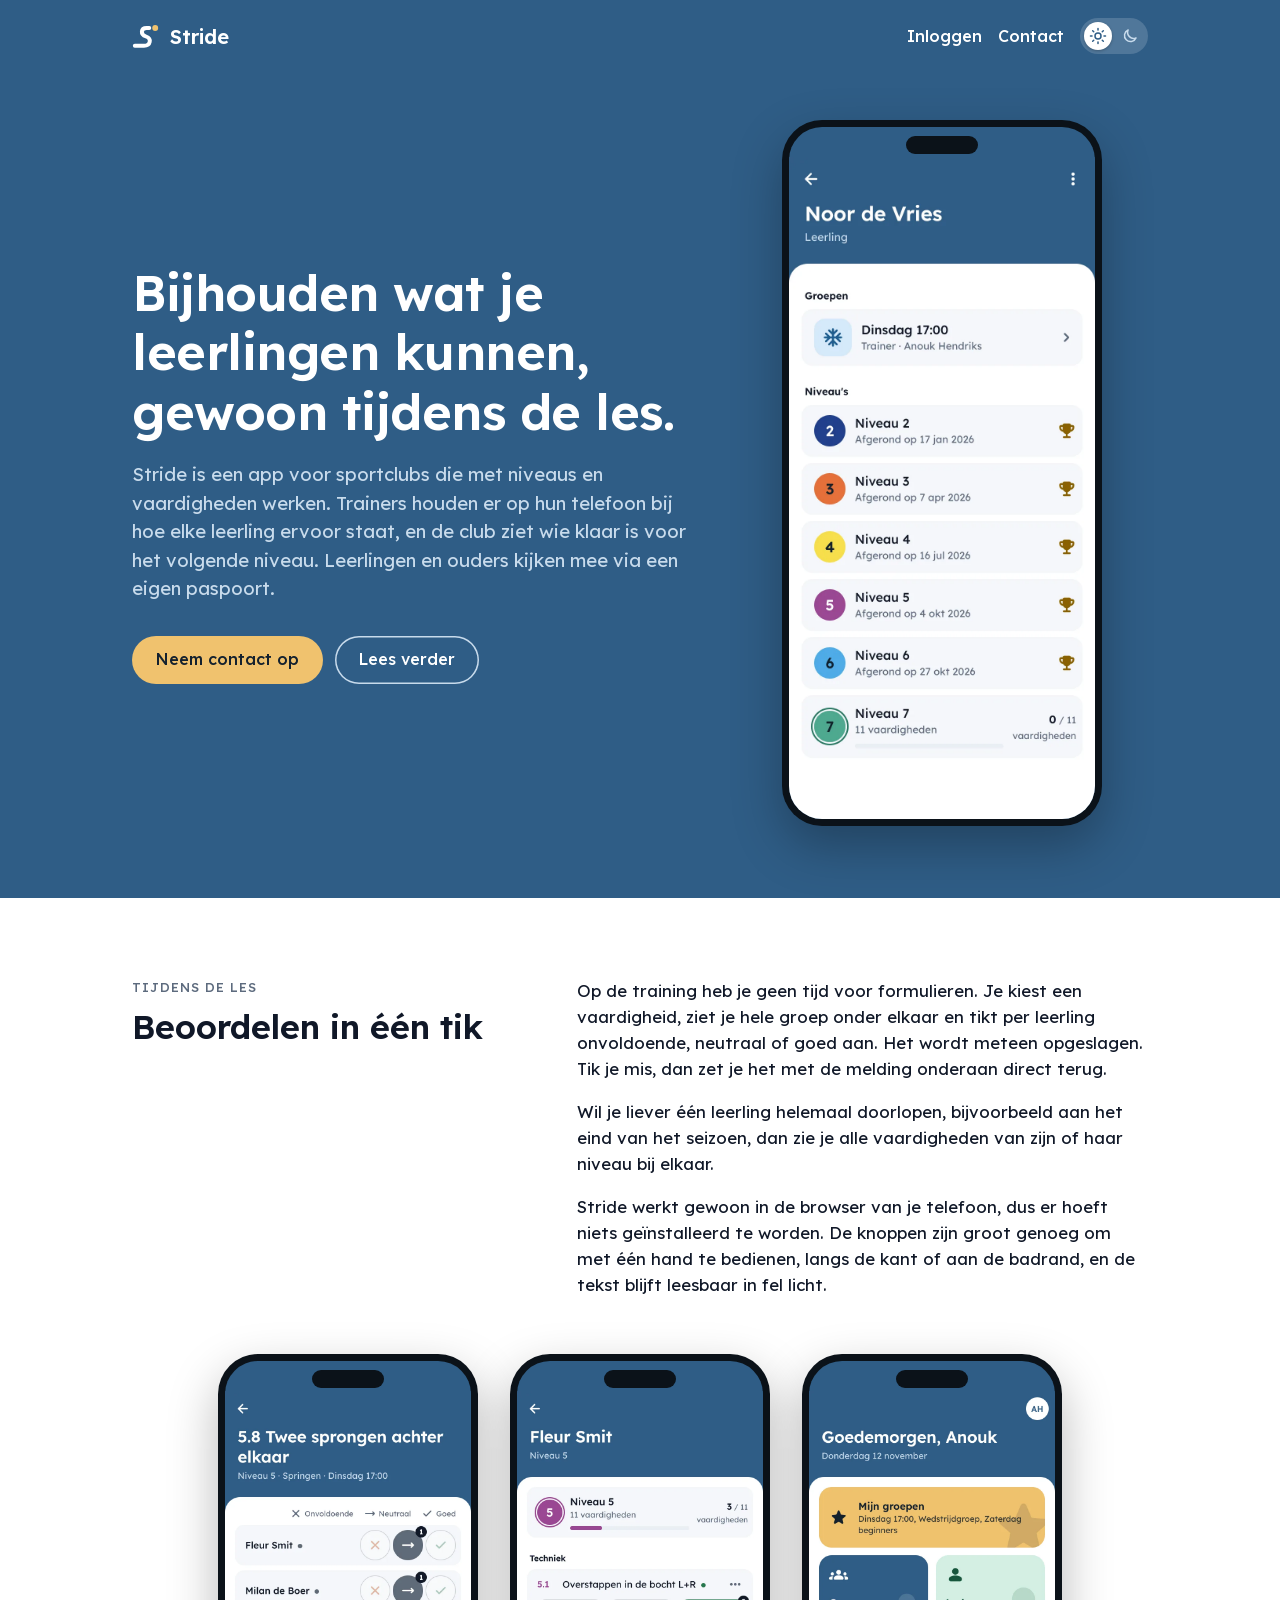
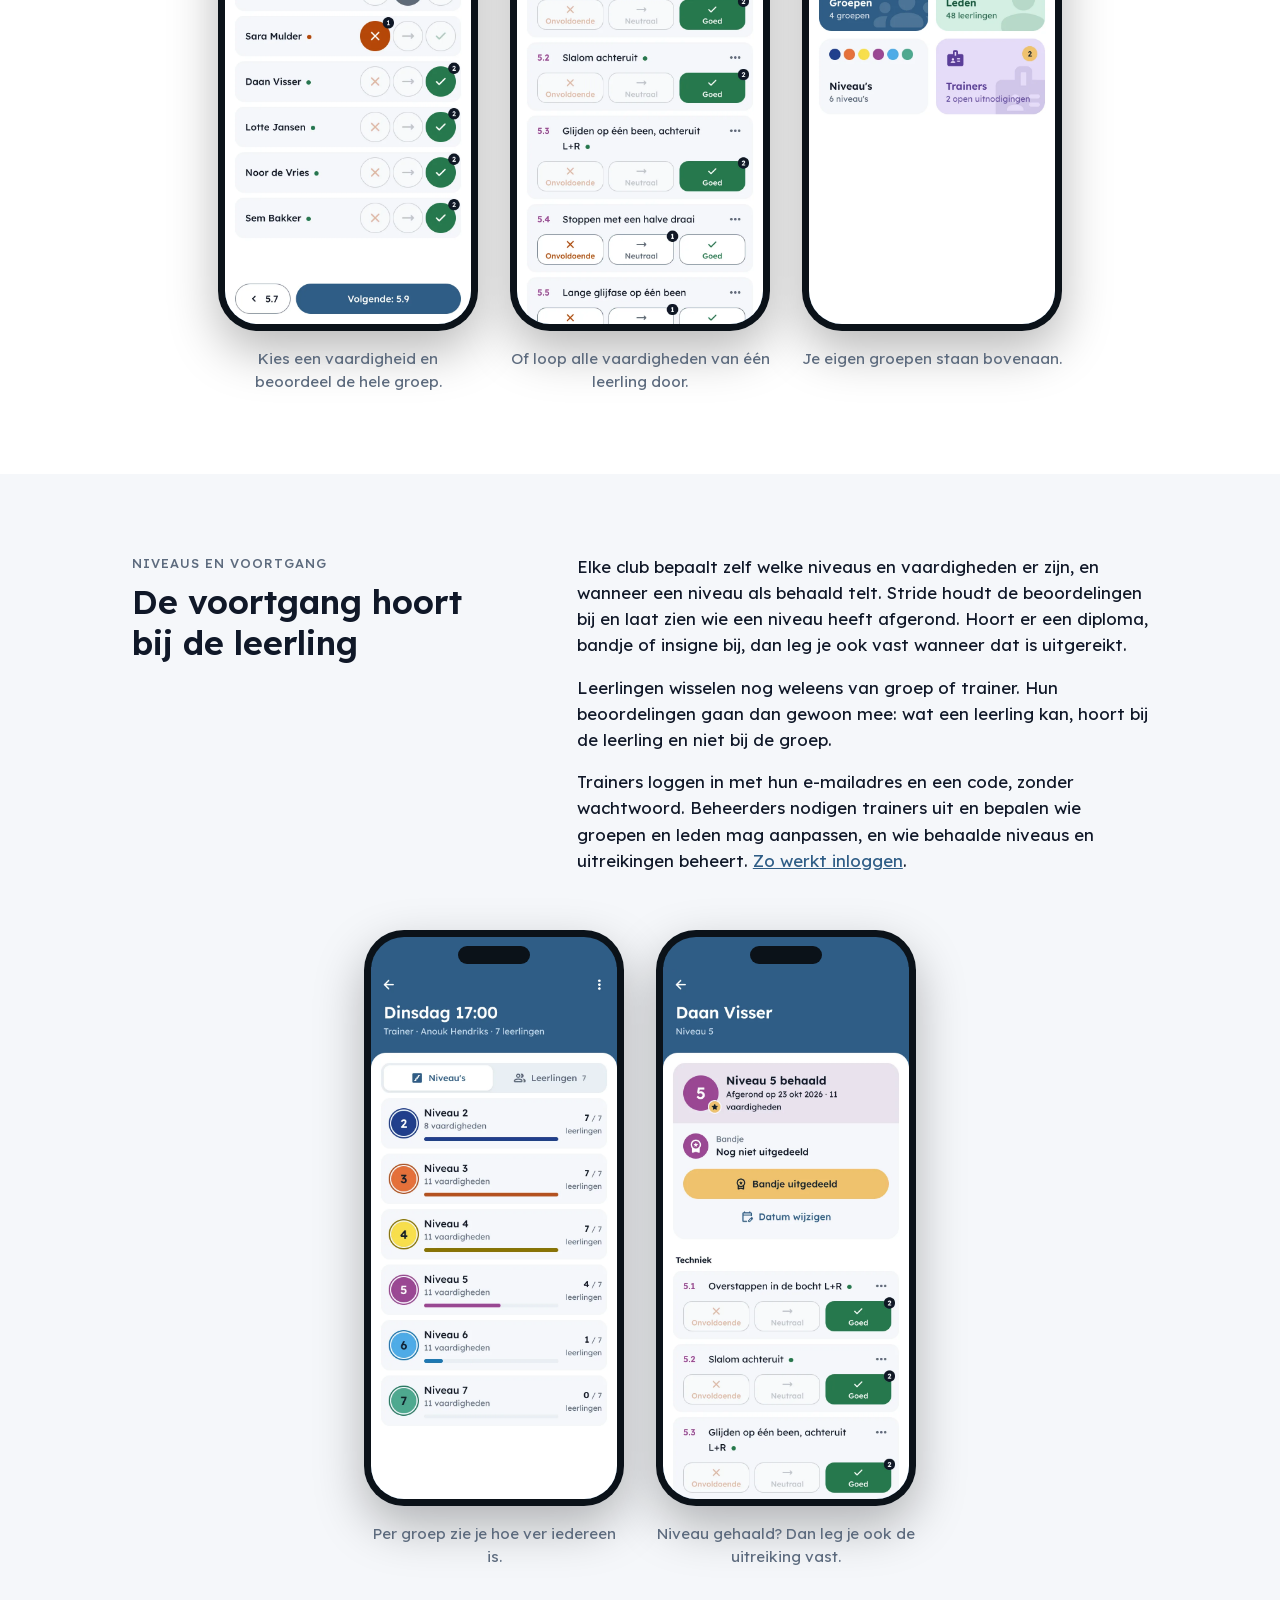
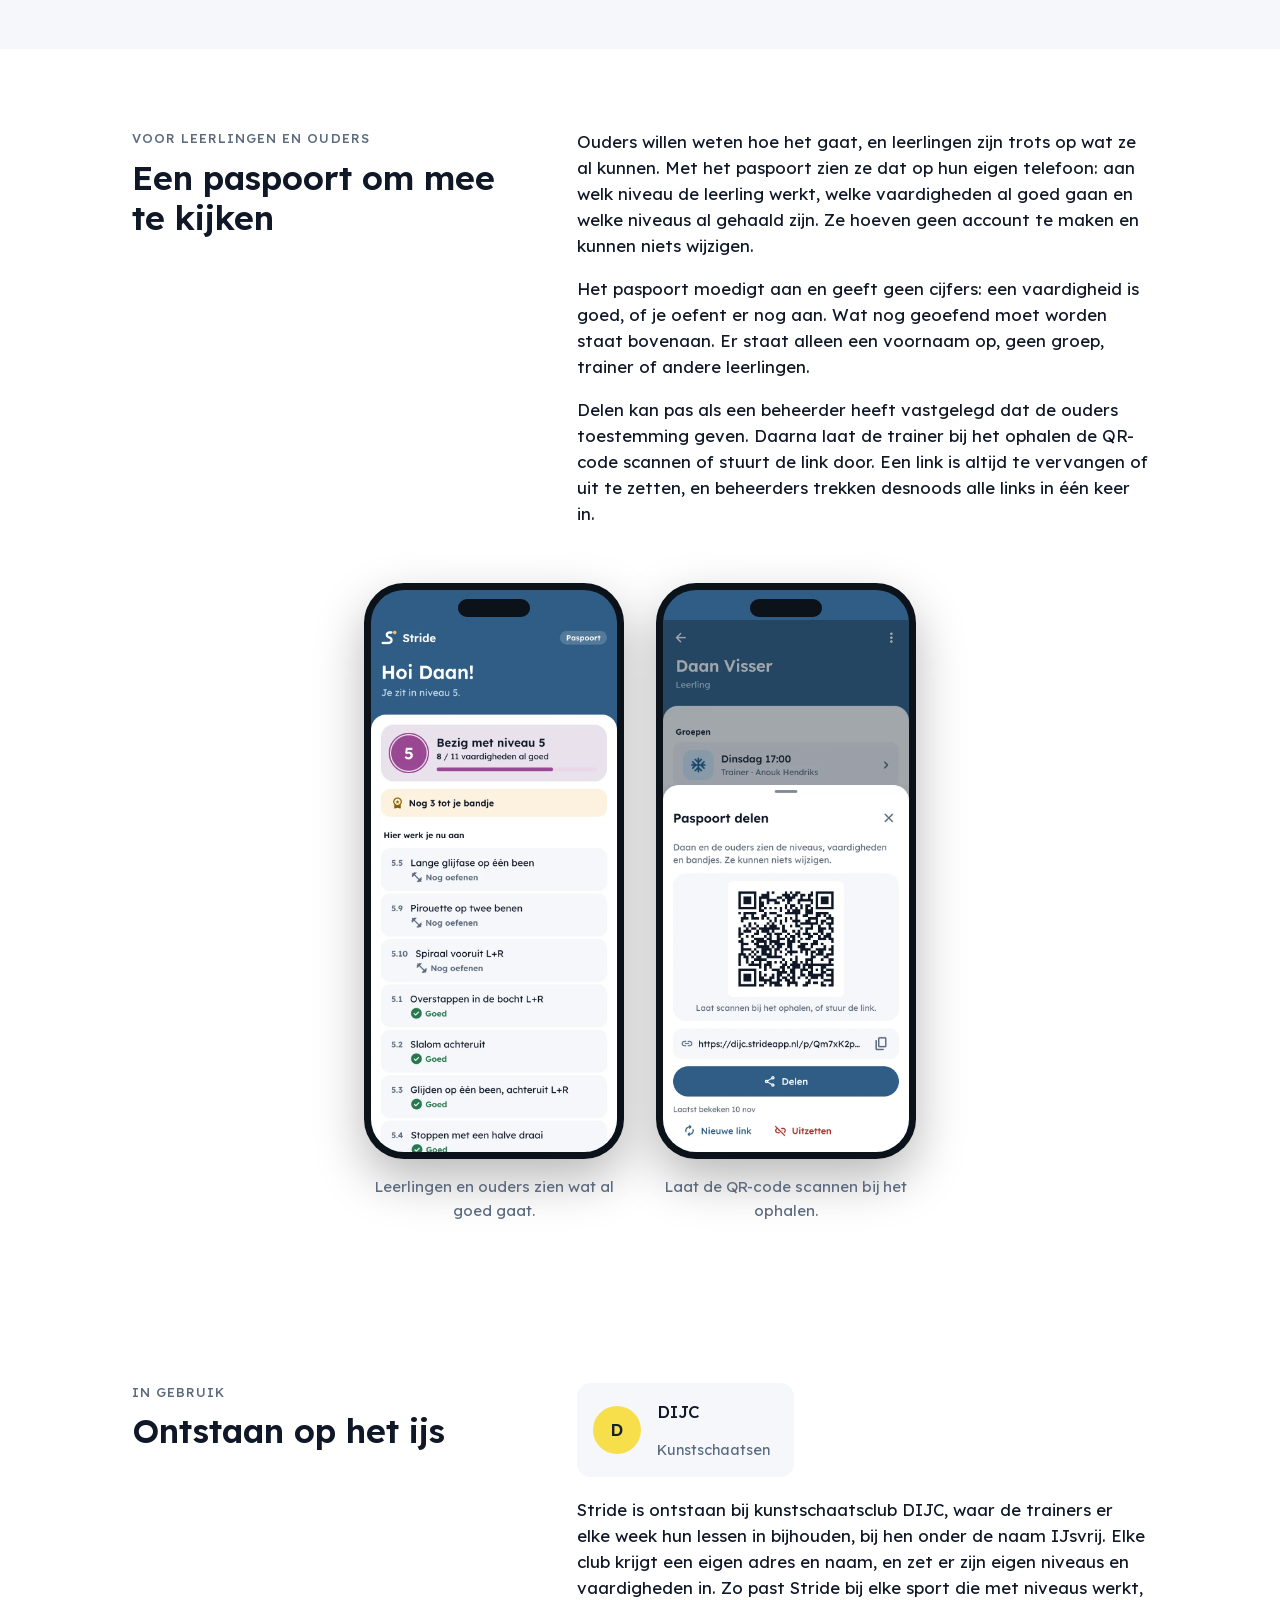
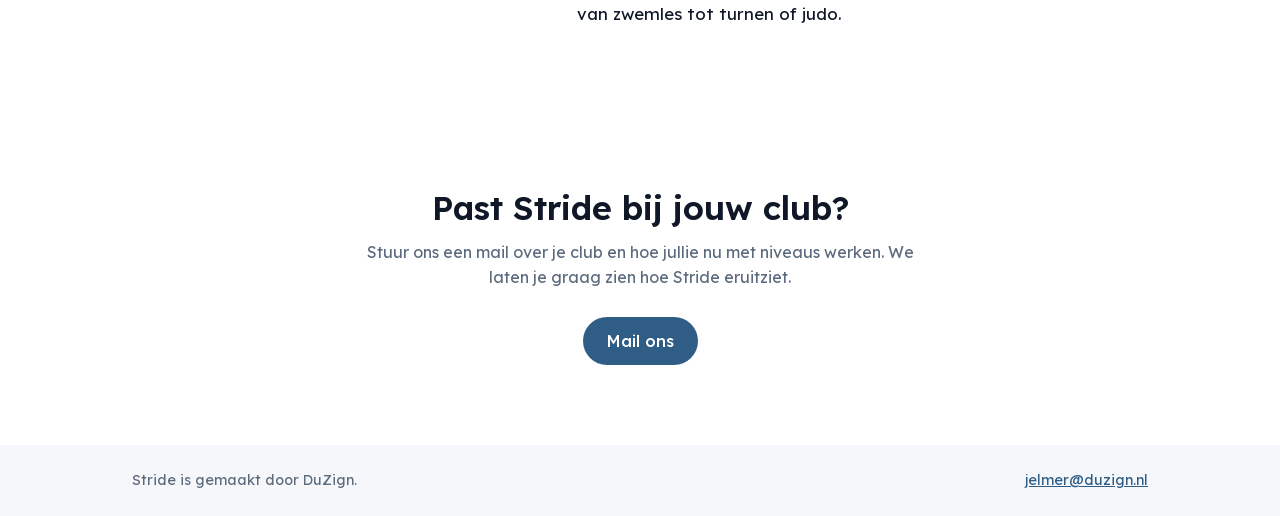
==== index.html @ 2d2ebb8d "passport (cherry picked from commit 572c40e2607b2f6e186073690c9ff51889e6fa66)" ====
<!doctype html>
<html lang="nl">
  <head>
    <meta charset="utf-8" />
    <meta name="viewport" content="width=device-width, initial-scale=1" />
    <title>Stride · Vaardigheden bijhouden voor sportclubs</title>
    <meta
      name="description"
      content="Stride is een app voor sportclubs die met niveaus en vaardigheden werken. Trainers houden er op hun telefoon bij hoe elke leerling ervoor staat, en leerlingen en ouders kijken mee via een eigen paspoort."
    />
    <meta name="theme-color" content="#2f5d86" />
    <meta property="og:title" content="Stride" />
    <meta
      property="og:description"
      content="Bijhouden wat je leerlingen kunnen, gewoon tijdens de les."
    />
    <meta property="og:type" content="website" />
    <link rel="icon" href="favicon.ico" sizes="32x32" />
    <link rel="icon" href="favicon.svg" type="image/svg+xml" />
    <link
      rel="preload"
      href="fonts/lexend-latin.woff2"
      as="font"
      type="font/woff2"
      crossorigin
    />
    <link rel="stylesheet" href="styles.css?v=5" />
    <script>
      try {
        const theme = localStorage.getItem("theme");
        if (theme === "light" || theme === "dark") {
          document.documentElement.dataset.theme = theme;
        }
      } catch {}
    </script>
  </head>
  <body>
    <header class="hero">
      <nav class="nav wrap" aria-label="Hoofdmenu">
        <a class="brand" href="./" aria-label="Stride, naar de startpagina">
          <img
            src="img/stride-mark-on-header.svg"
            alt=""
            width="28"
            height="25"
          />
          <span>Stride</span>
        </a>
        <div class="nav-actions">
          <a class="nav-link" href="inloggen/">Inloggen</a>
          <a class="nav-link" href="#contact">Contact</a>
          <button
            class="theme-switch"
            type="button"
            role="switch"
            aria-checked="false"
            aria-label="Donkere modus"
          >
            <span class="theme-switch-track" aria-hidden="true">
              <span class="theme-switch-thumb"></span>
              <svg class="icon-sun" viewBox="0 0 24 24">
                <circle cx="12" cy="12" r="4" />
                <path
                  d="M12 2v2M12 20v2M4.9 4.9l1.4 1.4M17.7 17.7l1.4 1.4M2 12h2M20 12h2M4.9 19.1l1.4-1.4M17.7 6.3l1.4-1.4"
                />
              </svg>
              <svg class="icon-moon" viewBox="0 0 24 24">
                <path d="M20 14.5A8 8 0 019.5 4a8 8 0 1010.5 10.5z" />
              </svg>
            </span>
          </button>
        </div>
      </nav>

      <div class="hero-grid wrap">
        <div class="hero-copy">
          <h1>Bijhouden wat je leerlingen kunnen, gewoon tijdens de les.</h1>
          <p class="lead">
            Stride is een app voor sportclubs die met niveaus en vaardigheden
            werken. Trainers houden er op hun telefoon bij hoe elke leerling
            ervoor staat, en de club ziet wie klaar is voor het volgende niveau.
            Leerlingen en ouders kijken mee via een eigen paspoort.
          </p>
          <div class="hero-actions">
            <a class="btn btn-hero" href="#contact">Neem contact op</a>
            <a class="btn btn-ghost" href="#meer">Lees verder</a>
          </div>
        </div>

        <figure class="phone hero-phone">
          <div class="screen">
            <img
              src="img/leerling.webp"
              data-dark="img/leerling-dark.webp"
              fetchpriority="high"
              width="390"
              height="844"
              alt="Overzicht van een leerling in Stride: niveau 2 tot en met 5 afgerond met datum en beker, niveau 6 onderweg."
            />
          </div>
        </figure>
      </div>
    </header>

    <main>
      <section id="meer" class="section wrap" aria-labelledby="lesson-title">
        <div class="split">
          <div>
            <p class="overline">Tijdens de les</p>
            <h2 id="lesson-title">Beoordelen in één tik</h2>
          </div>
          <div class="prose">
            <p>
              Op de training heb je geen tijd voor formulieren. Je kiest een
              vaardigheid, ziet je hele groep onder elkaar en tikt per leerling
              onvoldoende, neutraal of goed aan. Het wordt meteen opgeslagen.
              Tik je mis, dan zet je het met de melding onderaan direct terug.
            </p>
            <p>
              Wil je liever één leerling helemaal doorlopen, bijvoorbeeld aan
              het eind van het seizoen, dan zie je alle vaardigheden van zijn of
              haar niveau bij elkaar.
            </p>
            <p>
              Stride werkt gewoon in de browser van je telefoon, dus er hoeft
              niets geïnstalleerd te worden. De knoppen zijn groot genoeg om met
              één hand te bedienen, langs de kant of aan de badrand, en de tekst
              blijft leesbaar in fel licht.
            </p>
          </div>
        </div>
        <div class="shots">
          <figure>
            <div class="phone">
              <div class="screen">
                <img
                  src="img/groepbeoordelen.webp"
                  data-dark="img/groepbeoordelen-dark.webp"
                  width="390"
                  height="844"
                  loading="lazy"
                  alt="Groepsbeoordeling van een vaardigheid op niveau 5: per leerling knoppen voor onvoldoende, neutraal en goed."
                />
              </div>
            </div>
            <figcaption>
              Kies een vaardigheid en beoordeel de hele groep.
            </figcaption>
          </figure>
          <figure>
            <div class="phone">
              <div class="screen">
                <img
                  src="img/leerlingniveau.webp"
                  data-dark="img/leerlingniveau-dark.webp"
                  width="390"
                  height="844"
                  loading="lazy"
                  alt="Eén leerling op niveau 5: elke vaardigheid met knoppen voor onvoldoende, neutraal en goed."
                />
              </div>
            </div>
            <figcaption>
              Of loop alle vaardigheden van één leerling door.
            </figcaption>
          </figure>
          <figure>
            <div class="phone">
              <div class="screen">
                <img
                  src="img/home.webp"
                  data-dark="img/home-dark.webp"
                  width="390"
                  height="844"
                  loading="lazy"
                  alt="Startscherm van Stride met tegels voor mijn groepen, groepen, leden, niveaus en trainers."
                />
              </div>
            </div>
            <figcaption>Je eigen groepen staan bovenaan.</figcaption>
          </figure>
        </div>
      </section>

      <section class="section band" aria-labelledby="levels-title">
        <div class="wrap">
          <div class="split">
            <div>
              <p class="overline">Niveaus en voortgang</p>
              <h2 id="levels-title">De voortgang hoort bij de leerling</h2>
            </div>
            <div class="prose">
              <p>
                Elke club bepaalt zelf welke niveaus en vaardigheden er zijn, en
                wanneer een niveau als behaald telt. Stride houdt de
                beoordelingen bij en laat zien wie een niveau heeft afgerond.
                Hoort er een diploma, bandje of insigne bij, dan leg je ook vast
                wanneer dat is uitgereikt.
              </p>
              <p>
                Leerlingen wisselen nog weleens van groep of trainer. Hun
                beoordelingen gaan dan gewoon mee: wat een leerling kan, hoort
                bij de leerling en niet bij de groep.
              </p>
              <p>
                Trainers loggen in met hun e-mailadres en een code, zonder
                wachtwoord. Beheerders nodigen trainers uit en bepalen wie
                groepen en leden mag aanpassen, en wie behaalde niveaus en
                uitreikingen beheert. <a href="inloggen/">Zo werkt inloggen</a>.
              </p>
            </div>
          </div>
          <div class="shots">
            <figure>
              <div class="phone">
                <div class="screen">
                  <img
                    src="img/groep.webp"
                    data-dark="img/groep-dark.webp"
                    width="390"
                    height="844"
                    loading="lazy"
                    alt="Een groep met per niveau hoeveel leerlingen het hebben afgerond."
                  />
                </div>
              </div>
              <figcaption>Per groep zie je hoe ver iedereen is.</figcaption>
            </figure>
            <figure>
              <div class="phone">
                <div class="screen">
                  <img
                    src="img/bandje.webp"
                    data-dark="img/bandje-dark.webp"
                    width="390"
                    height="844"
                    loading="lazy"
                    alt="Een behaald niveau 5 met een knop om de uitreiking vast te leggen; deze club werkt met bandjes."
                  />
                </div>
              </div>
              <figcaption>
                Niveau gehaald? Dan leg je ook de uitreiking vast.
              </figcaption>
            </figure>
          </div>
        </div>
      </section>

      <section
        id="paspoort"
        class="section wrap"
        aria-labelledby="passport-title"
      >
        <div class="split">
          <div>
            <p class="overline">Voor leerlingen en ouders</p>
            <h2 id="passport-title">Een paspoort om mee te kijken</h2>
          </div>
          <div class="prose">
            <p>
              Ouders willen weten hoe het gaat, en leerlingen zijn trots op wat
              ze al kunnen. Met het paspoort zien ze dat op hun eigen telefoon:
              aan welk niveau de leerling werkt, welke vaardigheden al goed gaan
              en welke niveaus al gehaald zijn. Ze hoeven geen account te maken
              en kunnen niets wijzigen.
            </p>
            <p>
              Het paspoort moedigt aan en geeft geen cijfers: een vaardigheid is
              goed, of je oefent er nog aan. Wat nog geoefend moet worden staat
              bovenaan. Er staat alleen een voornaam op, geen groep, trainer of
              andere leerlingen.
            </p>
            <p>
              Delen kan pas als een beheerder heeft vastgelegd dat de ouders
              toestemming geven. Daarna laat de trainer bij het ophalen de
              QR-code scannen of stuurt de link door. Een link is altijd te
              vervangen of uit te zetten, en beheerders trekken desnoods alle
              links in één keer in.
            </p>
          </div>
        </div>
        <div class="shots">
          <figure>
            <div class="phone">
              <div class="screen">
                <img
                  src="img/paspoort.webp"
                  data-dark="img/paspoort-dark.webp"
                  width="390"
                  height="844"
                  loading="lazy"
                  alt="Het paspoort van een leerling op niveau 5: 8 van de 11 vaardigheden al goed, met de drie vaardigheden om nog te oefenen bovenaan."
                />
              </div>
            </div>
            <figcaption>Leerlingen en ouders zien wat al goed gaat.</figcaption>
          </figure>
          <figure>
            <div class="phone">
              <div class="screen">
                <img
                  src="img/paspoortdelen.webp"
                  data-dark="img/paspoortdelen-dark.webp"
                  width="390"
                  height="844"
                  loading="lazy"
                  alt="Het deelscherm van een leerling met een QR-code en de link naar het paspoort."
                />
              </div>
            </div>
            <figcaption>Laat de QR-code scannen bij het ophalen.</figcaption>
          </figure>
        </div>
      </section>

      <section class="section wrap split" aria-labelledby="clubs-title">
        <div>
          <p class="overline">In gebruik</p>
          <h2 id="clubs-title">Ontstaan op het ijs</h2>
        </div>
        <div class="prose">
          <div class="club">
            <span class="club-badge" aria-hidden="true">D</span>
            <div>
              <p class="club-name">DIJC</p>
              <p class="club-kind">Kunstschaatsen</p>
            </div>
          </div>
          <p>
            Stride is ontstaan bij kunstschaatsclub DIJC, waar de trainers er
            elke week hun lessen in bijhouden, bij hen onder de naam IJsvrij.
            Elke club krijgt een eigen adres en naam, en zet er zijn eigen
            niveaus en vaardigheden in. Zo past Stride bij elke sport die met
            niveaus werkt, van zwemles tot turnen of judo.
          </p>
        </div>
      </section>

      <section
        id="contact"
        class="section wrap cta"
        aria-labelledby="contact-title"
      >
        <h2 id="contact-title">Past Stride bij jouw club?</h2>
        <p>
          Stuur ons een mail over je club en hoe jullie nu met niveaus werken.
          We laten je graag zien hoe Stride eruitziet.
        </p>
        <a
          class="btn btn-primary"
          href="mailto:jelmer@duzign.nl?subject=Stride%20voor%20onze%20club"
          >Mail ons</a
        >
      </section>
    </main>

    <footer class="footer">
      <div class="wrap footer-inner">
        <span>Stride is gemaakt door DuZign.</span>
        <a href="mailto:jelmer@duzign.nl">jelmer@duzign.nl</a>
      </div>
    </footer>
    <script>
      (() => {
        const root = document.documentElement;
        const button = document.querySelector(".theme-switch");
        const systemDark = matchMedia("(prefers-color-scheme: dark)");
        const isDark = () =>
          root.dataset.theme
            ? root.dataset.theme === "dark"
            : systemDark.matches;

        function render() {
          const dark = isDark();
          button.setAttribute("aria-checked", String(dark));
          document.querySelectorAll("img[data-dark]").forEach((img) => {
            img.dataset.light ??= img.getAttribute("src");
            img.src = dark ? img.dataset.dark : img.dataset.light;
          });
        }

        button.addEventListener("click", () => {
          root.dataset.theme = isDark() ? "light" : "dark";
          try {
            localStorage.setItem("theme", root.dataset.theme);
          } catch {}
          render();
        });
        systemDark.addEventListener("change", render);
        render();
      })();
    </script>
  </body>
</html>
---- styles.css ----
/* Colours, radii and type follow the Stride design system (tokens.json in the app repo). */

@font-face {
  font-family: "Lexend";
  font-style: normal;
  font-weight: 400 600;
  font-display: swap;
  src: url("fonts/lexend-latin.woff2") format("woff2");
}

:root {
  color-scheme: light dark;
  --surface: #ffffff;
  --surface-raised: #f5f7fa;
  --header: #2f5d86;
  --on-header: #ffffff;
  --on-header-muted: #c8dbec;
  --ink: #101828;
  --ink-muted: #5d6b7e;
  --line-strong: #7d8a98;
  --primary: #2f5d86;
  --on-primary: #ffffff;
  --primary-strong: #234766;
  --primary-soft: #e4edf6;
  --accent: #f0c26e;
  --on-accent: #14212e;
  --accent-strong: #8a6100;
  --status-failed: #b54708;
  --status-neutral: #5f6b78;
  --status-passed: #26794c;
  --on-status: #ffffff;
  --focus: #2f5d86;
  --inverse-surface: #101828;
  --on-inverse: #f5f7fa;
  --inverse-action: #a9c6df;
  --level-3: #e4703a;
  --level-4: #f7df4c;
  --level-5: #9a4893;
  --level-7: #4ea88f;
  --on-level-dark: #14212e;
  --phone-ring: transparent;
  --radius-sm: 8px;
  --radius-md: 14px;
  --radius-lg: 20px;
  --radius-xl: 24px;
  --content: 1080px;
}

@media (prefers-color-scheme: dark) {
  :root:not([data-theme="light"]) {
    --surface: #0e151d;
    --surface-raised: #17212c;
    --header: #1b3550;
    --phone-ring: rgb(255 255 255 / 0.14);
    --on-header-muted: #b9cde0;
    --ink: #eef2f6;
    --ink-muted: #a3b1c0;
    --line-strong: #6b7b8b;
    --primary: #8fb6da;
    --on-primary: #0e151d;
    --primary-strong: #b5cfe8;
    --primary-soft: #1e3247;
    --accent-strong: #f0c26e;
    --status-failed: #f79a6a;
    --status-neutral: #8e9aa7;
    --status-passed: #6fcf97;
    --on-status: #0f1720;
    --focus: #b5cfe8;
    --inverse-surface: #eef2f6;
    --on-inverse: #17212c;
    --inverse-action: #2f4a61;
    --level-5: #b25dab;
  }
}

:root[data-theme="dark"] {
  --surface: #0e151d;
  --surface-raised: #17212c;
  --header: #1b3550;
  --phone-ring: rgb(255 255 255 / 0.14);
  --on-header-muted: #b9cde0;
  --ink: #eef2f6;
  --ink-muted: #a3b1c0;
  --line-strong: #6b7b8b;
  --primary: #8fb6da;
  --on-primary: #0e151d;
  --primary-strong: #b5cfe8;
  --primary-soft: #1e3247;
  --accent-strong: #f0c26e;
  --status-failed: #f79a6a;
  --status-neutral: #8e9aa7;
  --status-passed: #6fcf97;
  --on-status: #0f1720;
  --focus: #b5cfe8;
  --inverse-surface: #eef2f6;
  --on-inverse: #17212c;
  --inverse-action: #2f4a61;
  --level-5: #b25dab;
  color-scheme: dark;
}

:root[data-theme="light"] {
  color-scheme: light;
}

*,
*::before,
*::after {
  box-sizing: border-box;
}

html {
  scroll-behavior: smooth;
}

body {
  margin: 0;
  font-family: "Lexend", system-ui, sans-serif;
  font-weight: 400;
  font-size: 16px;
  line-height: 1.55;
  color: var(--ink);
  background: var(--surface);
  -webkit-font-smoothing: antialiased;
}

h1,
h2,
h3 {
  margin: 0;
  line-height: 1.2;
}

h1 {
  font-size: clamp(2rem, 5vw, 3.1rem);
  font-weight: 600;
  letter-spacing: -0.01em;
}

h2 {
  font-size: clamp(1.5rem, 3.4vw, 2.1rem);
  font-weight: 600;
  margin-bottom: 28px;
}

h3 {
  font-size: 1.1rem;
  font-weight: 500;
  margin-bottom: 6px;
}

p {
  margin: 0;
}

a {
  color: var(--primary);
}

a:focus-visible,
.btn:focus-visible {
  outline: 2px solid var(--focus);
  outline-offset: 2px;
}

.wrap {
  width: 100%;
  max-width: var(--content);
  margin: 0 auto;
  padding: 0 16px;
}

@media (min-width: 640px) {
  .wrap {
    padding: 0 32px;
  }
}

.overline {
  font-size: 0.8rem;
  font-weight: 500;
  letter-spacing: 0.08em;
  text-transform: uppercase;
  color: var(--ink-muted);
  margin-bottom: 8px;
}

.muted {
  color: var(--ink-muted);
}

/* Buttons */

.btn {
  display: inline-flex;
  align-items: center;
  justify-content: center;
  min-height: 48px;
  padding: 0 24px;
  border-radius: 999px;
  font: inherit;
  font-weight: 500;
  text-decoration: none;
  transition:
    background-color 120ms,
    transform 120ms;
}

.btn:active {
  transform: scale(0.98);
}

.btn-hero {
  background: var(--accent);
  color: var(--on-accent);
}

.btn-ghost {
  color: var(--on-header);
  box-shadow: inset 0 0 0 1.5px var(--on-header-muted);
}

.btn-ghost:hover {
  background: rgb(255 255 255 / 0.08);
}

.btn-primary {
  background: var(--primary);
  color: var(--on-primary);
}

.btn-primary:hover {
  background: var(--primary-strong);
}

/* Hero */

.hero {
  background: var(--header);
  color: var(--on-header);
  padding-bottom: 72px;
}

.nav {
  display: flex;
  align-items: center;
  justify-content: space-between;
  min-height: 72px;
}

.brand {
  display: inline-flex;
  align-items: center;
  gap: 10px;
  color: var(--on-header);
  text-decoration: none;
  font-weight: 600;
  font-size: 1.25rem;
}

.nav-link {
  color: var(--on-header);
  text-decoration: none;
  font-weight: 500;
  min-height: 48px;
  display: inline-flex;
  align-items: center;
}

.nav-link:hover {
  text-decoration: underline;
}

.nav-actions {
  display: flex;
  align-items: center;
  gap: 16px;
}

/* Theme switch: a pill with a sliding thumb under the active icon (sun = light, moon = dark). */
.theme-switch {
  display: inline-grid;
  place-items: center;
  min-width: 48px;
  min-height: 48px;
  padding: 0;
  border: 0;
  background: transparent;
  cursor: pointer;
}

.theme-switch:focus-visible {
  outline: none;
}

.theme-switch-track {
  position: relative;
  display: flex;
  align-items: center;
  justify-content: space-between;
  width: 68px;
  height: 36px;
  padding: 0 9px;
  border-radius: 999px;
  background: rgb(255 255 255 / 0.16);
  transition: background-color 120ms;
}

.theme-switch:hover .theme-switch-track {
  background: rgb(255 255 255 / 0.24);
}

.theme-switch:focus-visible .theme-switch-track {
  outline: 2px solid var(--on-header);
  outline-offset: 2px;
}

.theme-switch-thumb {
  position: absolute;
  top: 4px;
  left: 4px;
  width: 28px;
  height: 28px;
  border-radius: 999px;
  background: var(--on-header);
  box-shadow: 0 1px 3px rgb(0 0 0 / 0.25);
  transition: transform 160ms ease;
}

.theme-switch[aria-checked="true"] .theme-switch-thumb {
  transform: translateX(32px);
}

.theme-switch-track svg {
  position: relative;
  width: 18px;
  height: 18px;
  fill: none;
  stroke: var(--on-header-muted);
  stroke-width: 2;
  stroke-linecap: round;
  stroke-linejoin: round;
  transition: stroke 160ms;
}

.theme-switch[aria-checked="false"] .icon-sun,
.theme-switch[aria-checked="true"] .icon-moon {
  stroke: var(--header);
}

.hero-grid {
  display: grid;
  gap: 48px;
  padding-top: 32px;
  align-items: center;
}

@media (min-width: 880px) {
  .hero-grid {
    grid-template-columns: 1.15fr 0.85fr;
    padding-top: 48px;
  }
}

.lead {
  margin-top: 20px;
  font-size: 1.15rem;
  color: var(--on-header-muted);
  max-width: 36em;
}

.hero-actions {
  display: flex;
  flex-wrap: wrap;
  gap: 12px;
  margin-top: 32px;
}

/* Screenshots of the app in a phone frame */

.phone {
  margin: 0;
  border-radius: 40px;
  padding: 7px;
  background: #0b1219;
  box-shadow:
    0 0 0 1px var(--phone-ring),
    0 20px 50px rgb(0 0 0 / 0.28);
}

/* The status bar takes the app header colour, so every screenshot (which starts with the header) runs on seamlessly. */
.screen {
  position: relative;
  overflow: hidden;
  border-radius: 33px;
  padding-top: 30px;
  background: var(--header);
}

.screen::before {
  content: "";
  position: absolute;
  top: 9px;
  left: 50%;
  width: 72px;
  height: 18px;
  border-radius: 999px;
  background: #0b1219;
  transform: translateX(-50%);
}

.screen img {
  display: block;
  width: 100%;
  height: auto;
}

.hero-phone {
  width: 100%;
  max-width: 320px;
  margin: 0 auto;
}

.shots {
  display: grid;
  grid-template-columns: repeat(auto-fit, minmax(220px, 260px));
  justify-content: center;
  gap: 40px 32px;
  margin-top: 56px;
}

.shots figure {
  margin: 0;
}

@media (max-width: 639px) {
  .shots {
    grid-template-columns: none;
    grid-auto-flow: column;
    grid-auto-columns: 72%;
    justify-content: start;
    overflow-x: auto;
    scroll-snap-type: x mandatory;
    margin-inline: -16px;
    padding: 0 16px 24px;
    scroll-padding-inline: 16px;
  }

  .shots figure {
    scroll-snap-align: start;
  }
}

.shots figcaption {
  margin-top: 16px;
  text-align: center;
  color: var(--ink-muted);
  font-size: 0.95rem;
}

/* Sections */

.section {
  padding-top: 80px;
  padding-bottom: 80px;
}

.band {
  background: var(--surface-raised);
}

.split {
  display: grid;
  gap: 16px 64px;
}

@media (min-width: 880px) {
  .split {
    grid-template-columns: 0.8fr 1.2fr;
  }
}

.split h2 {
  margin-bottom: 0;
}

.prose {
  max-width: 38em;
  font-size: 1.05rem;
}

.prose p + p {
  margin-top: 1em;
}

.club {
  display: inline-flex;
  align-items: center;
  gap: 16px;
  padding: 16px 24px 16px 16px;
  margin-bottom: 20px;
  background: var(--surface-raised);
  border-radius: var(--radius-md);
}

.club-badge {
  display: grid;
  place-items: center;
  width: 48px;
  height: 48px;
  border-radius: 999px;
  background: var(--level-4);
  color: var(--on-level-dark);
  font-weight: 600;
}

.club-name {
  font-weight: 500;
}

.club-kind {
  color: var(--ink-muted);
  font-size: 0.9rem;
}

.cta {
  text-align: center;
  max-width: 640px;
}

.cta h2 {
  margin-bottom: 12px;
}

.cta p {
  color: var(--ink-muted);
  margin-bottom: 28px;
}

.footer {
  background: var(--surface-raised);
  color: var(--ink-muted);
  font-size: 0.9rem;
}

.footer-inner {
  display: flex;
  flex-wrap: wrap;
  justify-content: space-between;
  gap: 8px;
  padding-top: 24px;
  padding-bottom: 24px;
}

@media (prefers-reduced-motion: reduce) {
  html {
    scroll-behavior: auto;
  }

  .btn,
  .theme-switch-thumb,
  .theme-switch-track svg {
    transition: none;
  }
}

/* Login help page (inloggen/): steps with sketches of the screens a trainer sees. */

:root {
  --surface-sunken: #e9eef4;
  --line: #e3e8ee;
  --tile: #d5e9f9;
  --on-tile: #1f5f93;
}

@media (prefers-color-scheme: dark) {
  :root:not([data-theme="light"]) {
    --surface-sunken: #0a1016;
    --line: #273443;
    --tile: #2b4862;
    --on-tile: #d5e9f9;
  }
}

:root[data-theme="dark"] {
  --surface-sunken: #0a1016;
  --line: #273443;
  --tile: #2b4862;
  --on-tile: #d5e9f9;
}

.help-hero {
  padding-top: 32px;
  max-width: var(--content);
}

.help-hero .lead {
  max-width: 34em;
}

.help-hero-overline {
  color: var(--on-header-muted);
}

.facts {
  display: grid;
  grid-template-columns: repeat(auto-fit, minmax(240px, 1fr));
  gap: 16px;
  margin-top: 28px;
}

.facts .fact {
  background: var(--surface-raised);
  border-radius: var(--radius-lg);
  padding: 20px;
}

.band .facts .fact,
.band .faq-item,
.band .step {
  background: var(--surface);
}

.steps {
  list-style: none;
  margin: 0;
  padding: 0;
  display: grid;
  gap: 20px;
}

.step {
  display: grid;
  grid-template-columns: 1fr 220px;
  gap: 32px;
  align-items: center;
  padding: 24px;
  border-radius: var(--radius-lg);
}

.step-text {
  display: grid;
  gap: 10px;
  min-width: 0;
  max-width: 34em;
}

.step-text h3 {
  margin: 4px 0 0;
}

.step-num {
  display: grid;
  place-items: center;
  width: 40px;
  height: 40px;
  border-radius: 999px;
  background: var(--primary);
  color: var(--on-primary);
  font-weight: 600;
  font-variant-numeric: tabular-nums;
}

.step-tip {
  color: var(--ink-muted);
  font-size: 0.95rem;
  padding-left: 12px;
  border-left: 3px solid var(--accent);
}

@media (max-width: 639px) {
  .step {
    grid-template-columns: 1fr;
    padding: 20px;
  }

  .mock-phone {
    justify-self: center;
  }
}

/* Screen sketches inside the site's phone frame */

.mock-phone {
  width: 220px;
  max-width: 100%;
}

.mock {
  aspect-ratio: 390 / 720;
  display: flex;
  flex-direction: column;
  font-size: 12px;
  line-height: 1.4;
  color: var(--ink);
  background: var(--surface);
}

.mock .muted {
  color: var(--ink-muted);
}

.mock-tap {
  outline: 3px solid var(--accent);
  outline-offset: 3px;
}

.mock-avatar {
  display: grid;
  place-items: center;
  flex: none;
  width: 26px;
  height: 26px;
  border-radius: 999px;
  background: var(--tile);
  color: var(--on-tile);
  font-size: 10px;
  font-weight: 600;
}

.mock-btn {
  display: block;
  border-radius: 999px;
  padding: 9px;
  text-align: center;
  font-weight: 500;
}

.mock-btn-gold {
  background: var(--accent);
  color: var(--on-accent);
}

.mock-btn-primary {
  background: var(--primary);
  color: var(--on-primary);
}

.mock-chat-top {
  display: flex;
  align-items: center;
  gap: 8px;
  padding: 10px 12px;
  font-weight: 500;
  background: var(--surface-raised);
  border-bottom: 1px solid var(--line);
}

.mock-chat-body {
  flex: 1;
  padding: 12px;
  background: var(--surface-sunken);
}

.mock-bubble {
  max-width: 92%;
  padding: 9px 10px;
  border-radius: 12px 12px 12px 4px;
  background: var(--surface);
}

.mock-link {
  color: var(--primary);
  text-decoration: underline;
  word-break: break-all;
}

.mock-login {
  justify-content: center;
  gap: 10px;
  padding: 14px;
  background: var(--surface-sunken);
}

.mock-login-card {
  display: grid;
  justify-items: center;
  gap: 6px;
  padding: 18px 12px;
  border-radius: var(--radius-lg);
  background: var(--surface);
  text-align: center;
}

.mock-login-card strong {
  font-size: 16px;
  font-weight: 600;
}

.mock-login-card .mock-btn {
  width: 100%;
  margin-top: 8px;
}

.mock-club {
  display: grid;
  place-items: center;
  width: 48px;
  height: 48px;
  border-radius: var(--radius-md);
  background: var(--tile);
  color: var(--on-tile);
  font-size: 20px;
  font-weight: 600;
}

.mock-foot {
  text-align: center;
  font-size: 10px;
  color: var(--ink-muted);
}

/* The sign-in page itself is always light on Stride blue, in both themes. */
.mock-signin {
  justify-content: center;
  padding: 14px 10px;
  background: #2f5d86;
}

.mock-signin-card {
  display: grid;
  gap: 8px;
  padding: 14px 12px;
  border-radius: 6px;
  background: #ffffff;
  color: #101828;
}

.mock-signin-logo {
  display: inline-flex;
  align-items: center;
  gap: 6px;
  font-weight: 600;
  font-size: 14px;
  color: #2f5d86;
}

.mock-input {
  padding: 4px 0;
  border-bottom: 1.5px solid #5d6b7e;
}

.mock-small {
  font-size: 10px;
  color: #5d6b7e;
}

.mock-input-empty {
  color: #8a96a6;
}

.mock-signin-link {
  color: #2f5d86;
  text-decoration: underline;
}

.mock-signin-btn {
  justify-self: end;
  padding: 5px 14px;
  background: #2f5d86;
  color: #ffffff;
  font-weight: 500;
}

.mock-mail {
  gap: 8px;
  padding: 12px;
}

.mock-mail-from {
  display: flex;
  align-items: center;
  gap: 8px;
  padding-bottom: 8px;
  border-bottom: 1px solid var(--line);
}

.mock-code {
  margin: 4px 0;
  padding: 10px 0;
  border-radius: var(--radius-md);
  background: var(--surface-raised);
  text-align: center;
  font-size: 22px;
  font-weight: 600;
  letter-spacing: 0.12em;
  font-variant-numeric: tabular-nums;
}

.mock-app {
  background: var(--header);
}

.mock-app-head {
  display: grid;
  padding: 10px 12px 22px;
  color: var(--on-header);
}

.mock-app-head strong {
  font-size: 15px;
  font-weight: 600;
}

.mock-app-head span {
  color: var(--on-header-muted);
}

.mock-app-sheet {
  flex: 1;
  display: flex;
  flex-direction: column;
  gap: 8px;
  margin-top: -10px;
  padding: 12px;
  border-radius: 14px 14px 0 0;
  background: var(--surface);
}

.mock-notice {
  padding: 10px;
  border-radius: 10px;
  background: var(--surface-raised);
}

.mock-app-sheet .mock-btn {
  margin-top: auto;
}

.mock-ghost {
  padding: 4px;
  text-align: center;
  font-weight: 500;
  color: var(--primary);
}

.faq {
  display: grid;
  grid-template-columns: repeat(auto-fit, minmax(300px, 1fr));
  gap: 16px;
}

@media (max-width: 400px) {
  .faq {
    grid-template-columns: 1fr;
  }
}

.faq-item {
  padding: 20px;
  border-radius: var(--radius-lg);
}

.admin-note {
  padding-left: 20px;
  border-left: 4px solid var(--accent);
}

.admin-note h2 {
  margin-bottom: 12px;
}

.help-foot {
  margin-top: 40px;
  font-size: 0.9rem;
}

/* Admin help page (inloggen/beheerders/): list, form and link sketches. */

.mock {
  overflow: hidden;
}

.mock-overline {
  font-size: 10px;
  font-weight: 500;
  letter-spacing: 0.08em;
  text-transform: uppercase;
  color: var(--ink-muted);
}

.mock-row {
  display: flex;
  align-items: center;
  gap: 8px;
  padding: 7px 8px;
  border-radius: 10px;
  background: var(--surface-raised);
  line-height: 1.3;
}

.mock-choice {
  display: grid;
  padding: 7px 10px;
  border-radius: 10px;
  background: var(--surface-raised);
  line-height: 1.3;
}

.mock-choice.is-on {
  box-shadow: inset 0 0 0 2px var(--primary);
}

.mock-select {
  padding: 7px 10px;
  border-radius: 8px;
  box-shadow: inset 0 0 0 1.5px var(--line-strong);
  overflow-wrap: anywhere;
}

.mock-btn-outline {
  color: var(--primary);
  box-shadow: inset 0 0 0 1.5px var(--line-strong);
}

.step-text-only {
  grid-template-columns: 1fr;
}
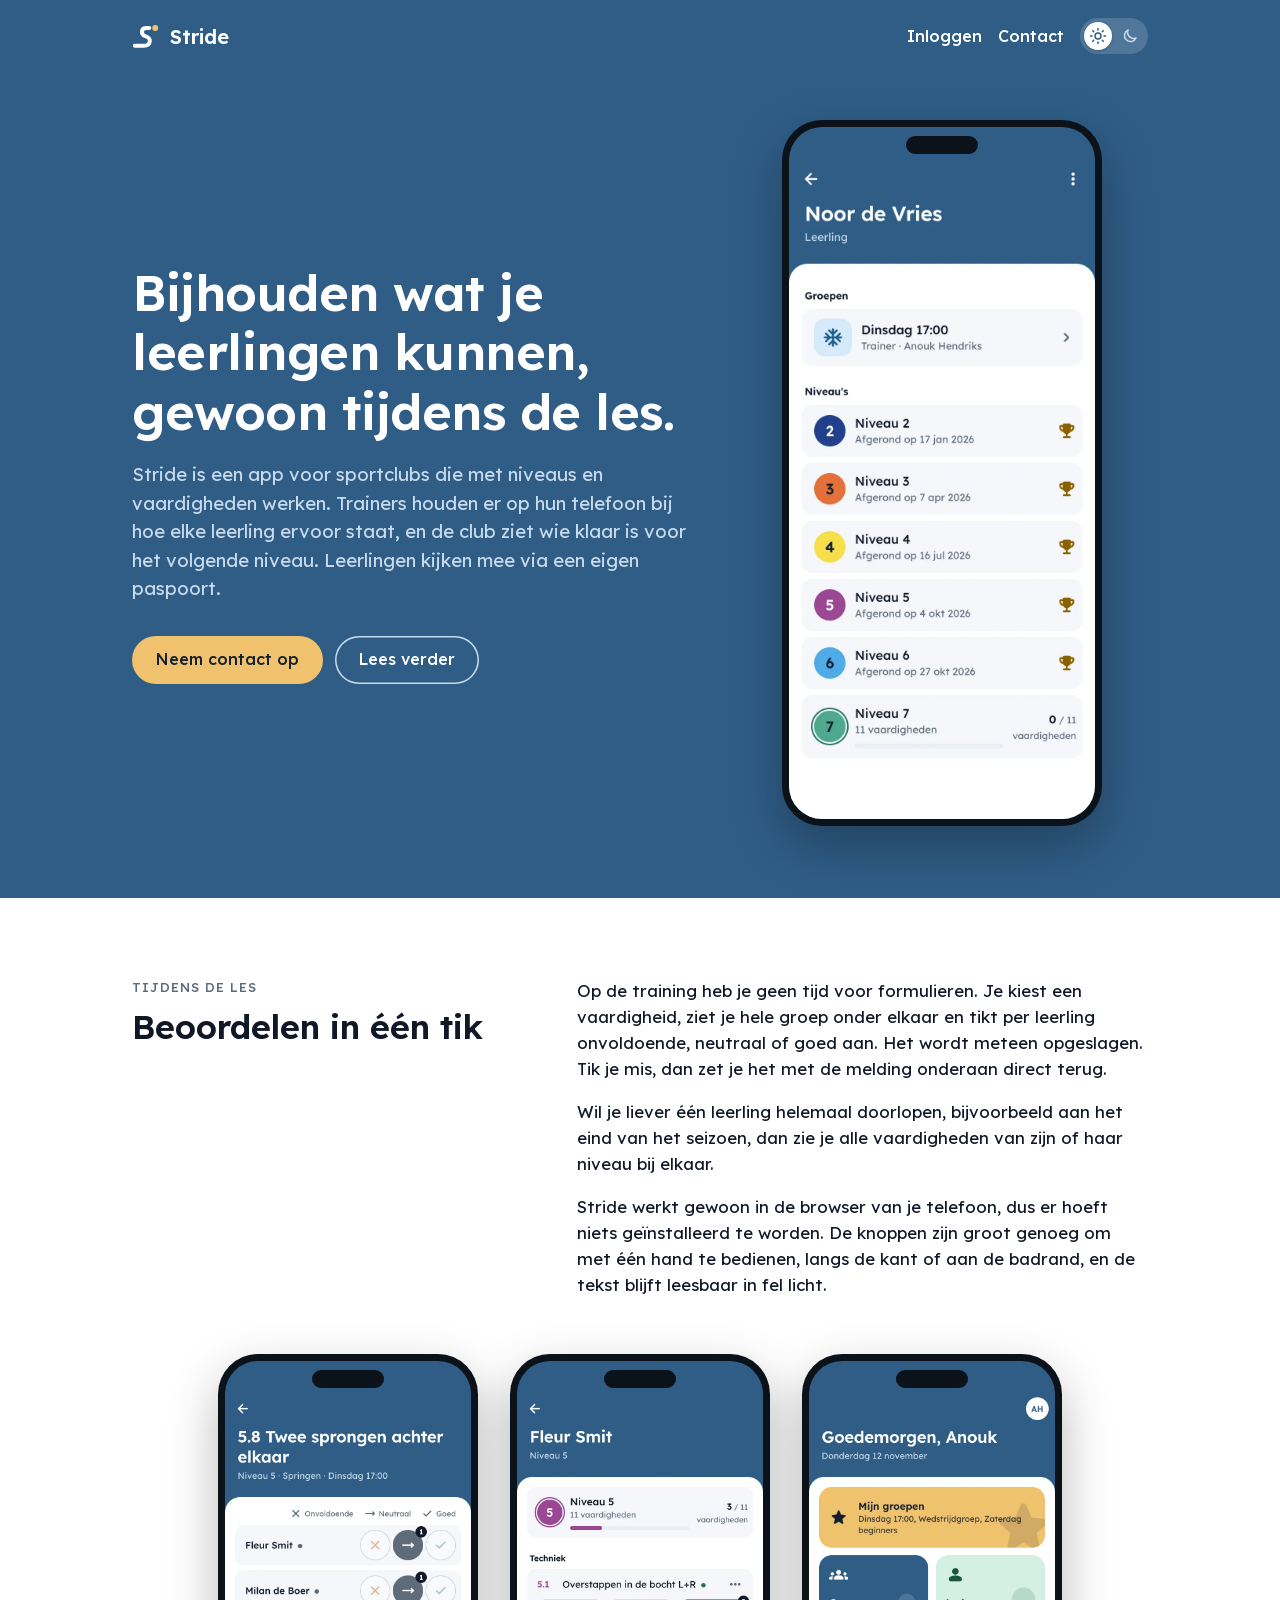
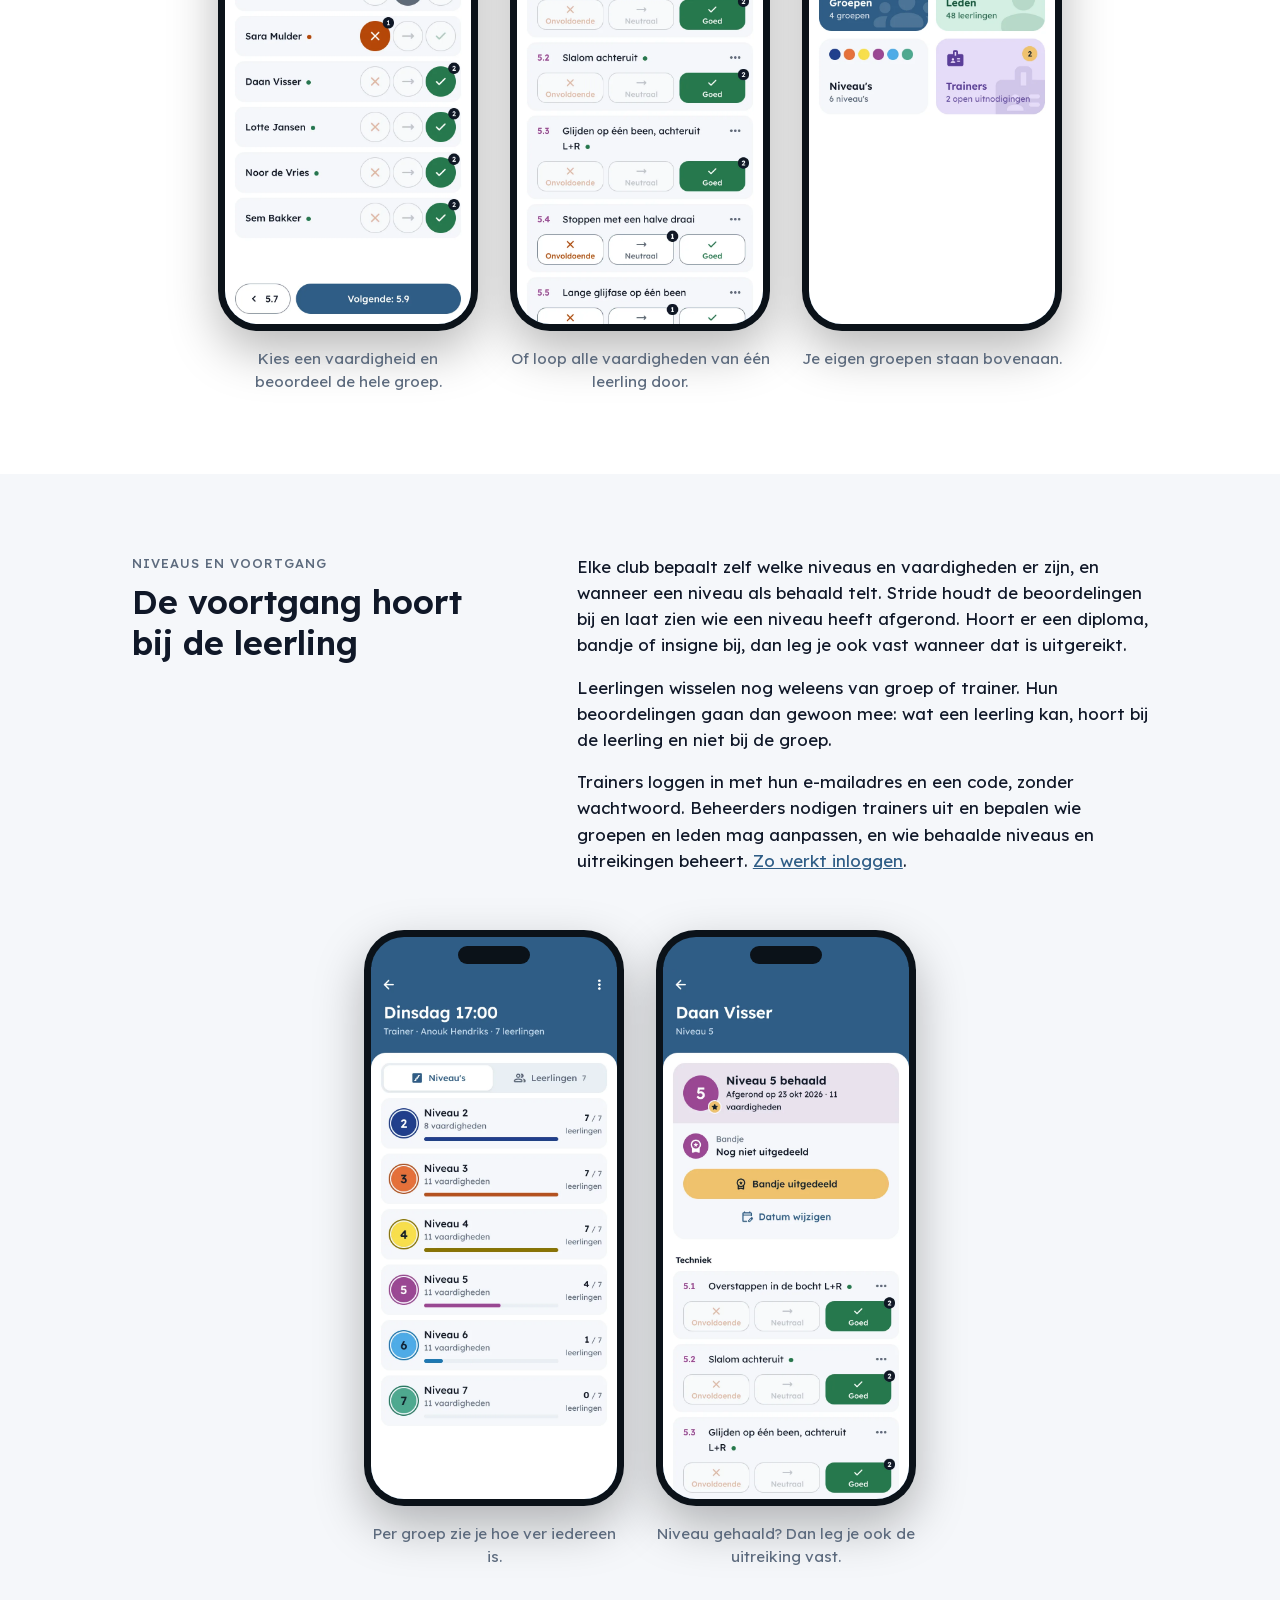
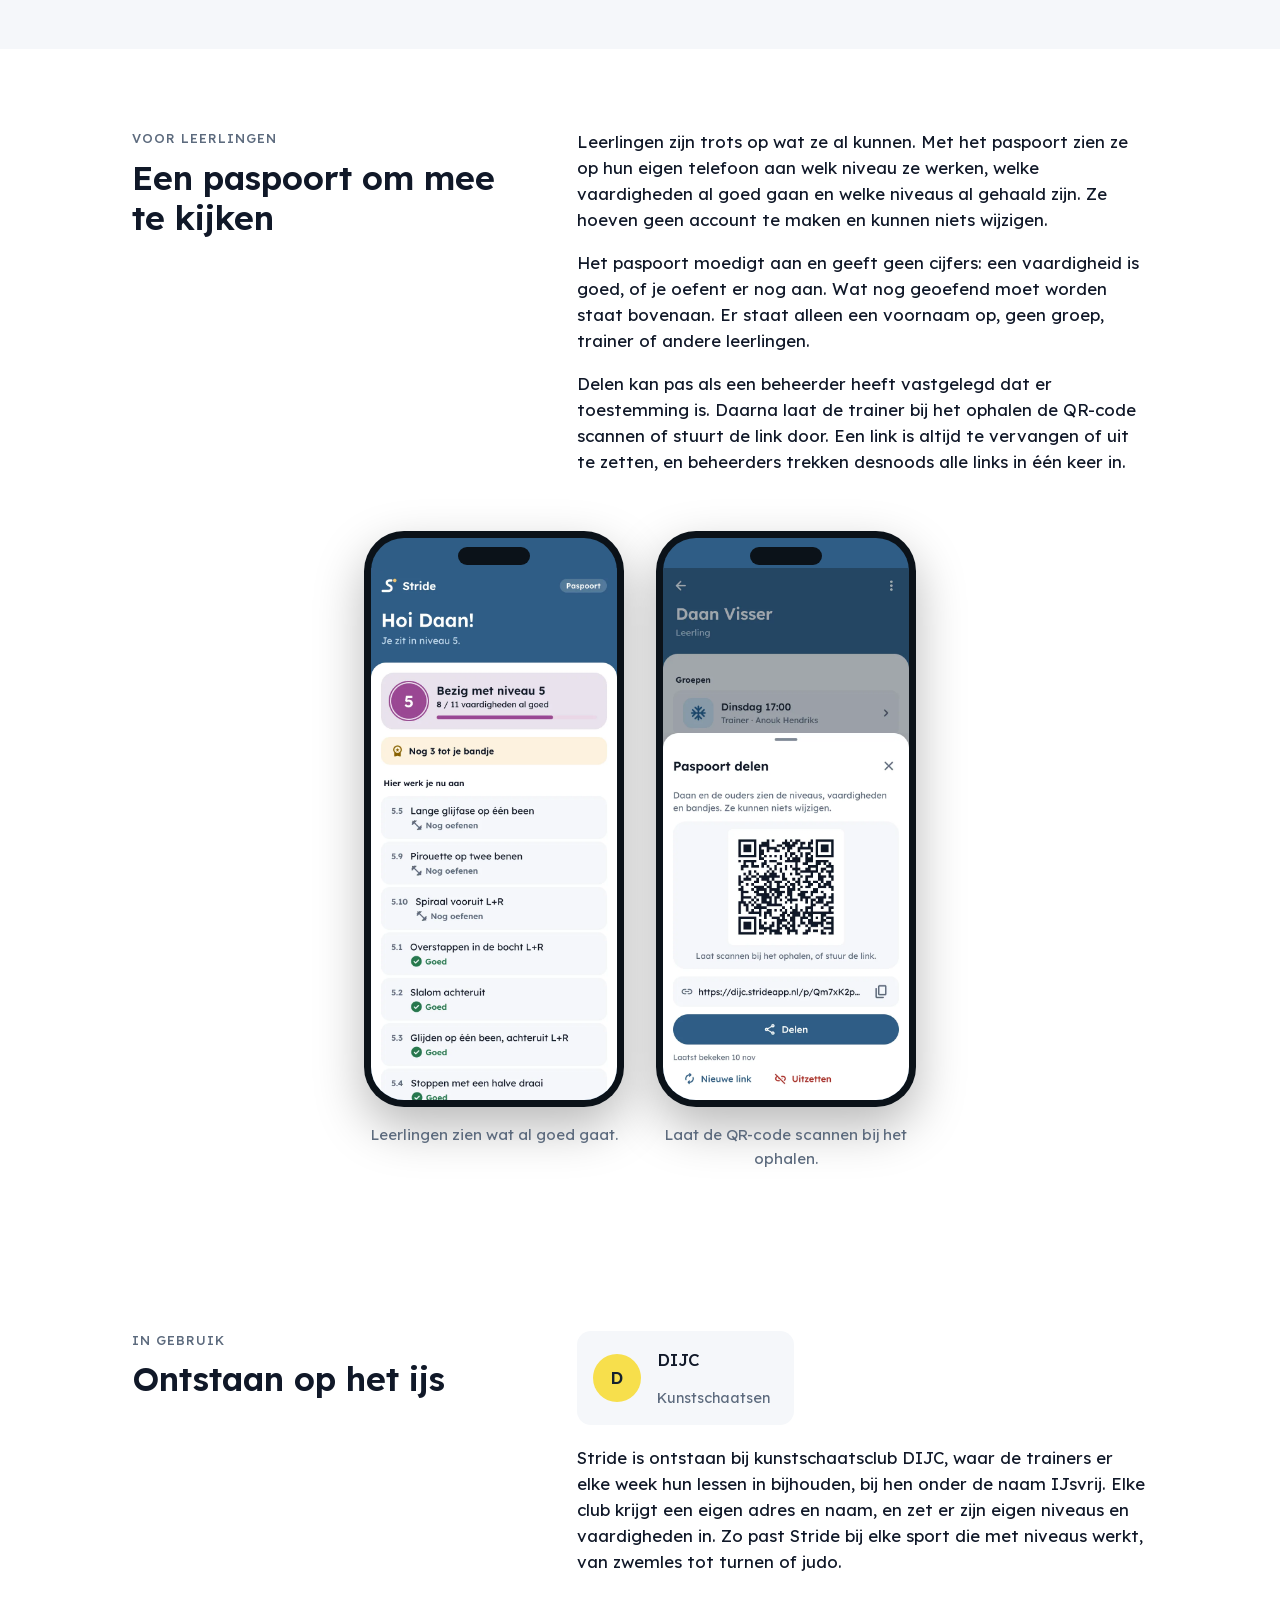
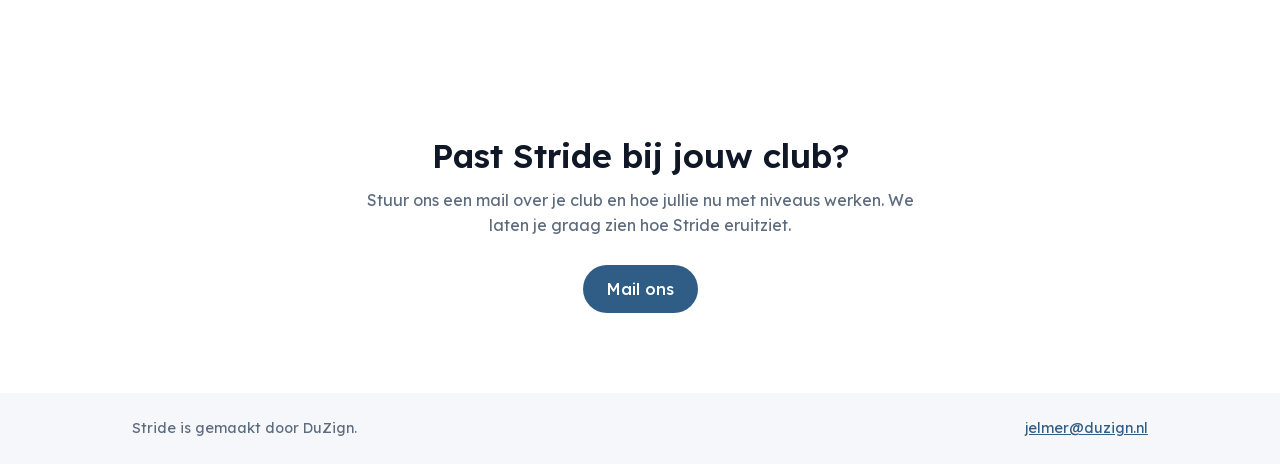
==== commit 933985e4: "text" ====
--- a/index.html
+++ b/index.html
@@ -6,7 +6,7 @@
     <title>Stride · Vaardigheden bijhouden voor sportclubs</title>
     <meta
       name="description"
-      content="Stride is een app voor sportclubs die met niveaus en vaardigheden werken. Trainers houden er op hun telefoon bij hoe elke leerling ervoor staat, en leerlingen en ouders kijken mee via een eigen paspoort."
+      content="Stride is een app voor sportclubs die met niveaus en vaardigheden werken. Trainers houden er op hun telefoon bij hoe elke leerling ervoor staat, en leerlingen kijken mee via een eigen paspoort."
     />
     <meta name="theme-color" content="#2f5d86" />
     <meta property="og:title" content="Stride" />
@@ -79,7 +79,7 @@
             Stride is een app voor sportclubs die met niveaus en vaardigheden
             werken. Trainers houden er op hun telefoon bij hoe elke leerling
             ervoor staat, en de club ziet wie klaar is voor het volgende niveau.
-            Leerlingen en ouders kijken mee via een eigen paspoort.
+            Leerlingen kijken mee via een eigen paspoort.
           </p>
           <div class="hero-actions">
             <a class="btn btn-hero" href="#contact">Neem contact op</a>
@@ -254,16 +254,15 @@
       >
         <div class="split">
           <div>
-            <p class="overline">Voor leerlingen en ouders</p>
+            <p class="overline">Voor leerlingen</p>
             <h2 id="passport-title">Een paspoort om mee te kijken</h2>
           </div>
           <div class="prose">
             <p>
-              Ouders willen weten hoe het gaat, en leerlingen zijn trots op wat
-              ze al kunnen. Met het paspoort zien ze dat op hun eigen telefoon:
-              aan welk niveau de leerling werkt, welke vaardigheden al goed gaan
-              en welke niveaus al gehaald zijn. Ze hoeven geen account te maken
-              en kunnen niets wijzigen.
+              Leerlingen zijn trots op wat ze al kunnen. Met het paspoort zien
+              ze op hun eigen telefoon aan welk niveau ze werken, welke
+              vaardigheden al goed gaan en welke niveaus al gehaald zijn. Ze
+              hoeven geen account te maken en kunnen niets wijzigen.
             </p>
             <p>
               Het paspoort moedigt aan en geeft geen cijfers: een vaardigheid is
@@ -272,8 +271,8 @@
               andere leerlingen.
             </p>
             <p>
-              Delen kan pas als een beheerder heeft vastgelegd dat de ouders
-              toestemming geven. Daarna laat de trainer bij het ophalen de
+              Delen kan pas als een beheerder heeft vastgelegd dat er
+              toestemming is. Daarna laat de trainer bij het ophalen de
               QR-code scannen of stuurt de link door. Een link is altijd te
               vervangen of uit te zetten, en beheerders trekken desnoods alle
               links in één keer in.
@@ -294,7 +293,7 @@
                 />
               </div>
             </div>
-            <figcaption>Leerlingen en ouders zien wat al goed gaat.</figcaption>
+            <figcaption>Leerlingen zien wat al goed gaat.</figcaption>
           </figure>
           <figure>
             <div class="phone">
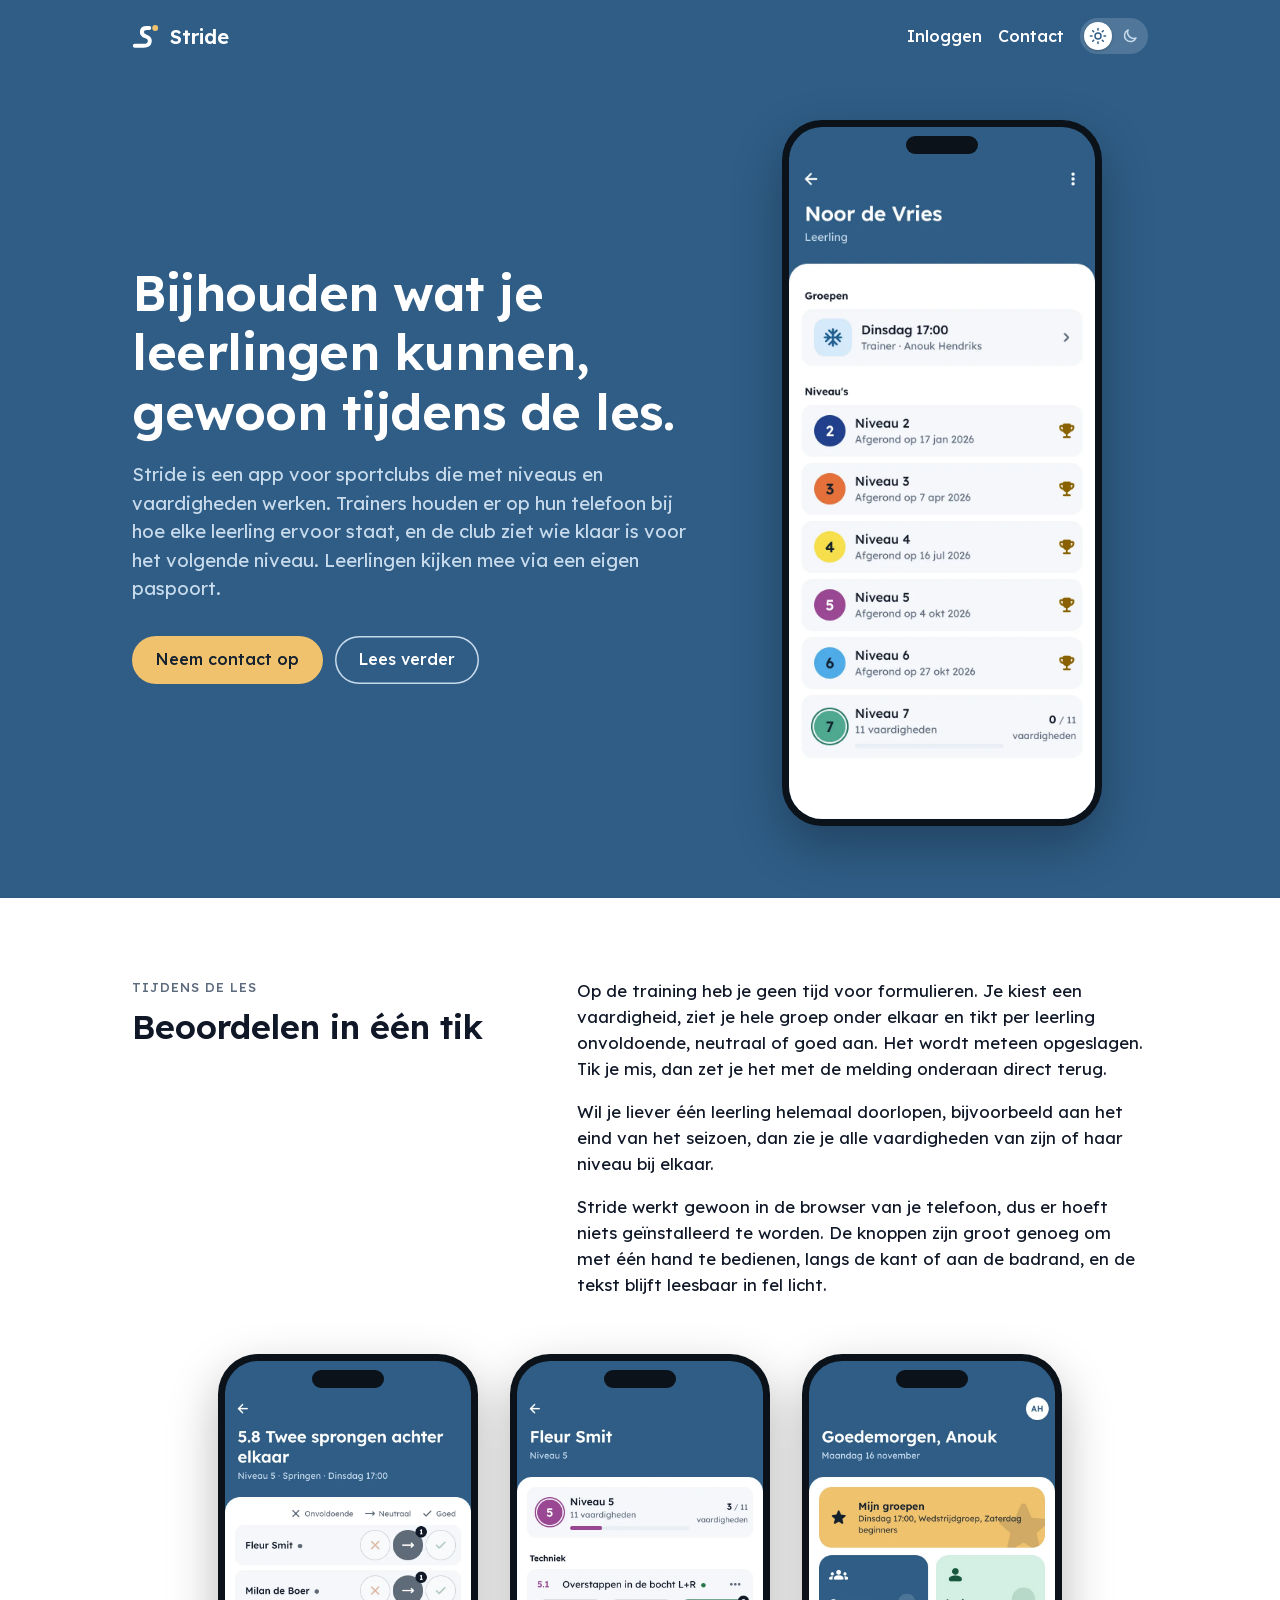
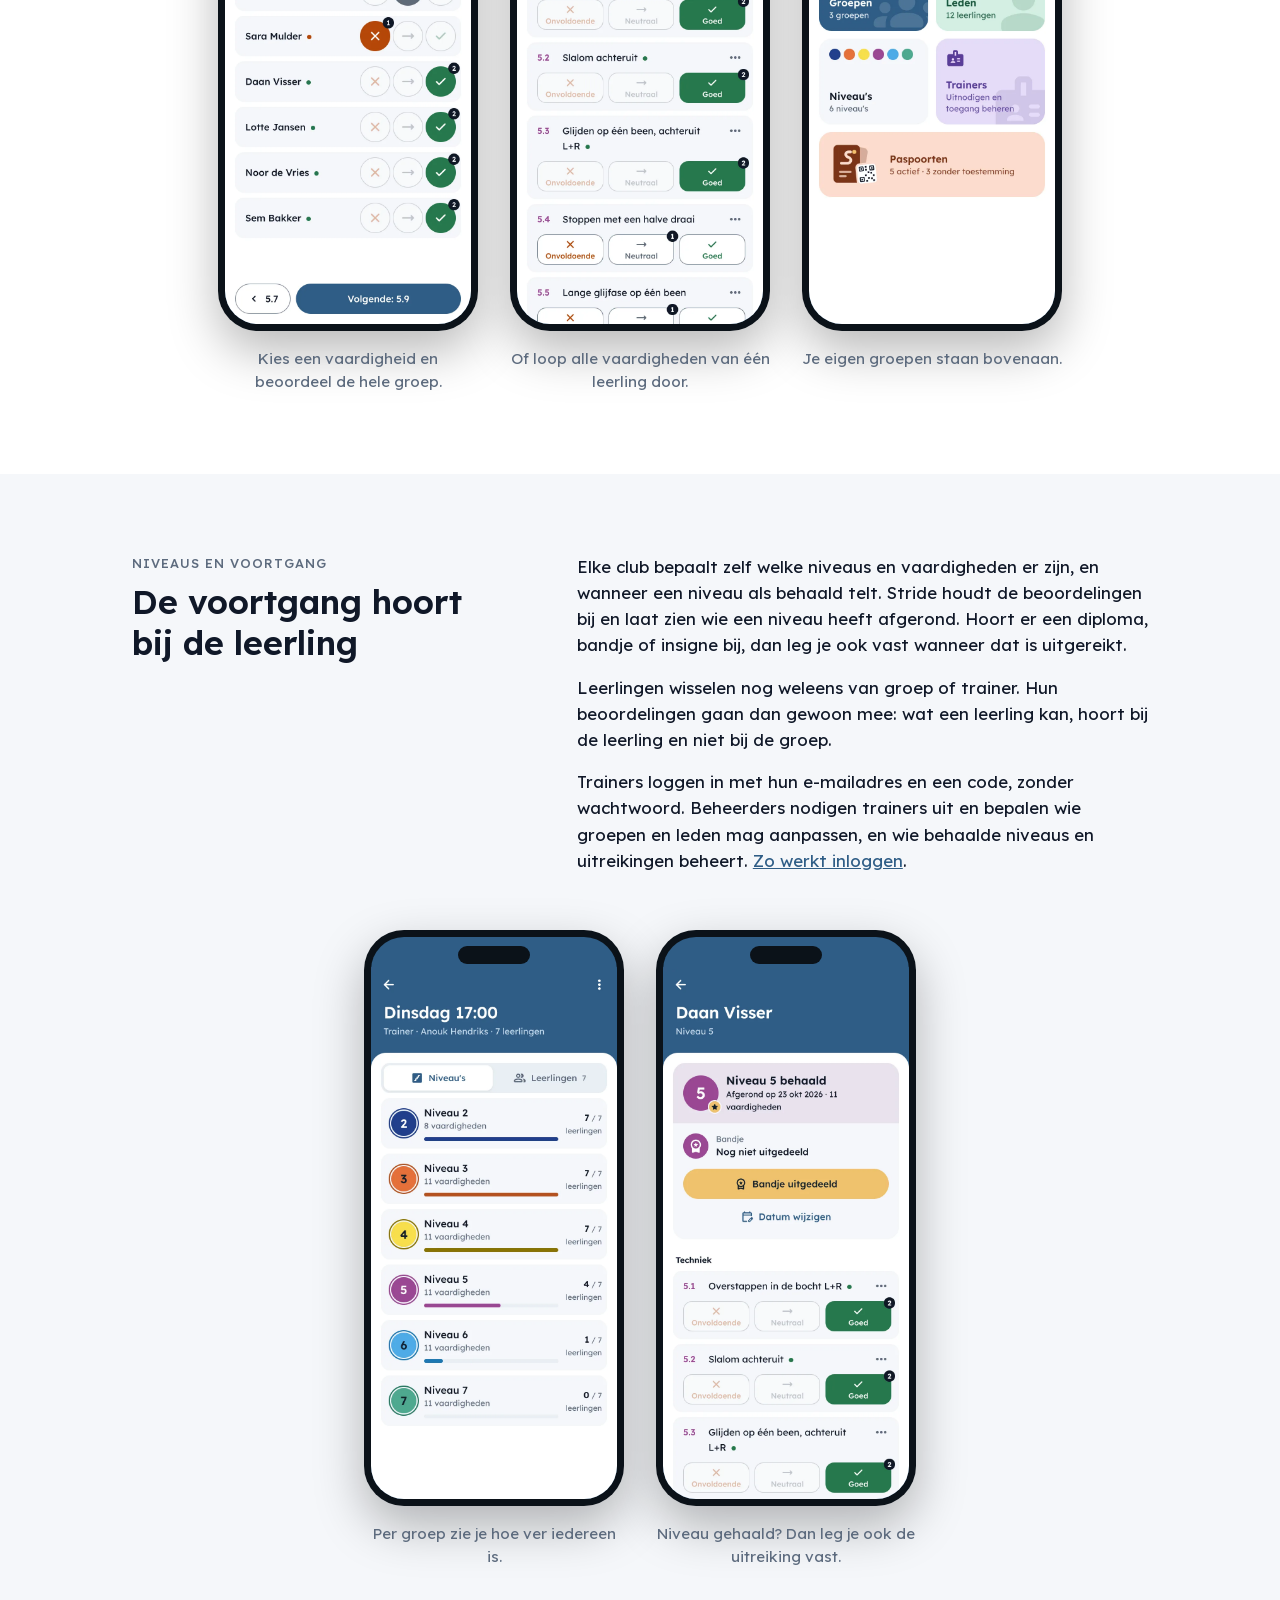
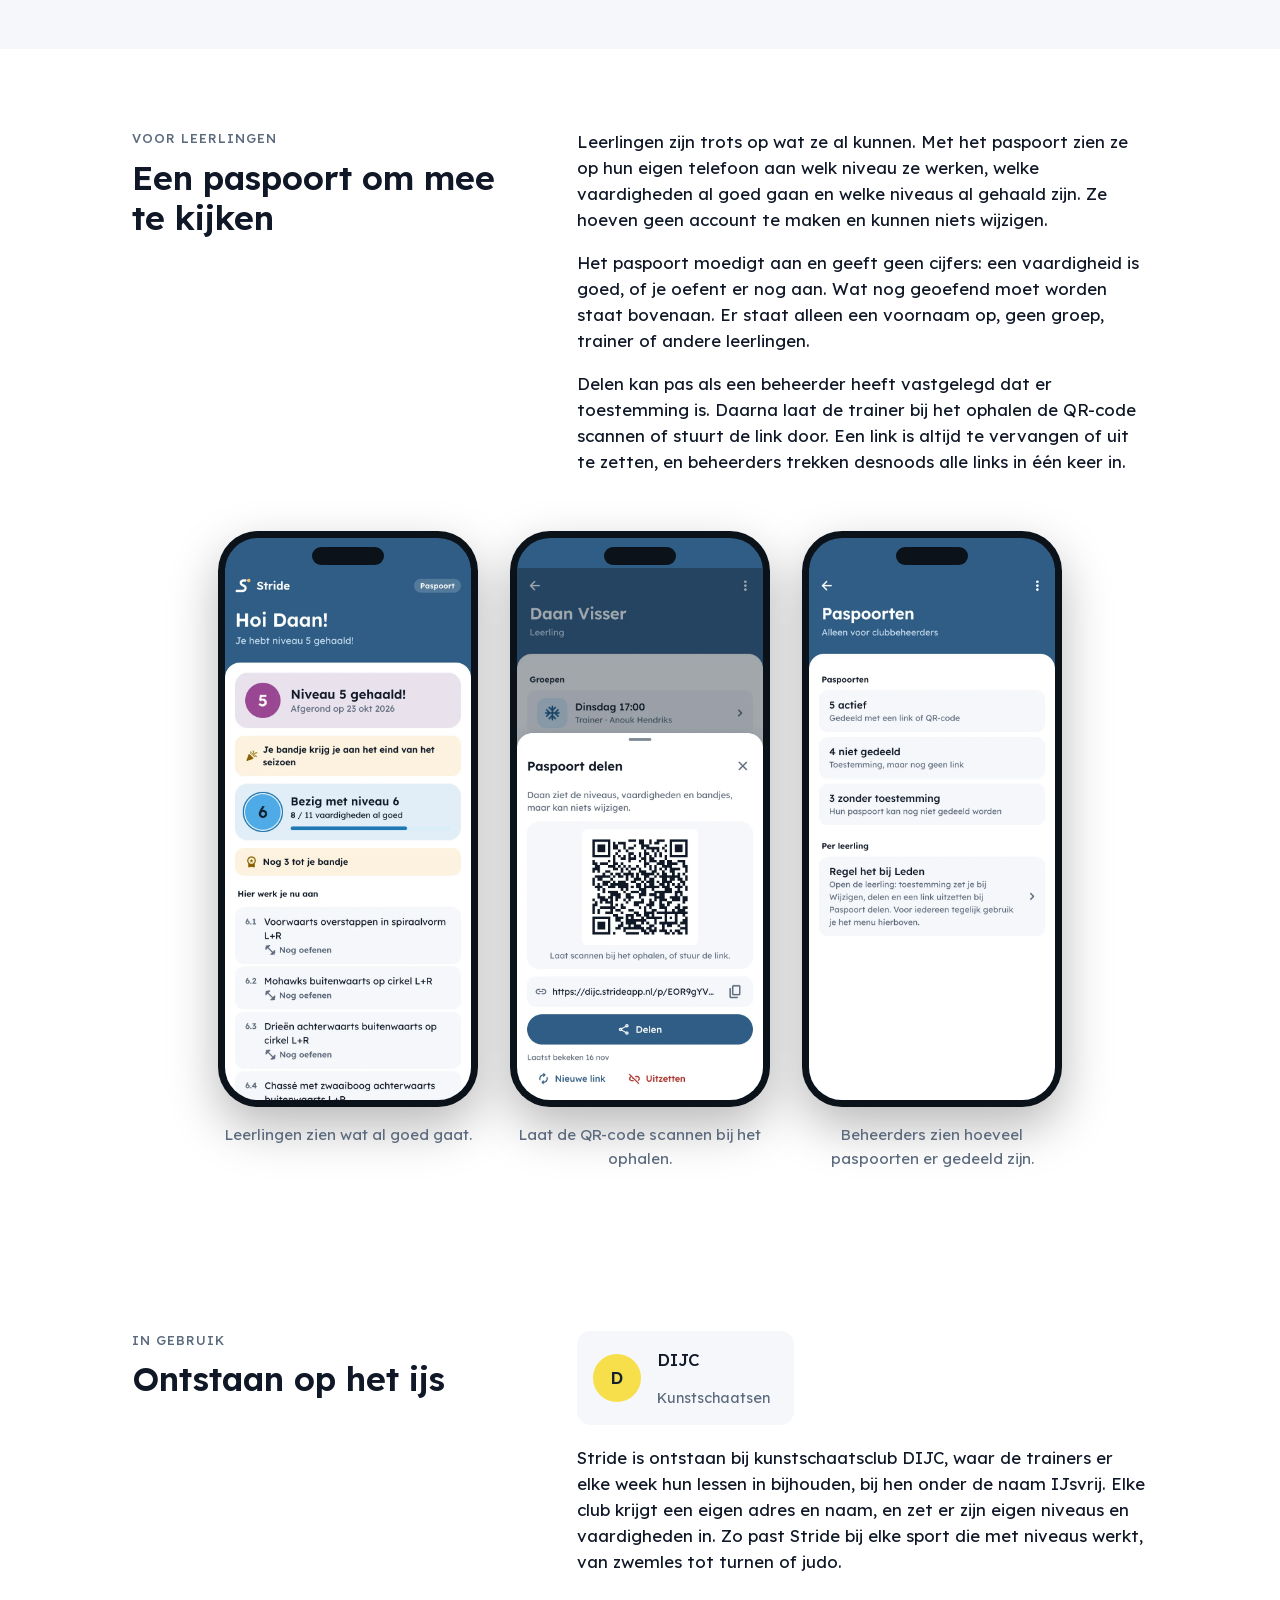
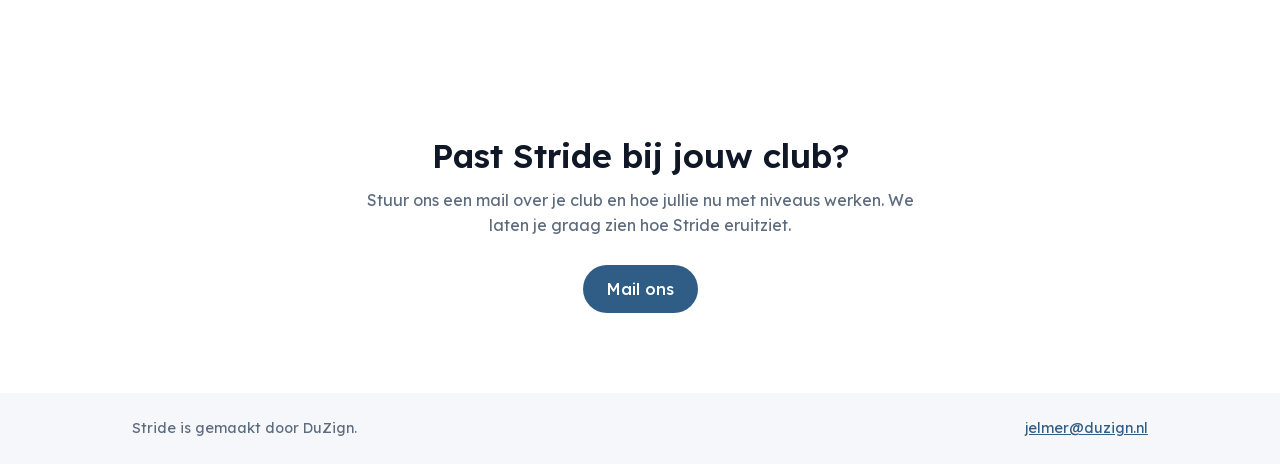
==== commit b3a9990c: "passports" ====
--- a/index.html
+++ b/index.html
@@ -173,7 +173,7 @@
                   width="390"
                   height="844"
                   loading="lazy"
-                  alt="Startscherm van Stride met tegels voor mijn groepen, groepen, leden, niveaus en trainers."
+                  alt="Startscherm van Stride met tegels voor mijn groepen, groepen, leden, niveaus, trainers en paspoorten."
                 />
               </div>
             </div>
@@ -289,7 +289,7 @@
                   width="390"
                   height="844"
                   loading="lazy"
-                  alt="Het paspoort van een leerling op niveau 5: 8 van de 11 vaardigheden al goed, met de drie vaardigheden om nog te oefenen bovenaan."
+                  alt="Het paspoort van een leerling die niveau 5 heeft gehaald en bezig is met niveau 6: 8 van de 11 vaardigheden al goed, met de vaardigheden om nog te oefenen bovenaan."
                 />
               </div>
             </div>
@@ -309,6 +309,21 @@
               </div>
             </div>
             <figcaption>Laat de QR-code scannen bij het ophalen.</figcaption>
+          </figure>
+          <figure>
+            <div class="phone">
+              <div class="screen">
+                <img
+                  src="img/paspoorten.webp"
+                  data-dark="img/paspoorten-dark.webp"
+                  width="390"
+                  height="844"
+                  loading="lazy"
+                  alt="Het paspoortenoverzicht voor beheerders: 5 actief, 4 niet gedeeld en 3 zonder toestemming."
+                />
+              </div>
+            </div>
+            <figcaption>Beheerders zien hoeveel paspoorten er gedeeld zijn.</figcaption>
           </figure>
         </div>
       </section>
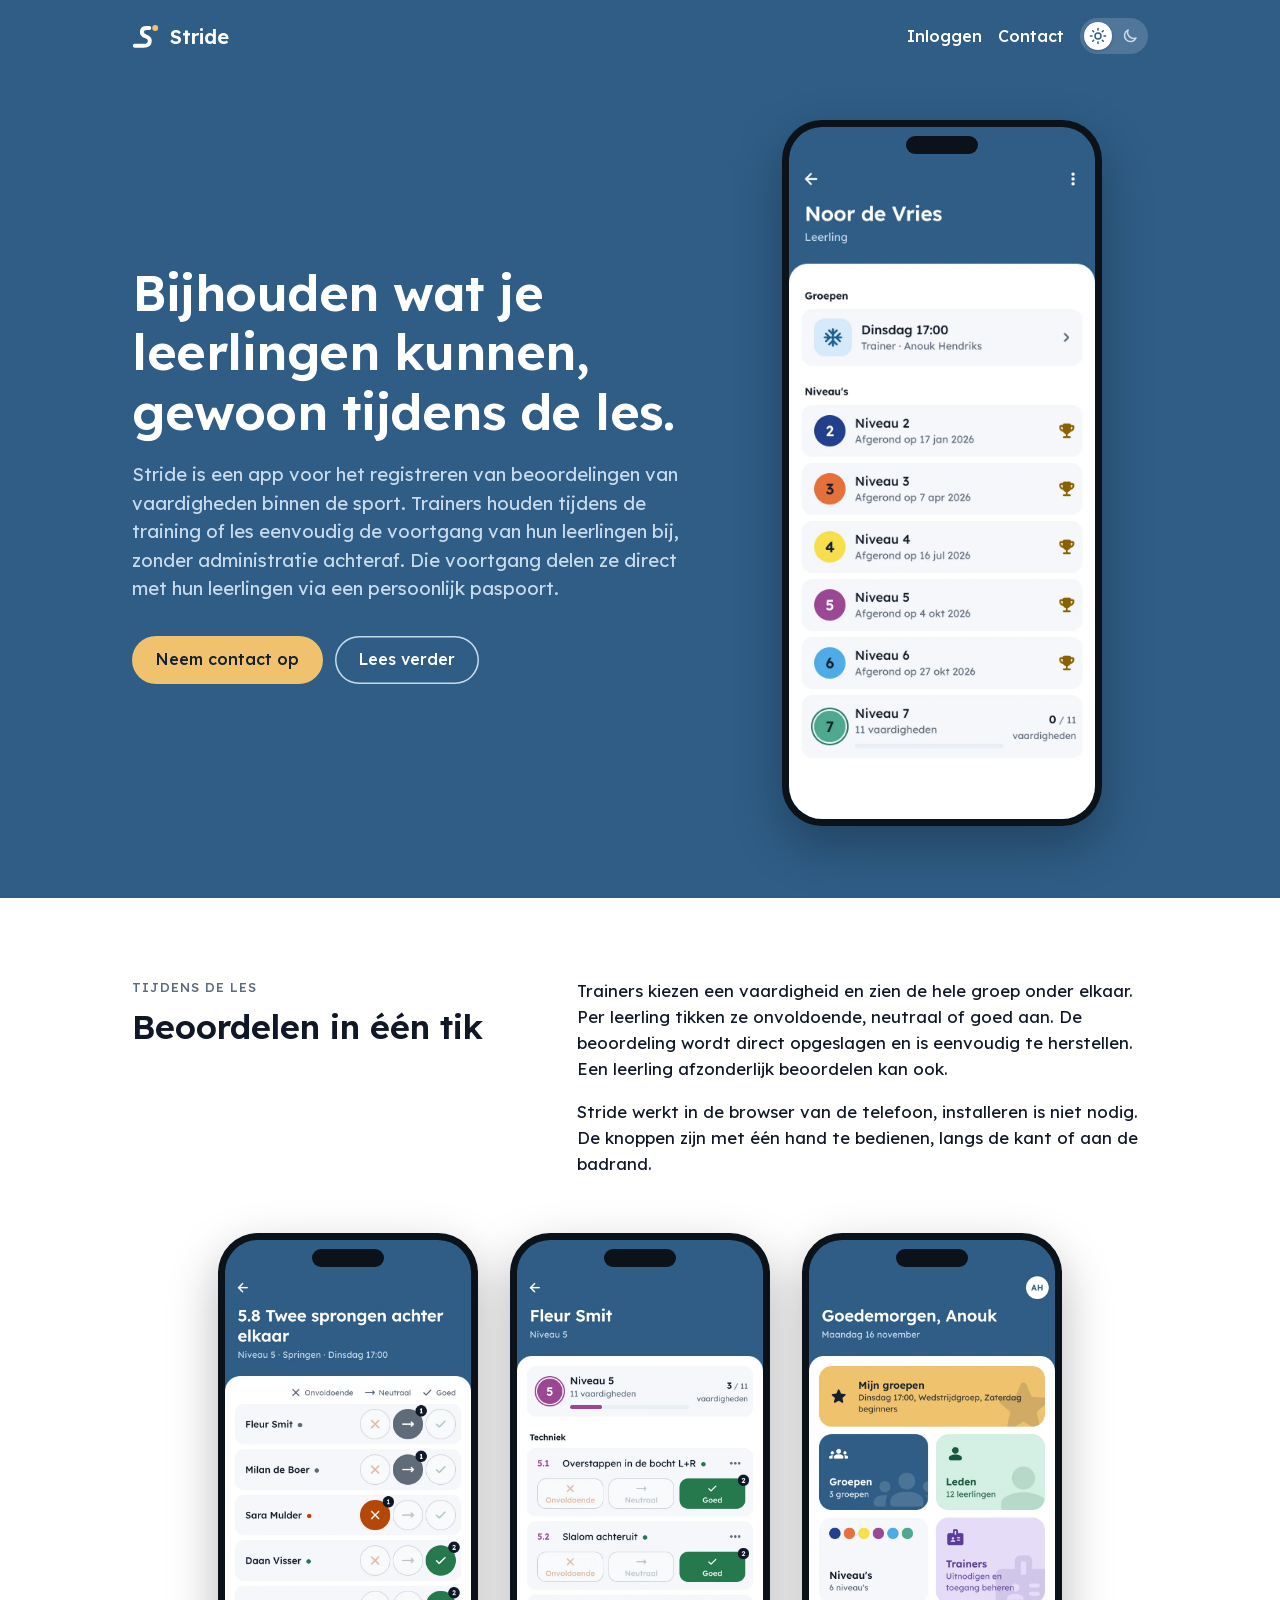
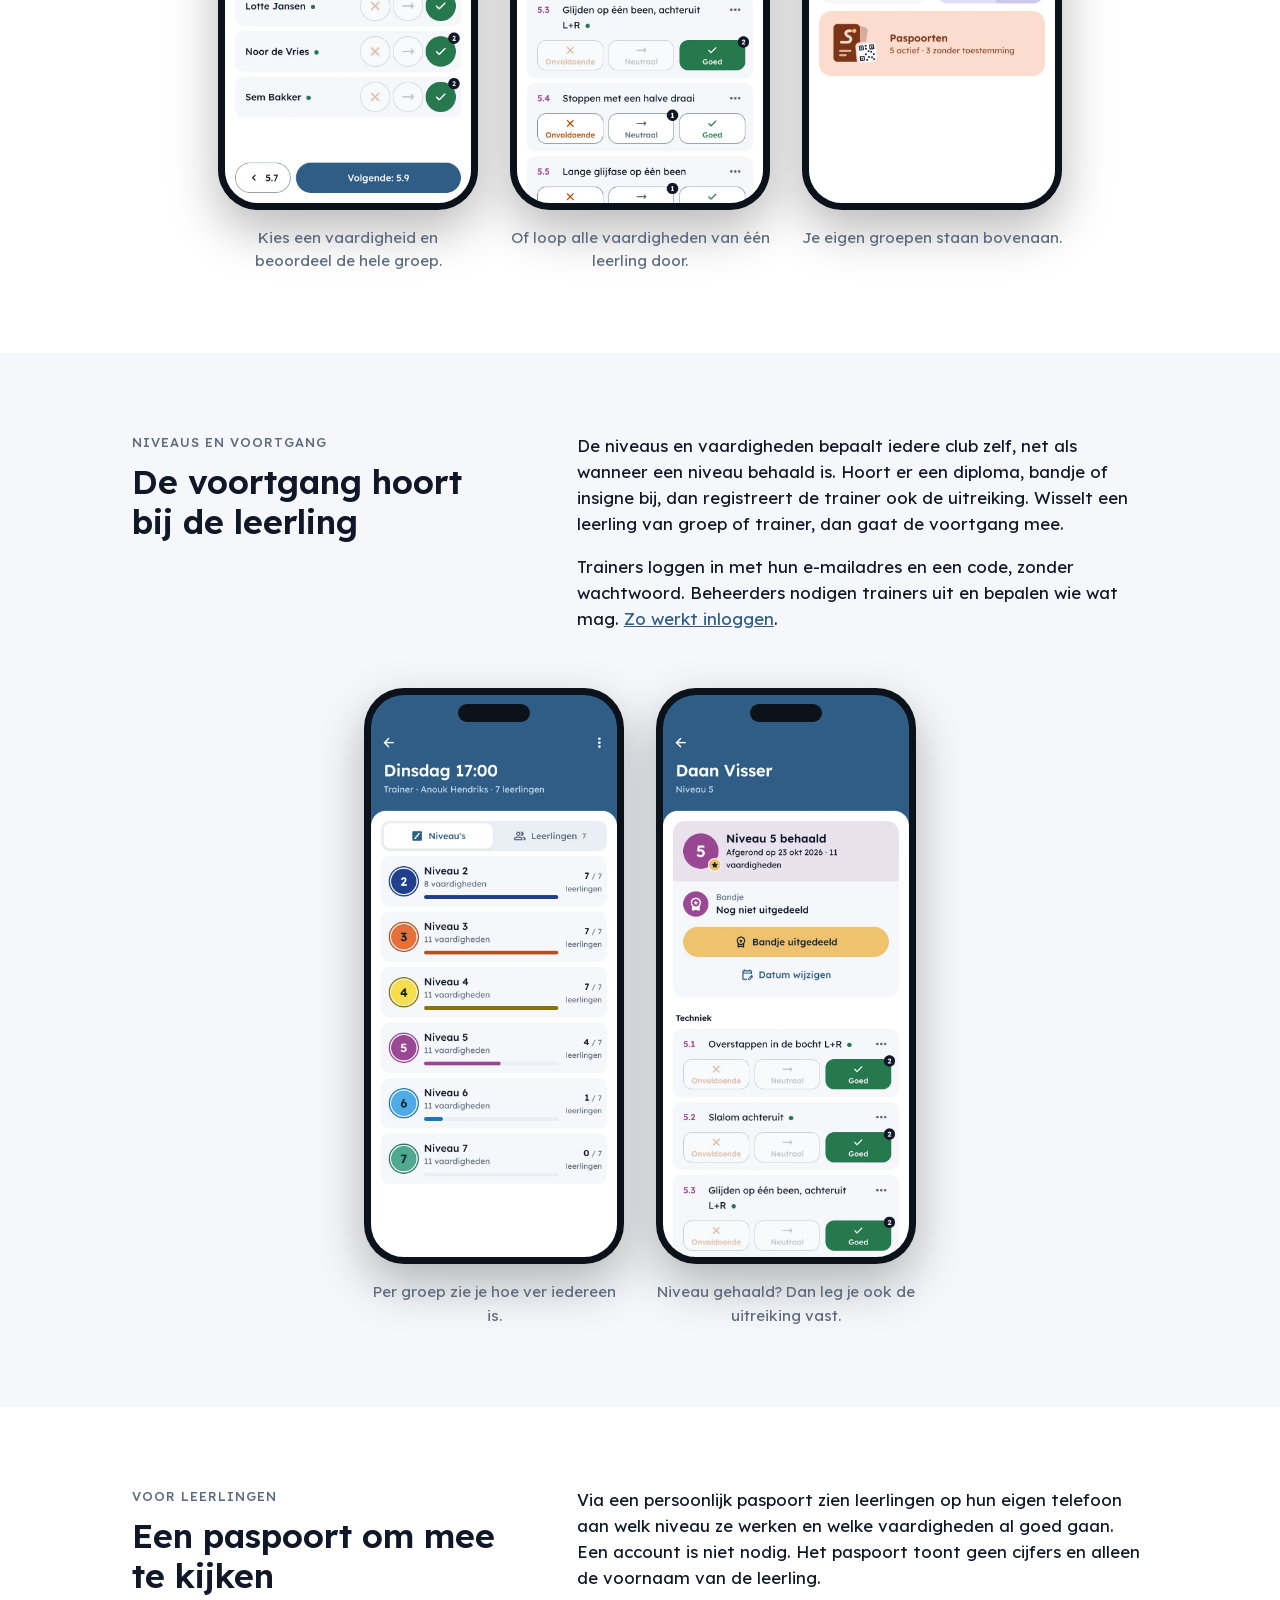
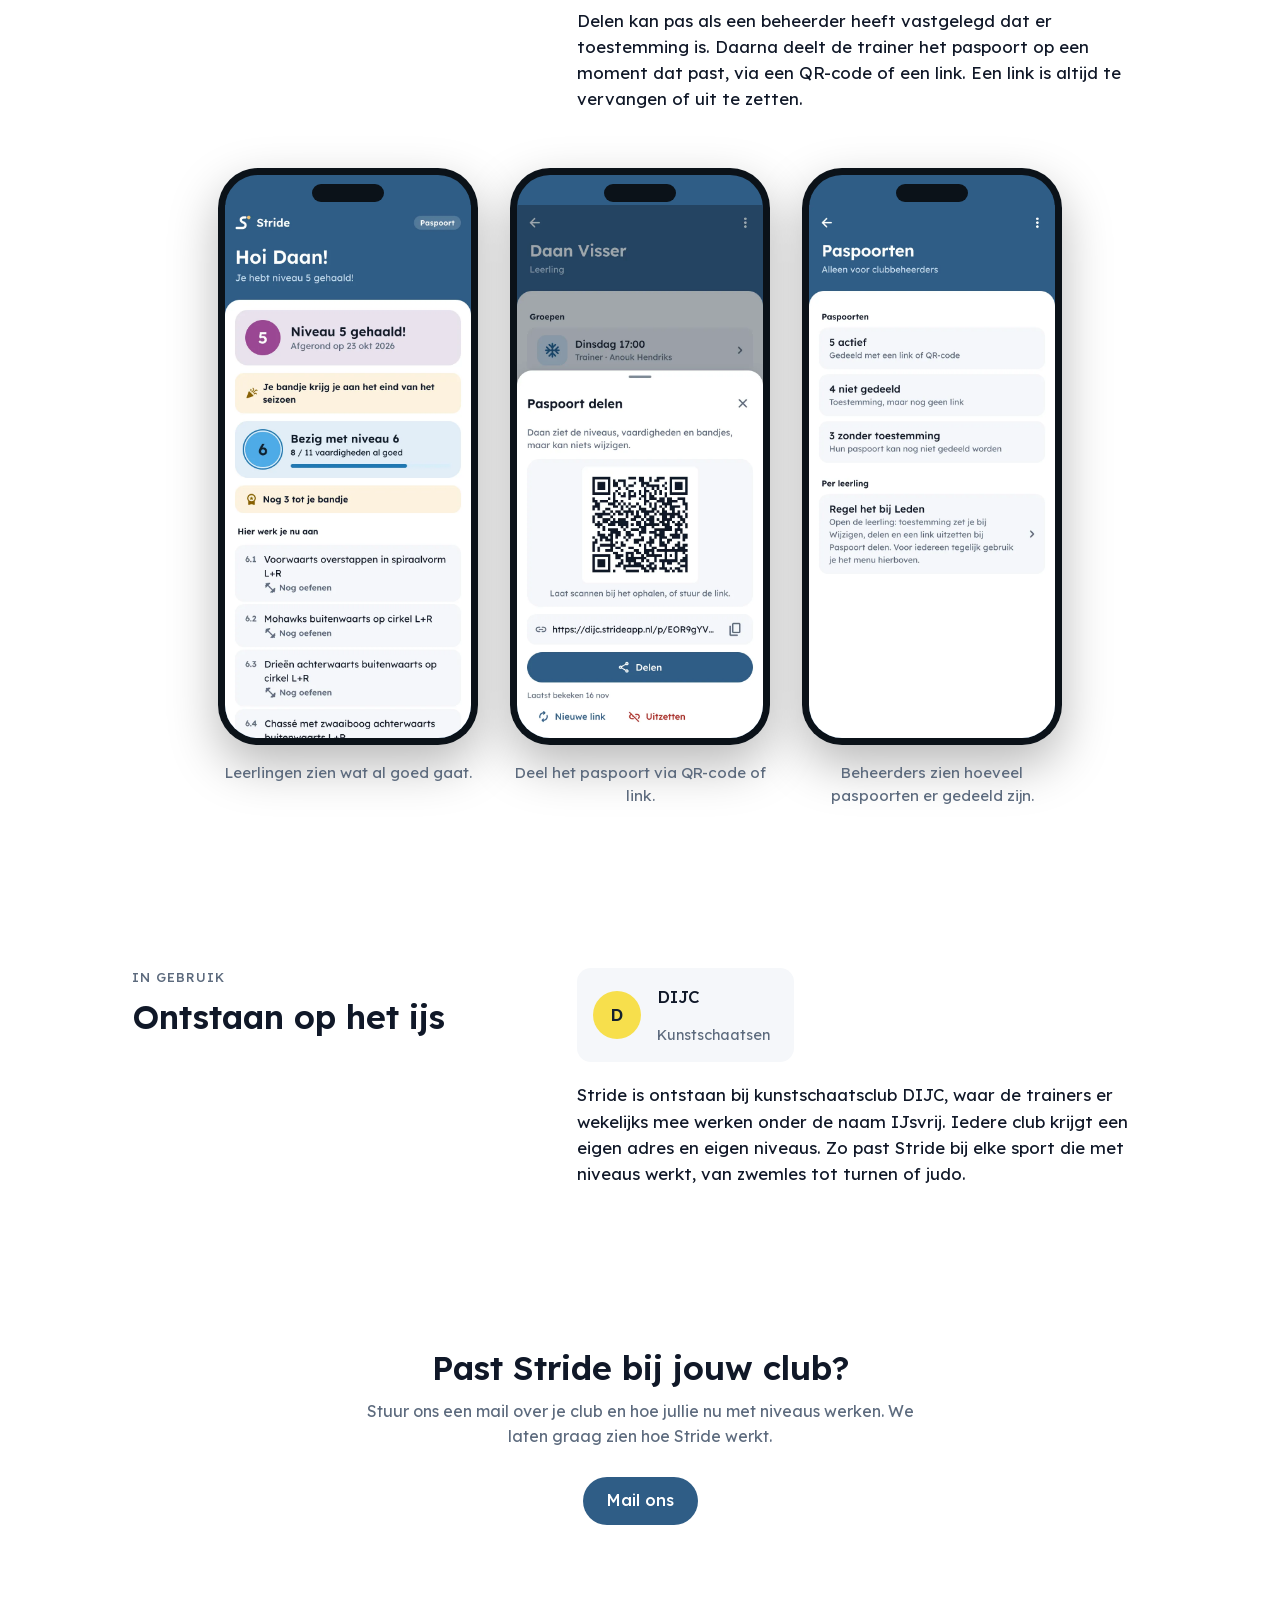
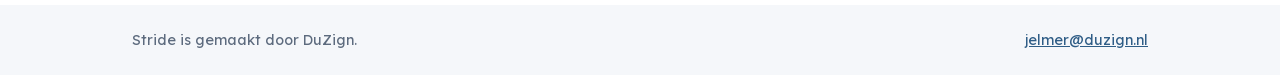
==== commit 1238a5e9: "reword" ====
--- a/index.html
+++ b/index.html
@@ -6,7 +6,7 @@
     <title>Stride · Vaardigheden bijhouden voor sportclubs</title>
     <meta
       name="description"
-      content="Stride is een app voor sportclubs die met niveaus en vaardigheden werken. Trainers houden er op hun telefoon bij hoe elke leerling ervoor staat, en leerlingen kijken mee via een eigen paspoort."
+      content="Stride is een app voor het registreren van beoordelingen van vaardigheden binnen de sport. Trainers houden tijdens de training of les eenvoudig de voortgang van hun leerlingen bij, zonder administratie achteraf."
     />
     <meta name="theme-color" content="#2f5d86" />
     <meta property="og:title" content="Stride" />
@@ -76,10 +76,11 @@
         <div class="hero-copy">
           <h1>Bijhouden wat je leerlingen kunnen, gewoon tijdens de les.</h1>
           <p class="lead">
-            Stride is een app voor sportclubs die met niveaus en vaardigheden
-            werken. Trainers houden er op hun telefoon bij hoe elke leerling
-            ervoor staat, en de club ziet wie klaar is voor het volgende niveau.
-            Leerlingen kijken mee via een eigen paspoort.
+            Stride is een app voor het registreren van beoordelingen van
+            vaardigheden binnen de sport. Trainers houden tijdens de training of
+            les eenvoudig de voortgang van hun leerlingen bij, zonder
+            administratie achteraf. Die voortgang delen ze direct met hun
+            leerlingen via een persoonlijk paspoort.
           </p>
           <div class="hero-actions">
             <a class="btn btn-hero" href="#contact">Neem contact op</a>
@@ -111,21 +112,15 @@
           </div>
           <div class="prose">
             <p>
-              Op de training heb je geen tijd voor formulieren. Je kiest een
-              vaardigheid, ziet je hele groep onder elkaar en tikt per leerling
-              onvoldoende, neutraal of goed aan. Het wordt meteen opgeslagen.
-              Tik je mis, dan zet je het met de melding onderaan direct terug.
+              Trainers kiezen een vaardigheid en zien de hele groep onder elkaar.
+              Per leerling tikken ze onvoldoende, neutraal of goed aan. De
+              beoordeling wordt direct opgeslagen en is eenvoudig te herstellen.
+              Een leerling afzonderlijk beoordelen kan ook.
             </p>
             <p>
-              Wil je liever één leerling helemaal doorlopen, bijvoorbeeld aan
-              het eind van het seizoen, dan zie je alle vaardigheden van zijn of
-              haar niveau bij elkaar.
-            </p>
-            <p>
-              Stride werkt gewoon in de browser van je telefoon, dus er hoeft
-              niets geïnstalleerd te worden. De knoppen zijn groot genoeg om met
-              één hand te bedienen, langs de kant of aan de badrand, en de tekst
-              blijft leesbaar in fel licht.
+              Stride werkt in de browser van de telefoon, installeren is niet
+              nodig. De knoppen zijn met één hand te bedienen, langs de kant of
+              aan de badrand.
             </p>
           </div>
         </div>
@@ -191,22 +186,17 @@
             </div>
             <div class="prose">
               <p>
-                Elke club bepaalt zelf welke niveaus en vaardigheden er zijn, en
-                wanneer een niveau als behaald telt. Stride houdt de
-                beoordelingen bij en laat zien wie een niveau heeft afgerond.
-                Hoort er een diploma, bandje of insigne bij, dan leg je ook vast
-                wanneer dat is uitgereikt.
-              </p>
-              <p>
-                Leerlingen wisselen nog weleens van groep of trainer. Hun
-                beoordelingen gaan dan gewoon mee: wat een leerling kan, hoort
-                bij de leerling en niet bij de groep.
+                De niveaus en vaardigheden bepaalt iedere club zelf, net als
+                wanneer een niveau behaald is. Hoort er een diploma, bandje of
+                insigne bij, dan registreert de trainer ook de uitreiking.
+                Wisselt een leerling van groep of trainer, dan gaat de
+                voortgang mee.
               </p>
               <p>
                 Trainers loggen in met hun e-mailadres en een code, zonder
-                wachtwoord. Beheerders nodigen trainers uit en bepalen wie
-                groepen en leden mag aanpassen, en wie behaalde niveaus en
-                uitreikingen beheert. <a href="inloggen/">Zo werkt inloggen</a>.
+                wachtwoord. Beheerders nodigen trainers uit en bepalen wie wat
+                mag.
+                <a href="inloggen/">Zo werkt inloggen</a>.
               </p>
             </div>
           </div>
@@ -259,23 +249,16 @@
           </div>
           <div class="prose">
             <p>
-              Leerlingen zijn trots op wat ze al kunnen. Met het paspoort zien
-              ze op hun eigen telefoon aan welk niveau ze werken, welke
-              vaardigheden al goed gaan en welke niveaus al gehaald zijn. Ze
-              hoeven geen account te maken en kunnen niets wijzigen.
-            </p>
-            <p>
-              Het paspoort moedigt aan en geeft geen cijfers: een vaardigheid is
-              goed, of je oefent er nog aan. Wat nog geoefend moet worden staat
-              bovenaan. Er staat alleen een voornaam op, geen groep, trainer of
-              andere leerlingen.
+              Via een persoonlijk paspoort zien leerlingen op hun eigen telefoon
+              aan welk niveau ze werken en welke vaardigheden al goed gaan. Een
+              account is niet nodig. Het paspoort toont geen cijfers en alleen
+              de voornaam van de leerling.
             </p>
             <p>
               Delen kan pas als een beheerder heeft vastgelegd dat er
-              toestemming is. Daarna laat de trainer bij het ophalen de
-              QR-code scannen of stuurt de link door. Een link is altijd te
-              vervangen of uit te zetten, en beheerders trekken desnoods alle
-              links in één keer in.
+              toestemming is. Daarna deelt de trainer het paspoort op een
+              moment dat past, via een QR-code of een link. Een link is altijd
+              te vervangen of uit te zetten.
             </p>
           </div>
         </div>
@@ -308,7 +291,7 @@
                 />
               </div>
             </div>
-            <figcaption>Laat de QR-code scannen bij het ophalen.</figcaption>
+            <figcaption>Deel het paspoort via QR-code of link.</figcaption>
           </figure>
           <figure>
             <div class="phone">
@@ -343,9 +326,8 @@
           </div>
           <p>
             Stride is ontstaan bij kunstschaatsclub DIJC, waar de trainers er
-            elke week hun lessen in bijhouden, bij hen onder de naam IJsvrij.
-            Elke club krijgt een eigen adres en naam, en zet er zijn eigen
-            niveaus en vaardigheden in. Zo past Stride bij elke sport die met
+            wekelijks mee werken onder de naam IJsvrij. Iedere club krijgt een
+            eigen adres en eigen niveaus. Zo past Stride bij elke sport die met
             niveaus werkt, van zwemles tot turnen of judo.
           </p>
         </div>
@@ -359,7 +341,7 @@
         <h2 id="contact-title">Past Stride bij jouw club?</h2>
         <p>
           Stuur ons een mail over je club en hoe jullie nu met niveaus werken.
-          We laten je graag zien hoe Stride eruitziet.
+          We laten graag zien hoe Stride werkt.
         </p>
         <a
           class="btn btn-primary"
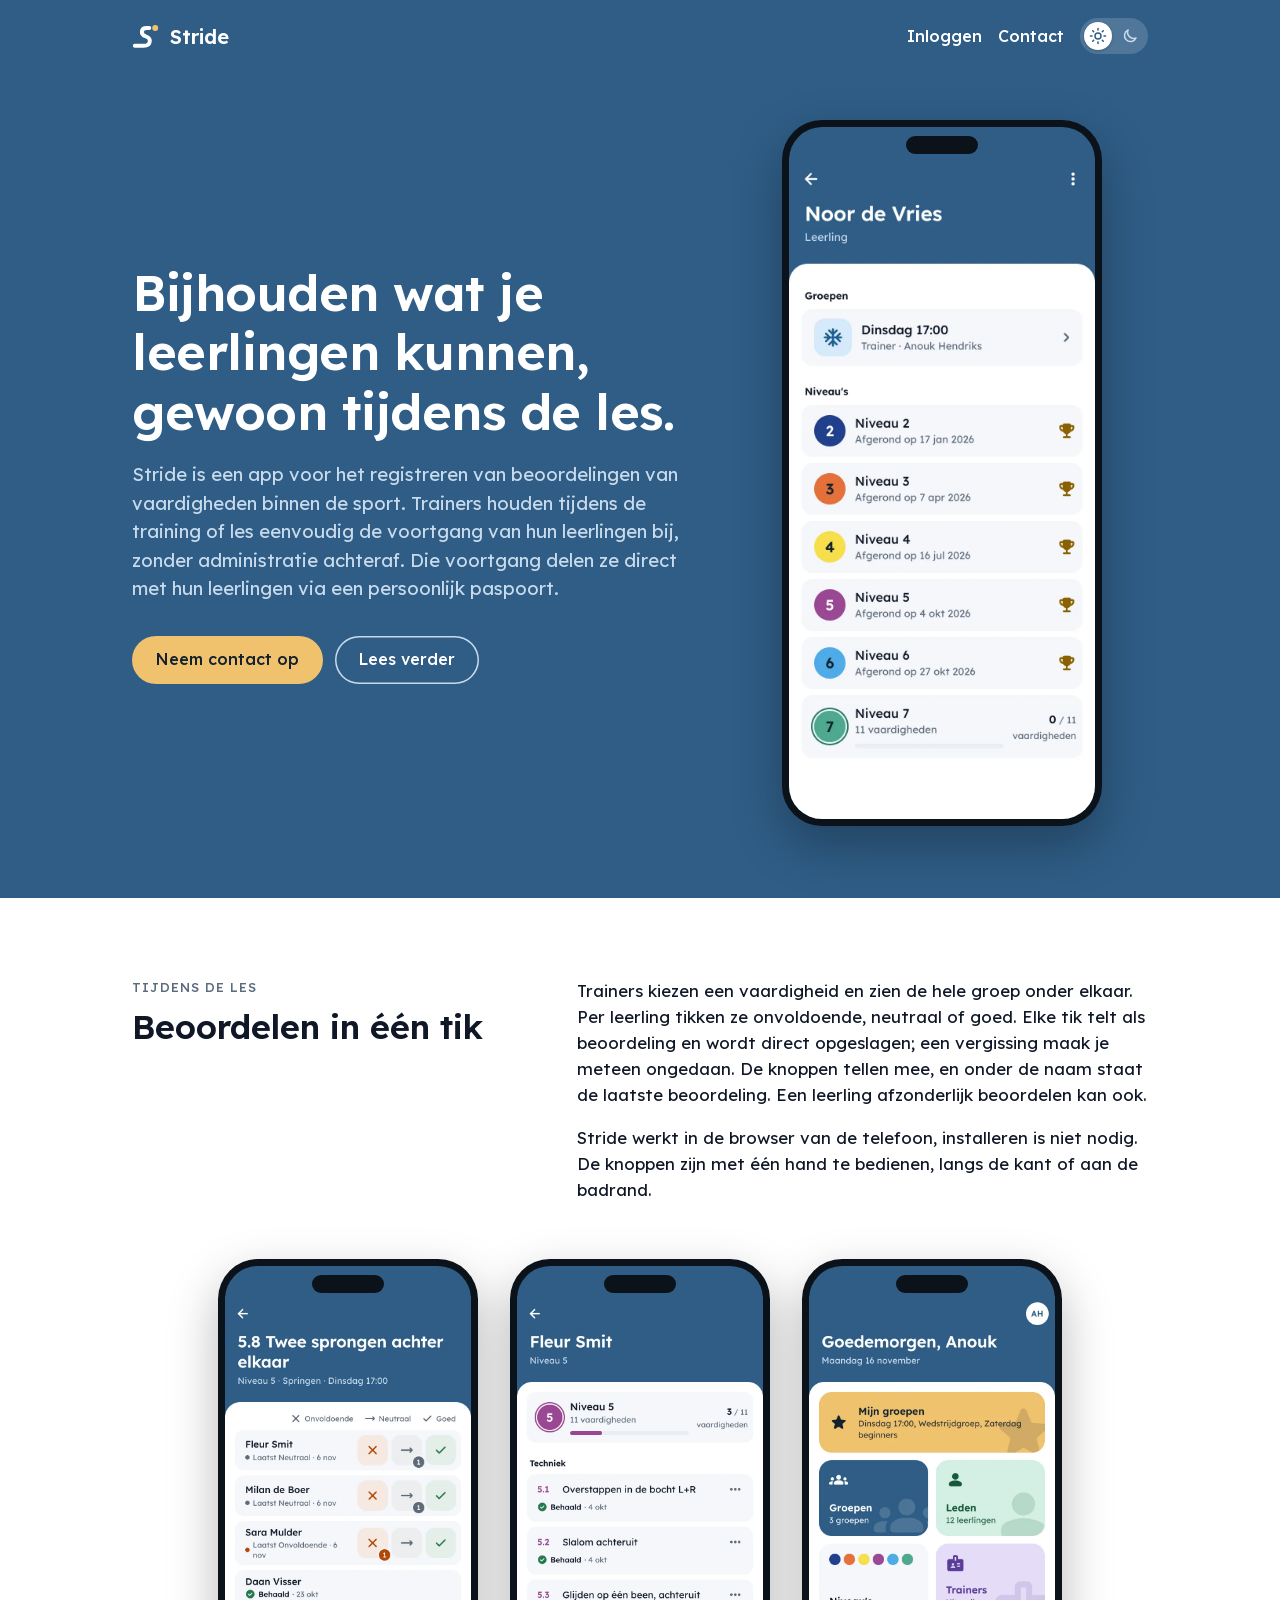
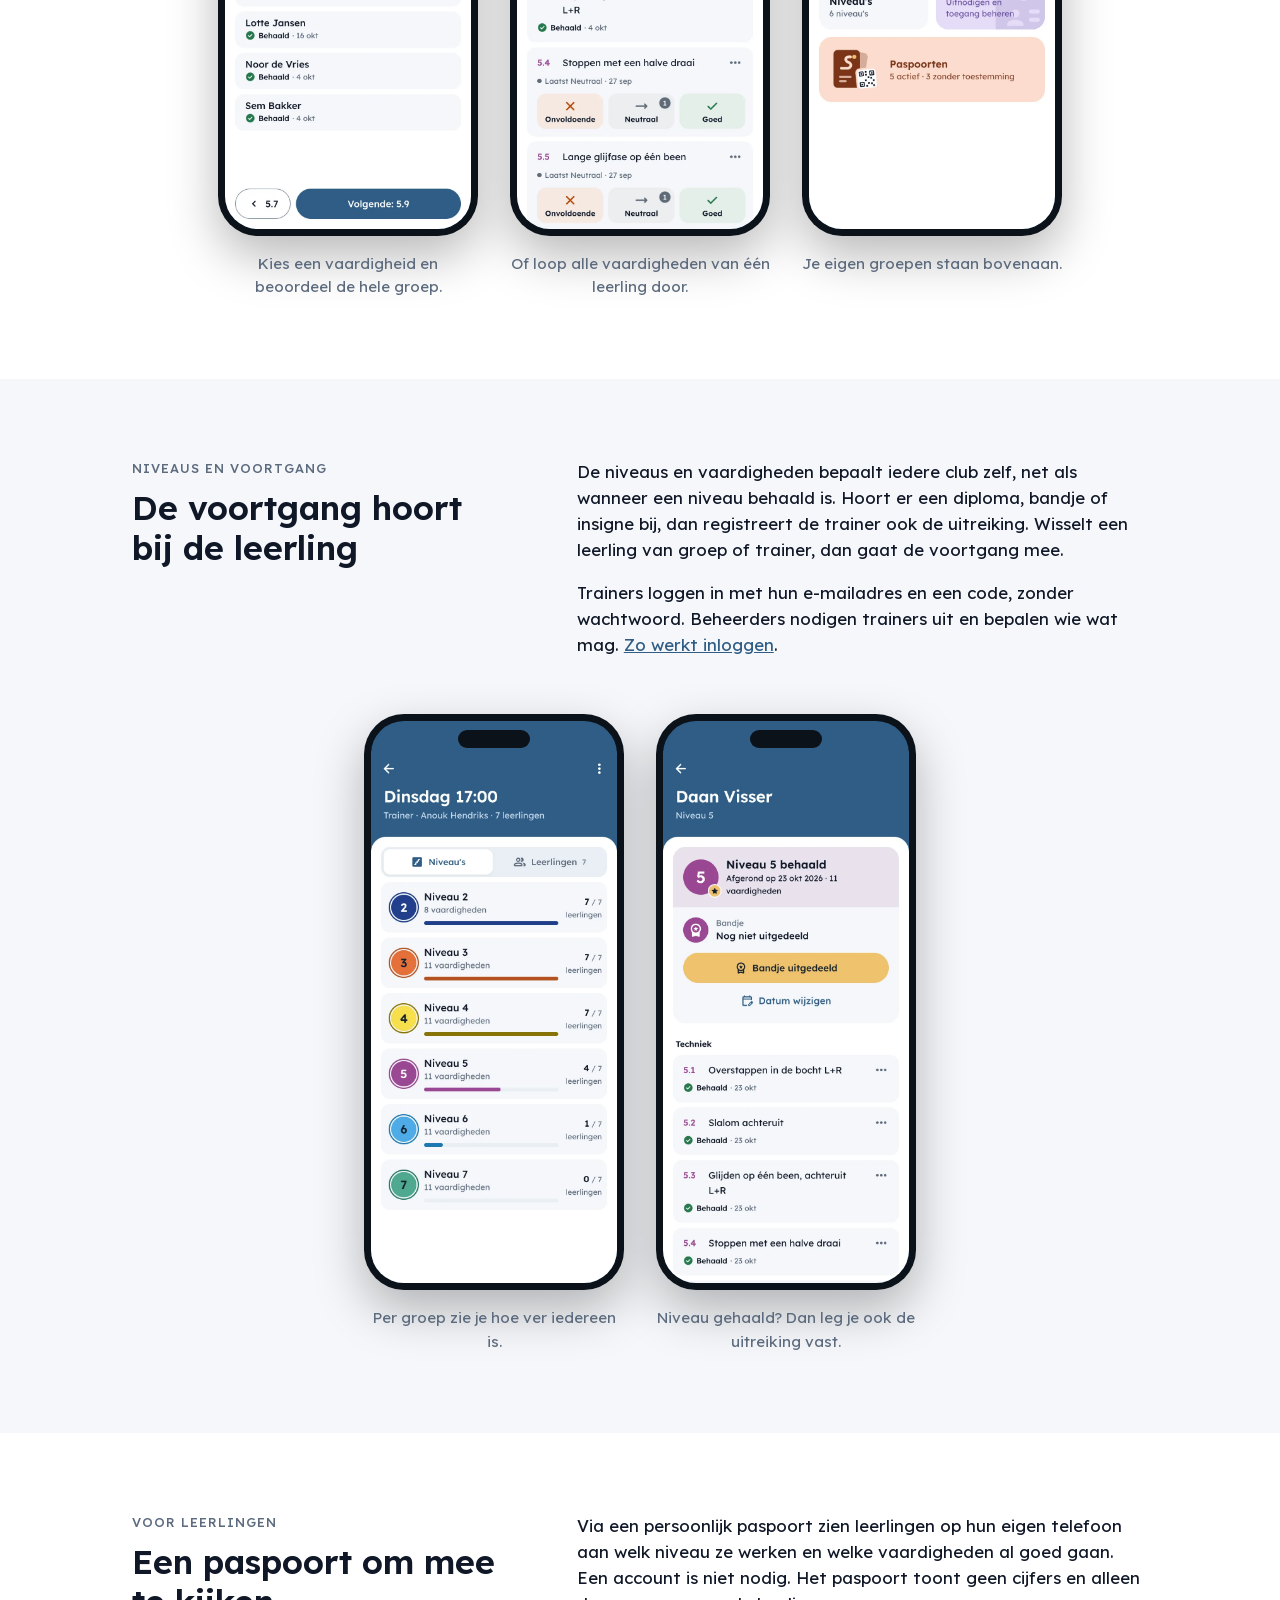
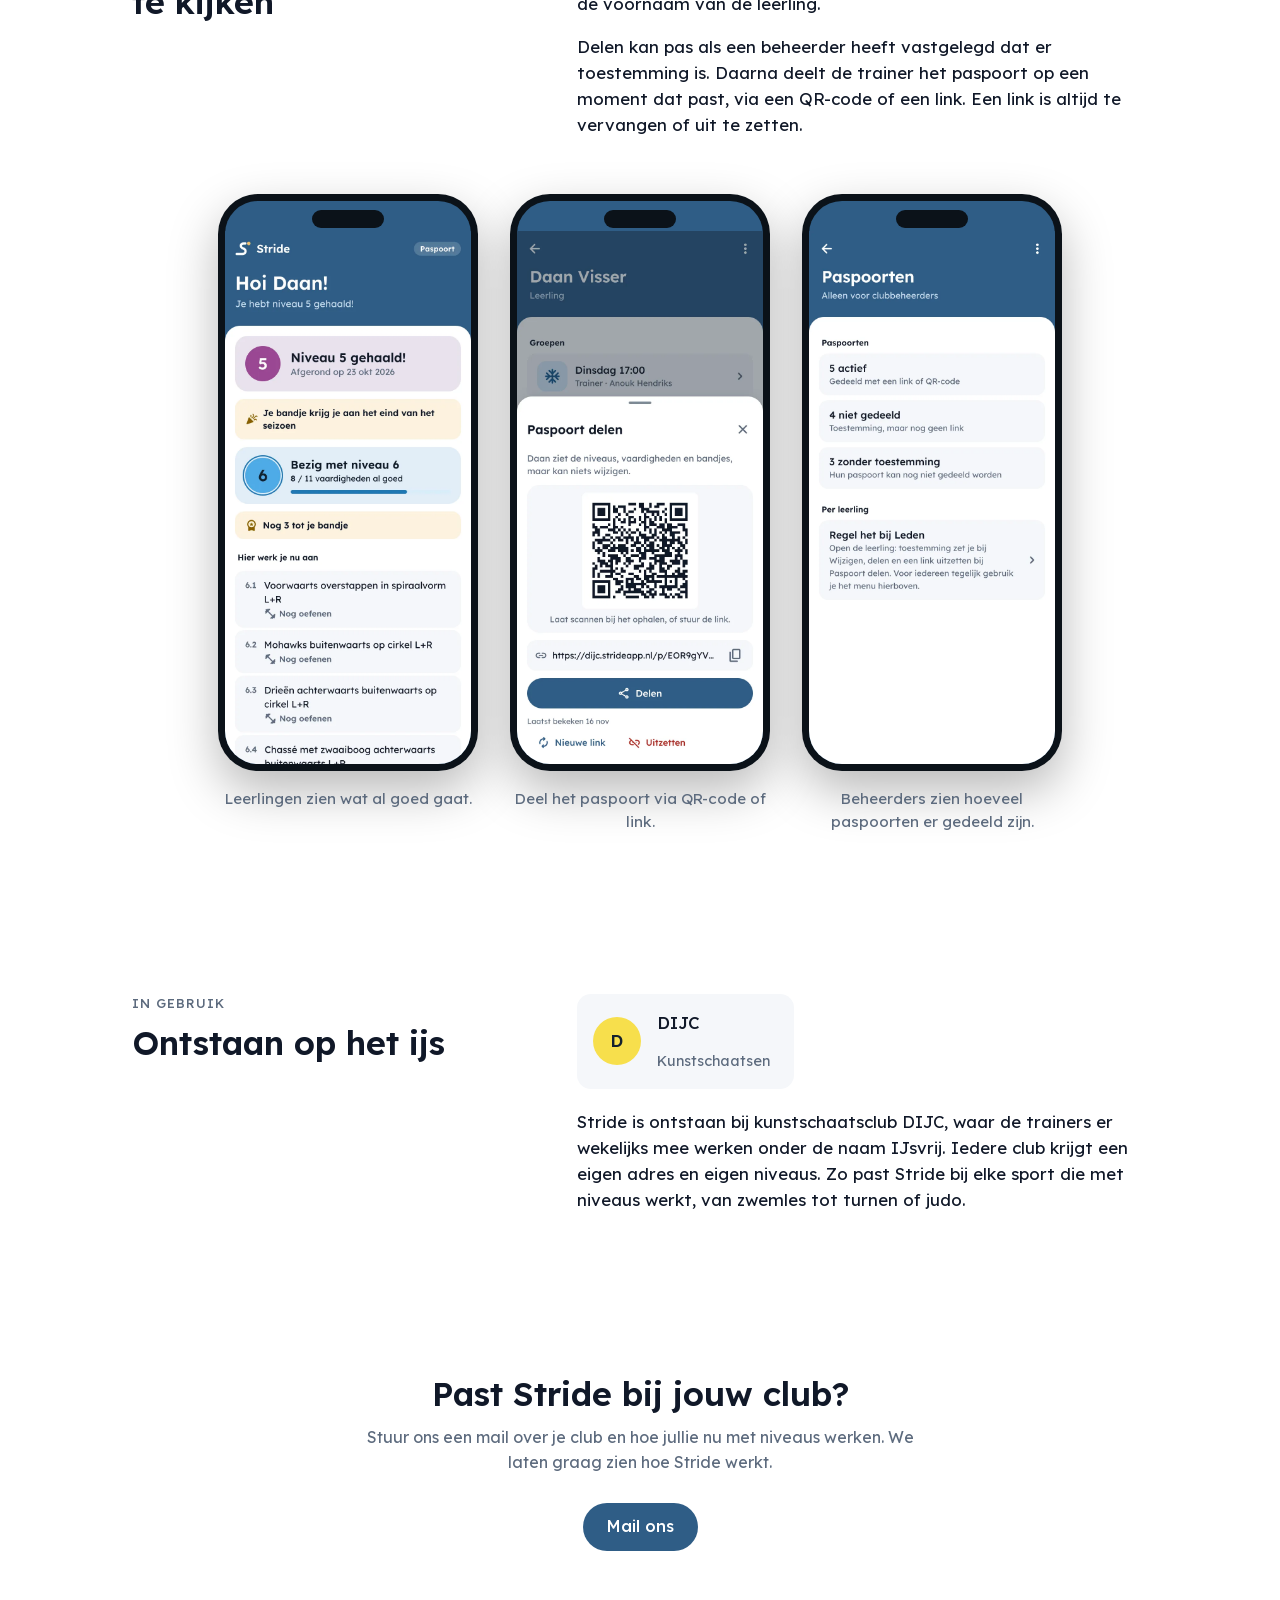
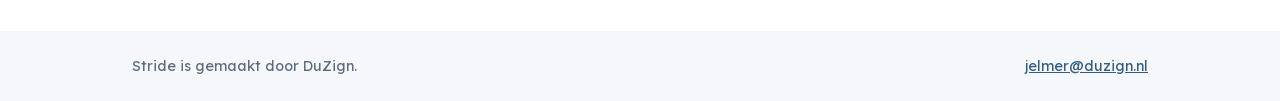
==== commit 23aed153: "update screenshots" ====
--- a/index.html
+++ b/index.html
@@ -113,8 +113,10 @@
           <div class="prose">
             <p>
               Trainers kiezen een vaardigheid en zien de hele groep onder elkaar.
-              Per leerling tikken ze onvoldoende, neutraal of goed aan. De
-              beoordeling wordt direct opgeslagen en is eenvoudig te herstellen.
+              Per leerling tikken ze onvoldoende, neutraal of goed. Elke tik telt
+              als beoordeling en wordt direct opgeslagen; een vergissing maak je
+              meteen ongedaan. De knoppen tellen mee, en onder de naam staat de
+              laatste beoordeling.
               Een leerling afzonderlijk beoordelen kan ook.
             </p>
             <p>
@@ -134,7 +136,7 @@
                   width="390"
                   height="844"
                   loading="lazy"
-                  alt="Groepsbeoordeling van een vaardigheid op niveau 5: per leerling knoppen voor onvoldoende, neutraal en goed."
+                  alt="Groepsbeoordeling van een vaardigheid op niveau 5: per leerling knoppen voor onvoldoende, neutraal en goed, met de laatste beoordeling onder de naam."
                 />
               </div>
             </div>
@@ -151,7 +153,7 @@
                   width="390"
                   height="844"
                   loading="lazy"
-                  alt="Eén leerling op niveau 5: elke vaardigheid met knoppen voor onvoldoende, neutraal en goed."
+                  alt="Eén leerling op niveau 5: elke vaardigheid met knoppen voor onvoldoende, neutraal en goed die tellen hoe vaak ze zijn gegeven."
                 />
               </div>
             </div>
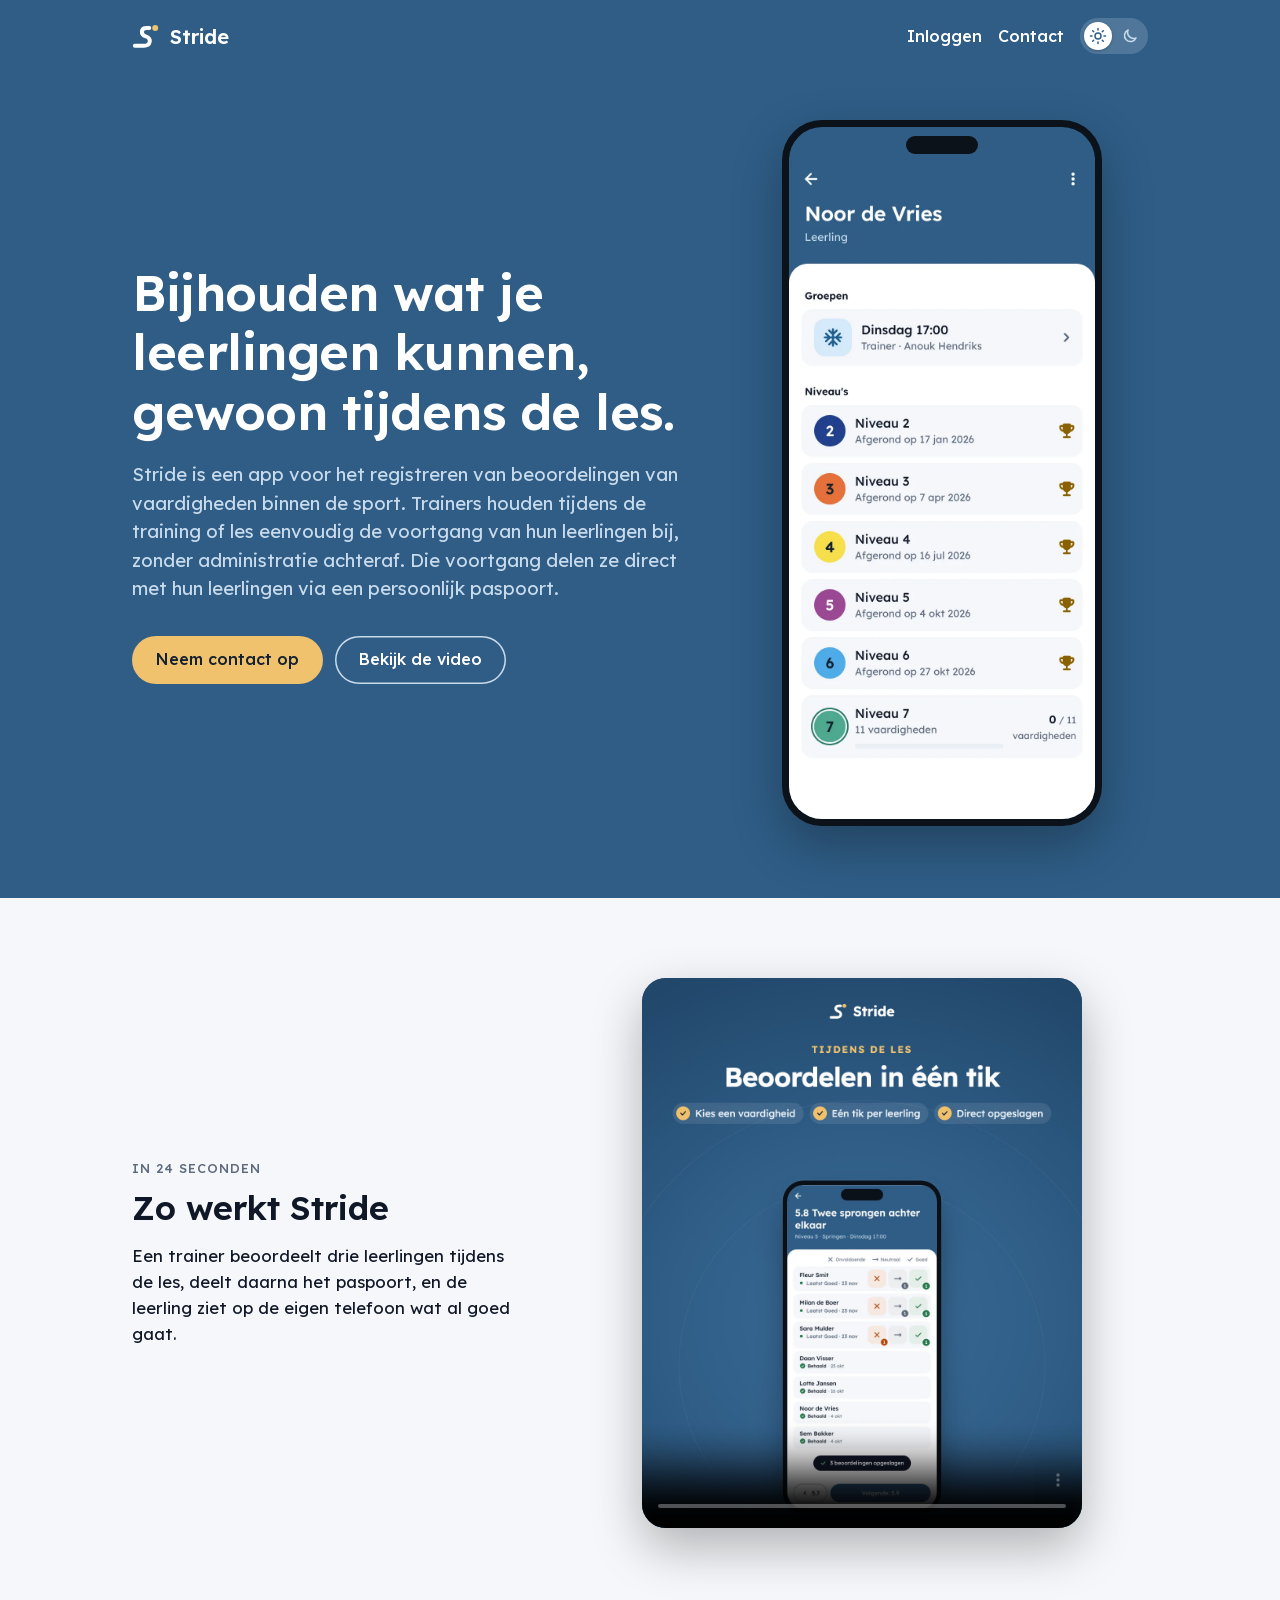
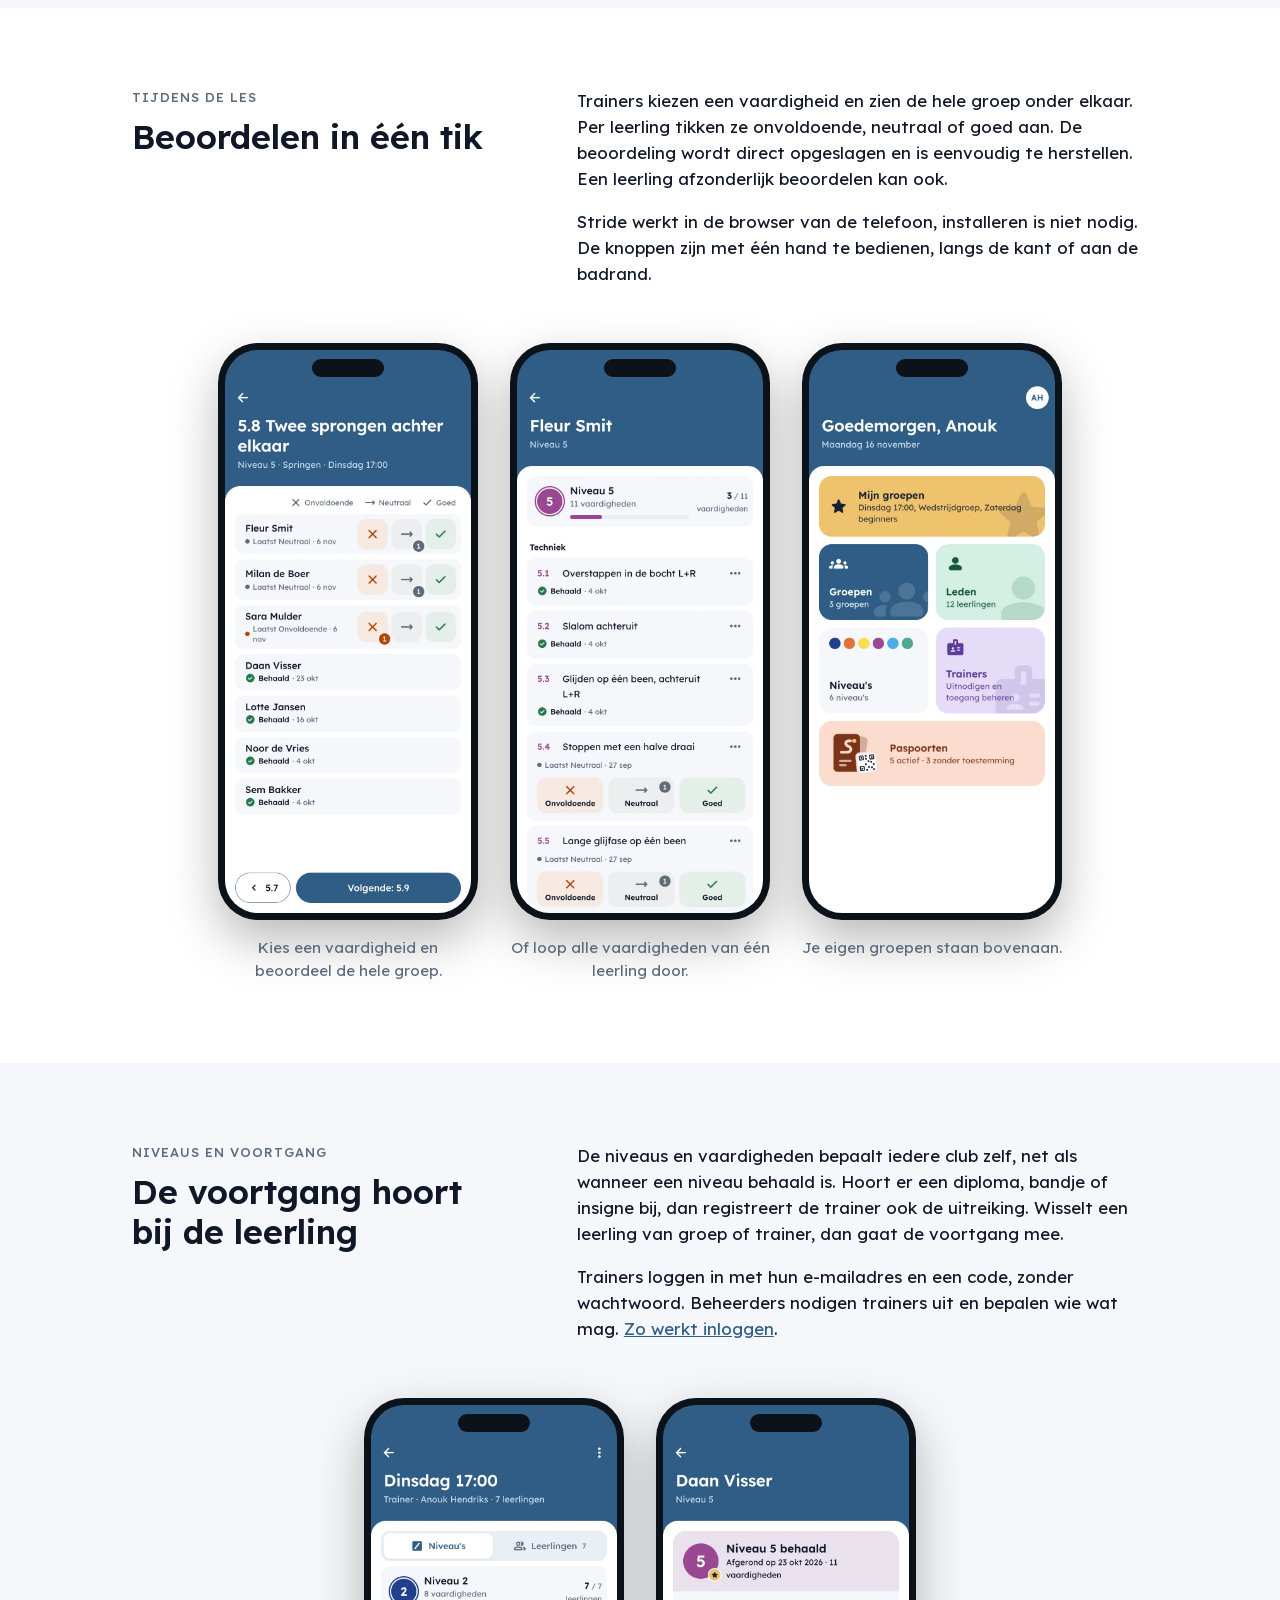
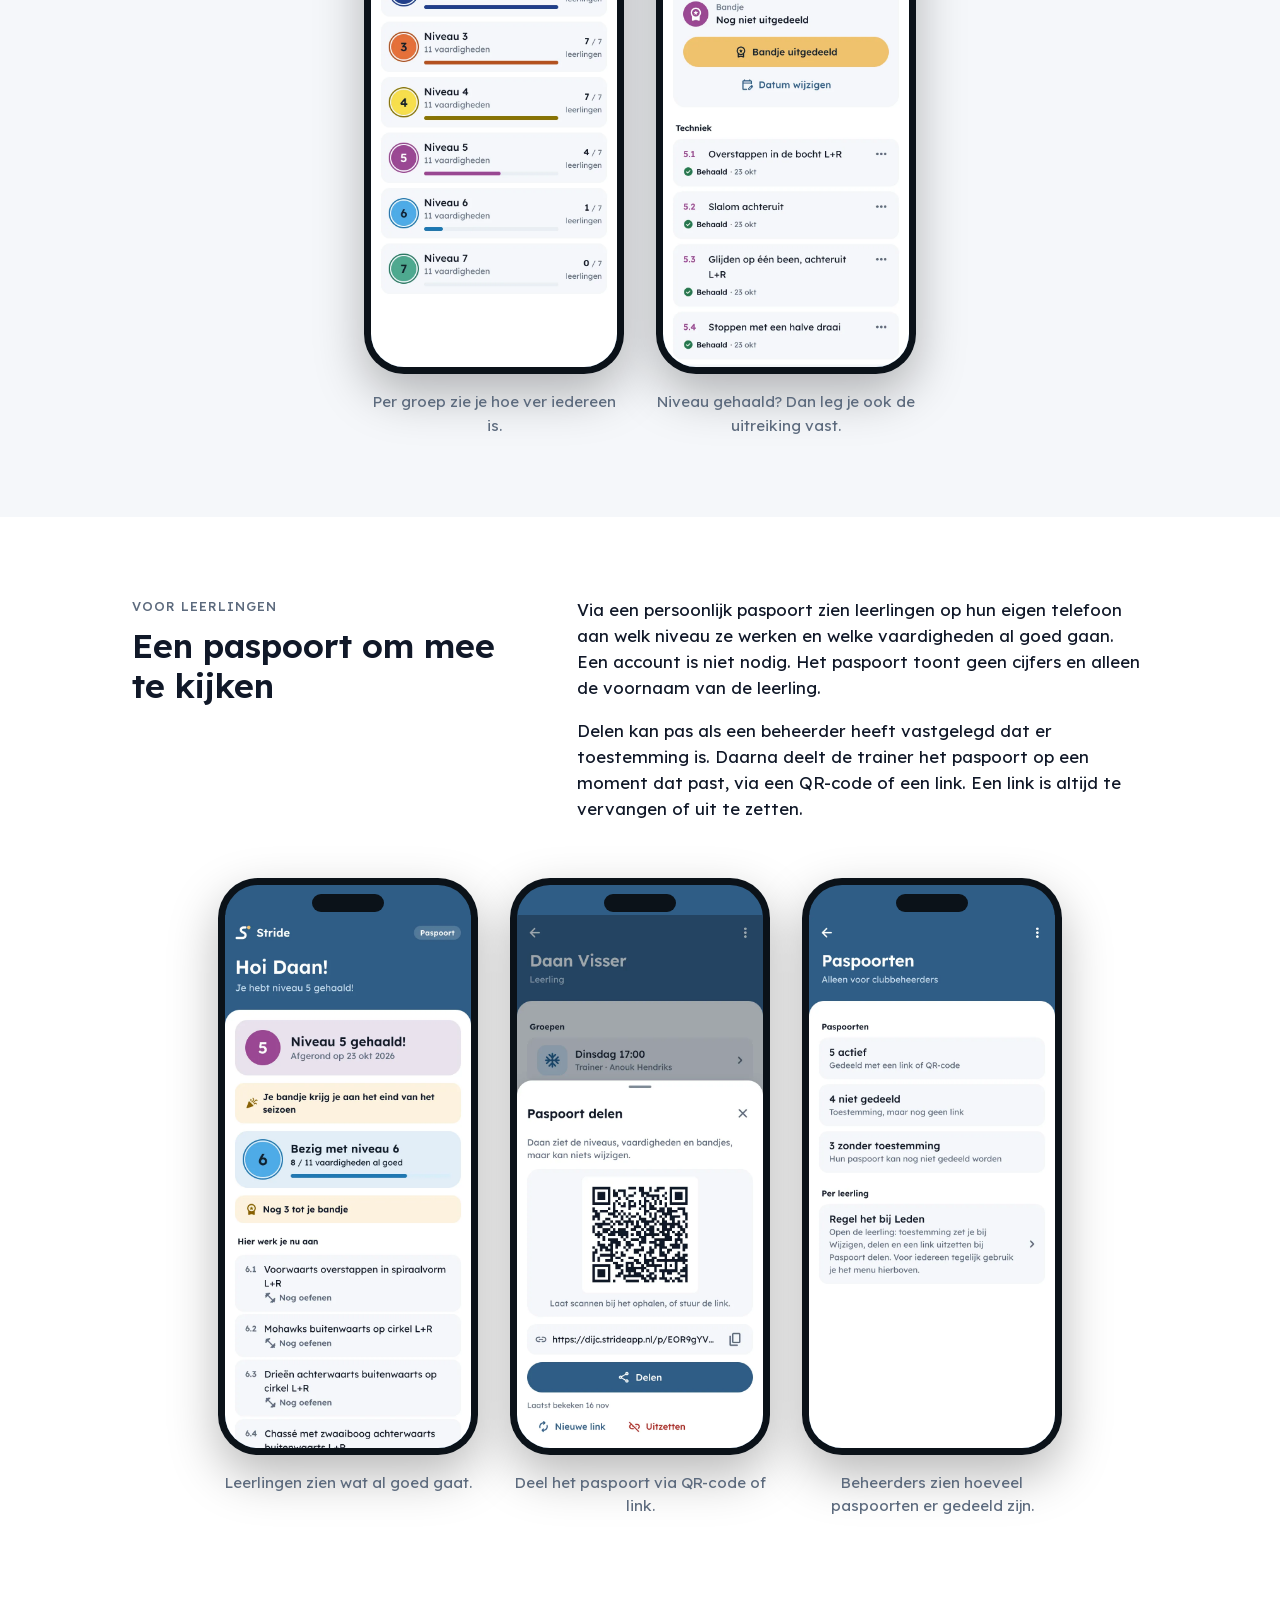
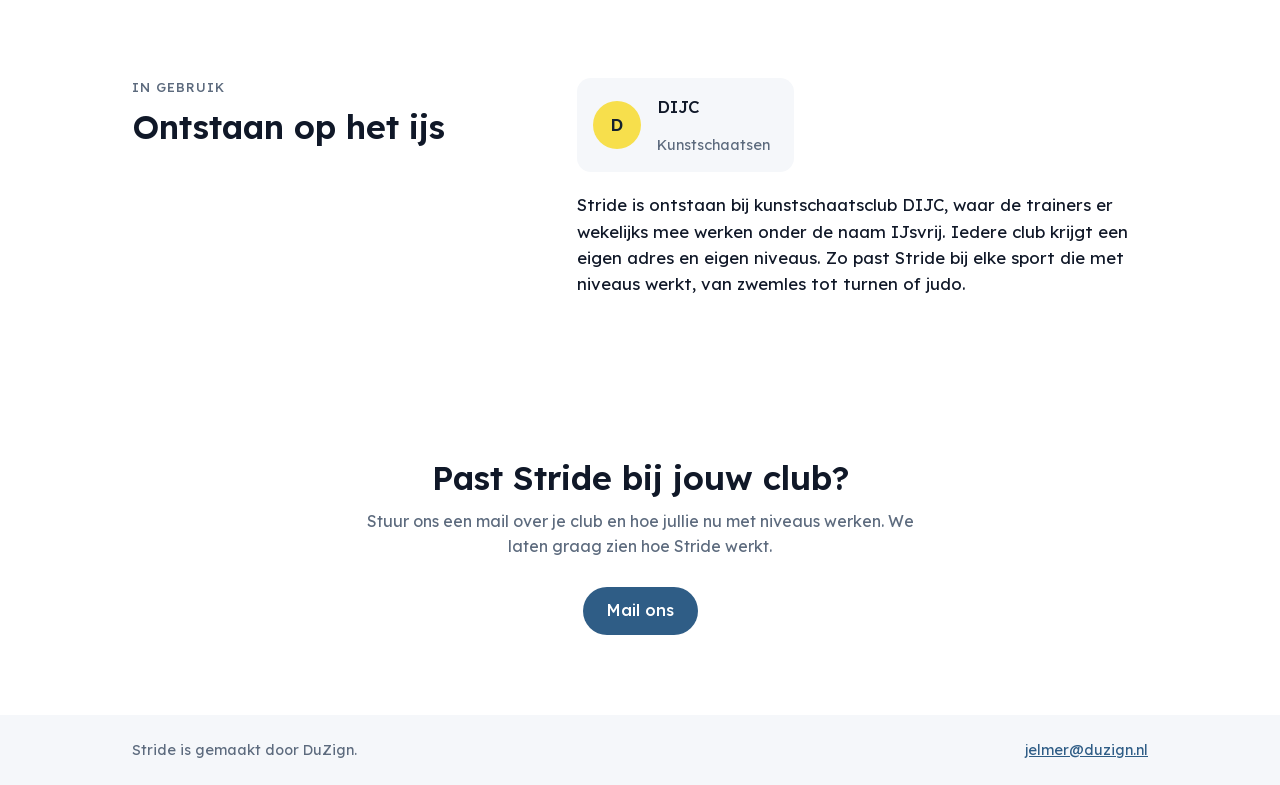
==== commit cec4a75a: "add promo video" ====
--- a/index.html
+++ b/index.html
@@ -15,6 +15,20 @@
       content="Bijhouden wat je leerlingen kunnen, gewoon tijdens de les."
     />
     <meta property="og:type" content="website" />
+    <meta property="og:url" content="https://strideapp.nl/" />
+    <meta
+      property="og:image"
+      content="https://strideapp.nl/video/stride-promo-poster.jpg"
+    />
+    <meta property="og:image:width" content="1080" />
+    <meta property="og:image:height" content="1350" />
+    <meta
+      property="og:video"
+      content="https://strideapp.nl/video/stride-promo.mp4"
+    />
+    <meta property="og:video:type" content="video/mp4" />
+    <meta property="og:video:width" content="1080" />
+    <meta property="og:video:height" content="1350" />
     <link rel="icon" href="favicon.ico" sizes="32x32" />
     <link rel="icon" href="favicon.svg" type="image/svg+xml" />
     <link
@@ -24,7 +38,7 @@
       type="font/woff2"
       crossorigin
     />
-    <link rel="stylesheet" href="styles.css?v=5" />
+    <link rel="stylesheet" href="styles.css?v=6" />
     <script>
       try {
         const theme = localStorage.getItem("theme");
@@ -84,7 +98,7 @@
           </p>
           <div class="hero-actions">
             <a class="btn btn-hero" href="#contact">Neem contact op</a>
-            <a class="btn btn-ghost" href="#meer">Lees verder</a>
+            <a class="btn btn-ghost" href="#video">Bekijk de video</a>
           </div>
         </div>
 
@@ -104,6 +118,36 @@
     </header>
 
     <main>
+      <section id="video" class="section band" aria-labelledby="video-title">
+        <div class="wrap split video-split">
+          <div>
+            <p class="overline">In 24 seconden</p>
+            <h2 id="video-title">Zo werkt Stride</h2>
+            <div class="prose">
+              <p>
+                Een trainer beoordeelt drie leerlingen tijdens de les, deelt
+                daarna het paspoort, en de leerling ziet op de eigen telefoon
+                wat al goed gaat.
+              </p>
+            </div>
+          </div>
+          <figure class="promo">
+            <video
+              controls
+              playsinline
+              preload="metadata"
+              poster="video/stride-promo-poster.jpg"
+              width="1080"
+              height="1350"
+              aria-label="Promovideo van Stride met muziek: een trainer beoordeelt drie leerlingen met één tik per leerling, deelt het paspoort via QR-code of link, en de leerling ziet op het paspoort wat al goed gaat."
+            >
+              <source src="video/stride-promo.mp4" type="video/mp4" />
+              <a href="video/stride-promo.mp4">Download de video (MP4)</a>
+            </video>
+          </figure>
+        </div>
+      </section>
+
       <section id="meer" class="section wrap" aria-labelledby="lesson-title">
         <div class="split">
           <div>
@@ -113,10 +157,8 @@
           <div class="prose">
             <p>
               Trainers kiezen een vaardigheid en zien de hele groep onder elkaar.
-              Per leerling tikken ze onvoldoende, neutraal of goed. Elke tik telt
-              als beoordeling en wordt direct opgeslagen; een vergissing maak je
-              meteen ongedaan. De knoppen tellen mee, en onder de naam staat de
-              laatste beoordeling.
+              Per leerling tikken ze onvoldoende, neutraal of goed aan. De
+              beoordeling wordt direct opgeslagen en is eenvoudig te herstellen.
               Een leerling afzonderlijk beoordelen kan ook.
             </p>
             <p>
@@ -136,7 +178,7 @@
                   width="390"
                   height="844"
                   loading="lazy"
-                  alt="Groepsbeoordeling van een vaardigheid op niveau 5: per leerling knoppen voor onvoldoende, neutraal en goed, met de laatste beoordeling onder de naam."
+                  alt="Groepsbeoordeling van een vaardigheid op niveau 5: per leerling knoppen voor onvoldoende, neutraal en goed."
                 />
               </div>
             </div>
@@ -153,7 +195,7 @@
                   width="390"
                   height="844"
                   loading="lazy"
-                  alt="Eén leerling op niveau 5: elke vaardigheid met knoppen voor onvoldoende, neutraal en goed die tellen hoe vaak ze zijn gegeven."
+                  alt="Eén leerling op niveau 5: elke vaardigheid met knoppen voor onvoldoende, neutraal en goed."
                 />
               </div>
             </div>
--- a/styles.css
+++ b/styles.css
@@ -484,6 +484,34 @@
   margin-bottom: 0;
 }
 
+/* Promo video (4:5), next to its intro */
+.video-split {
+  align-items: center;
+}
+
+.video-split .prose {
+  margin-top: 16px;
+}
+
+.promo {
+  justify-self: center;
+  width: 100%;
+  max-width: 440px;
+  margin: 0;
+}
+
+.promo video {
+  display: block;
+  width: 100%;
+  height: auto;
+  aspect-ratio: 4 / 5;
+  border-radius: var(--radius-xl);
+  background: var(--header);
+  box-shadow:
+    0 0 0 1px var(--phone-ring),
+    0 20px 50px rgb(0 0 0 / 0.28);
+}
+
 .prose {
   max-width: 38em;
   font-size: 1.05rem;
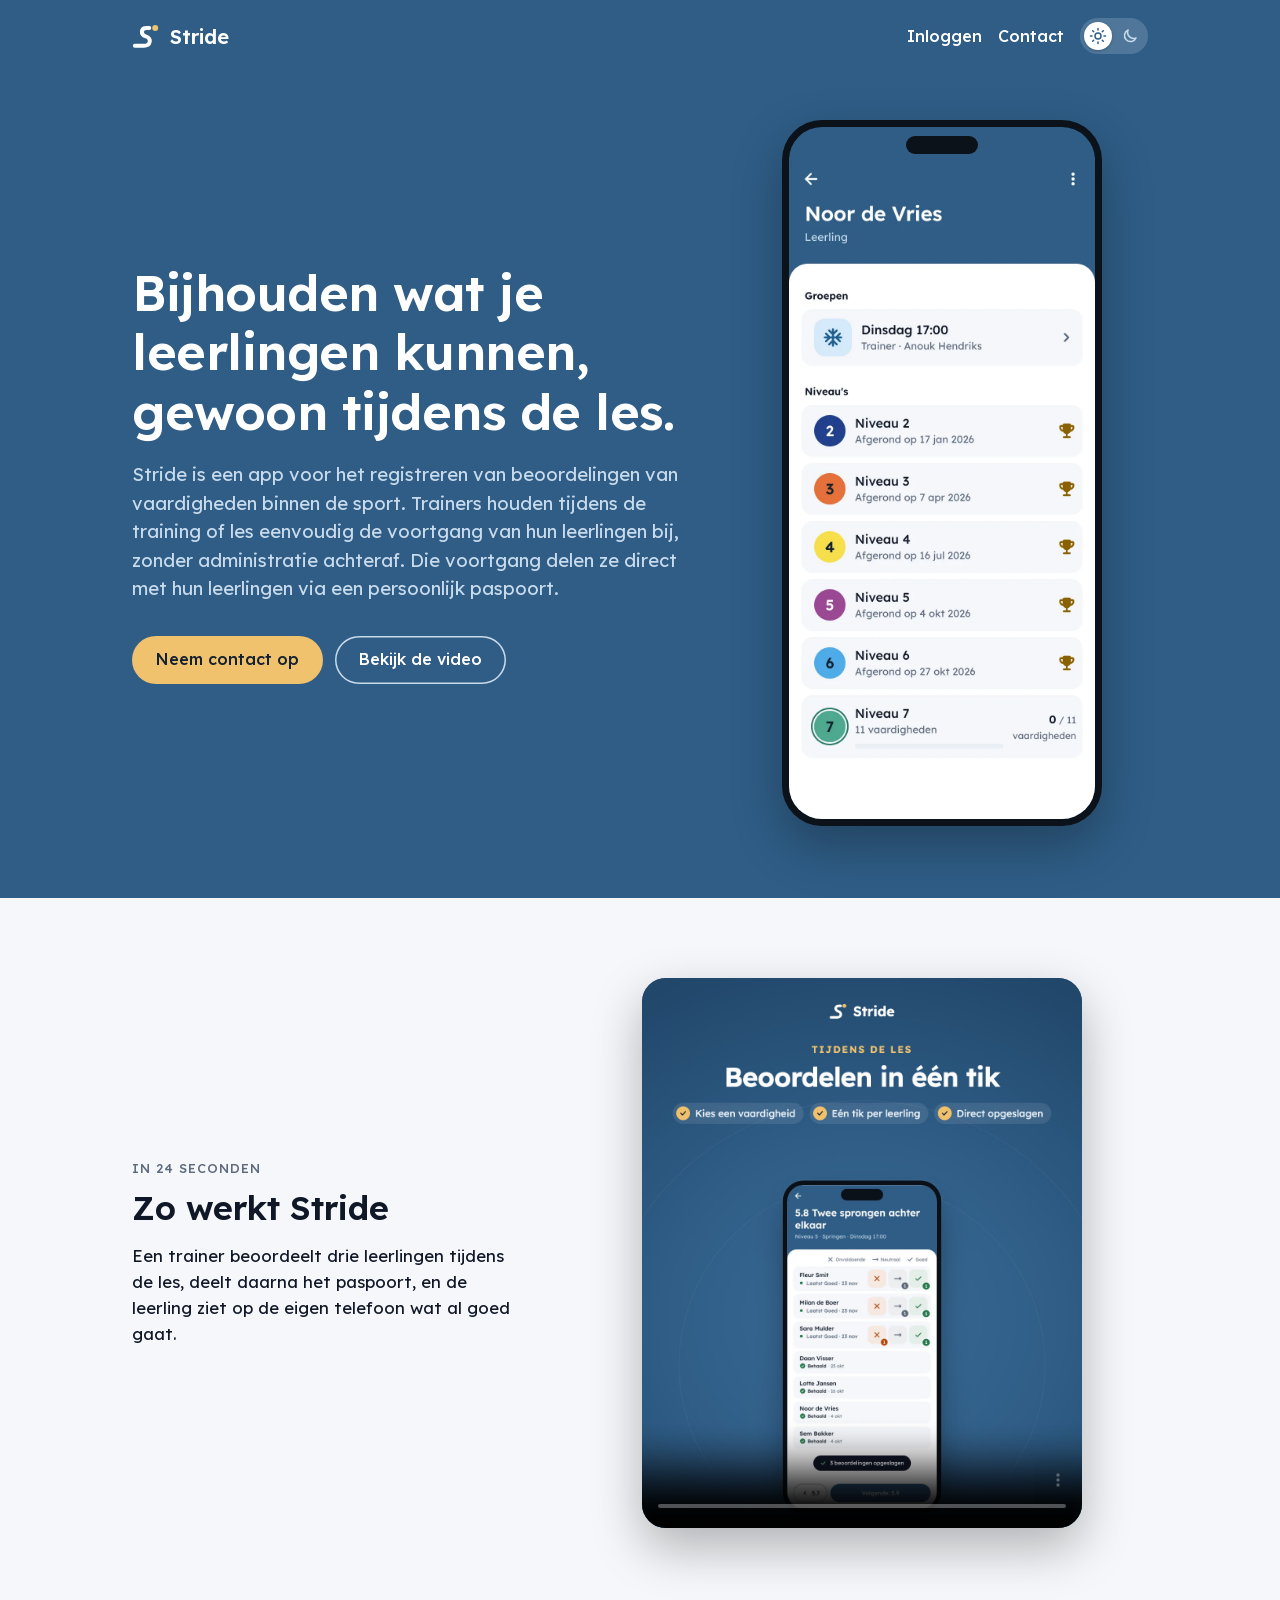
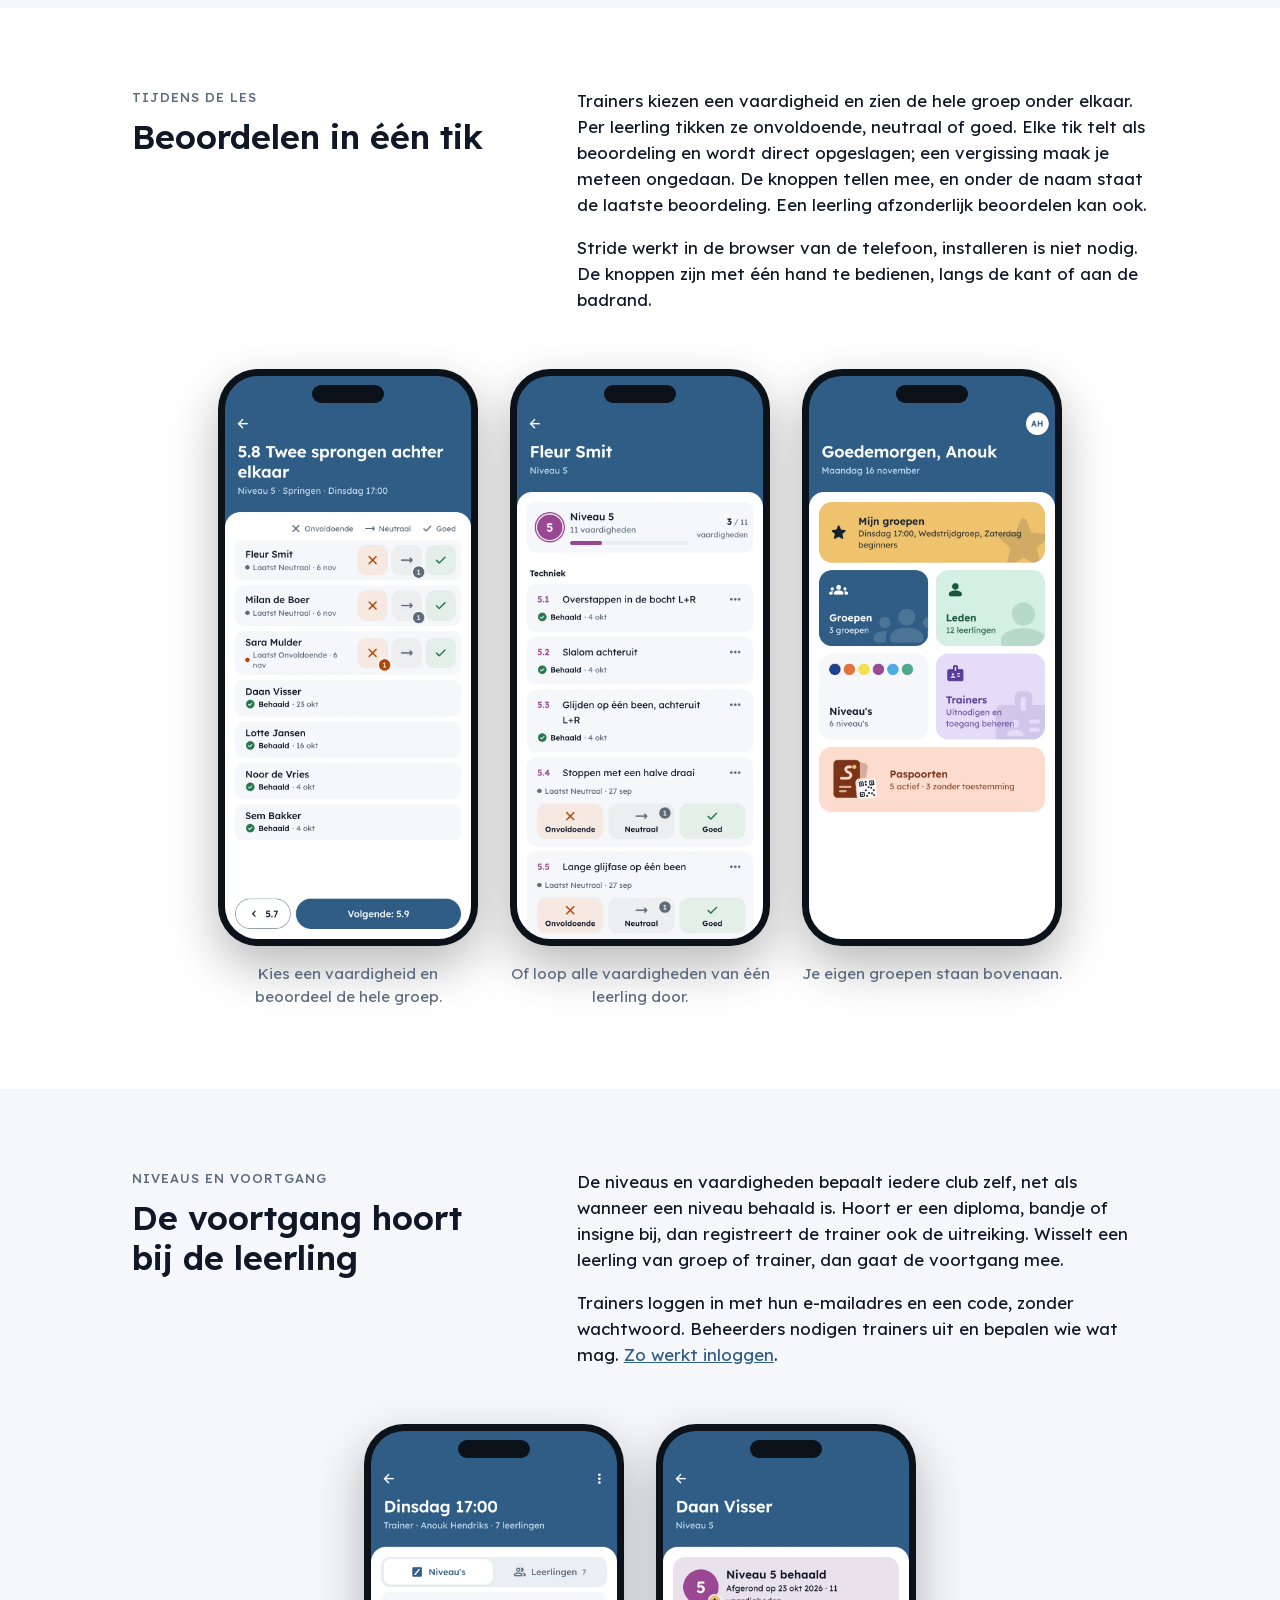
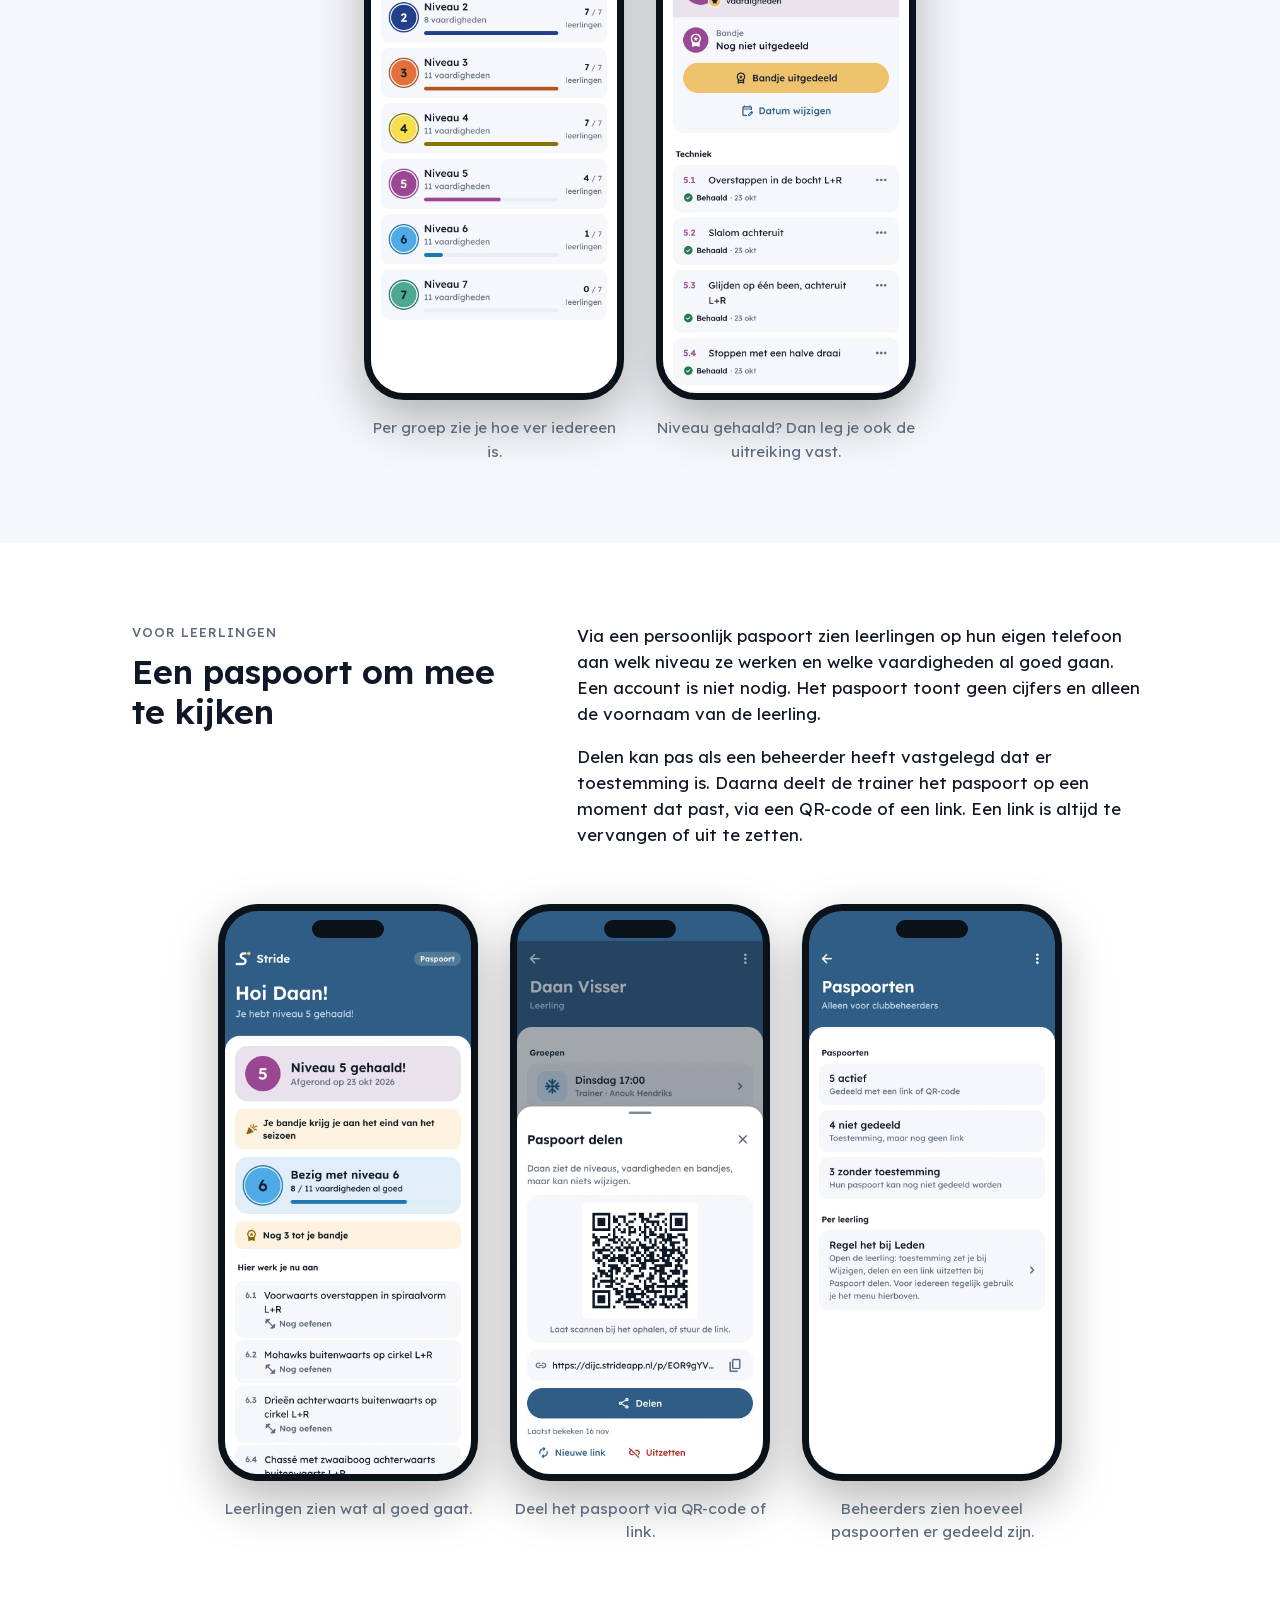
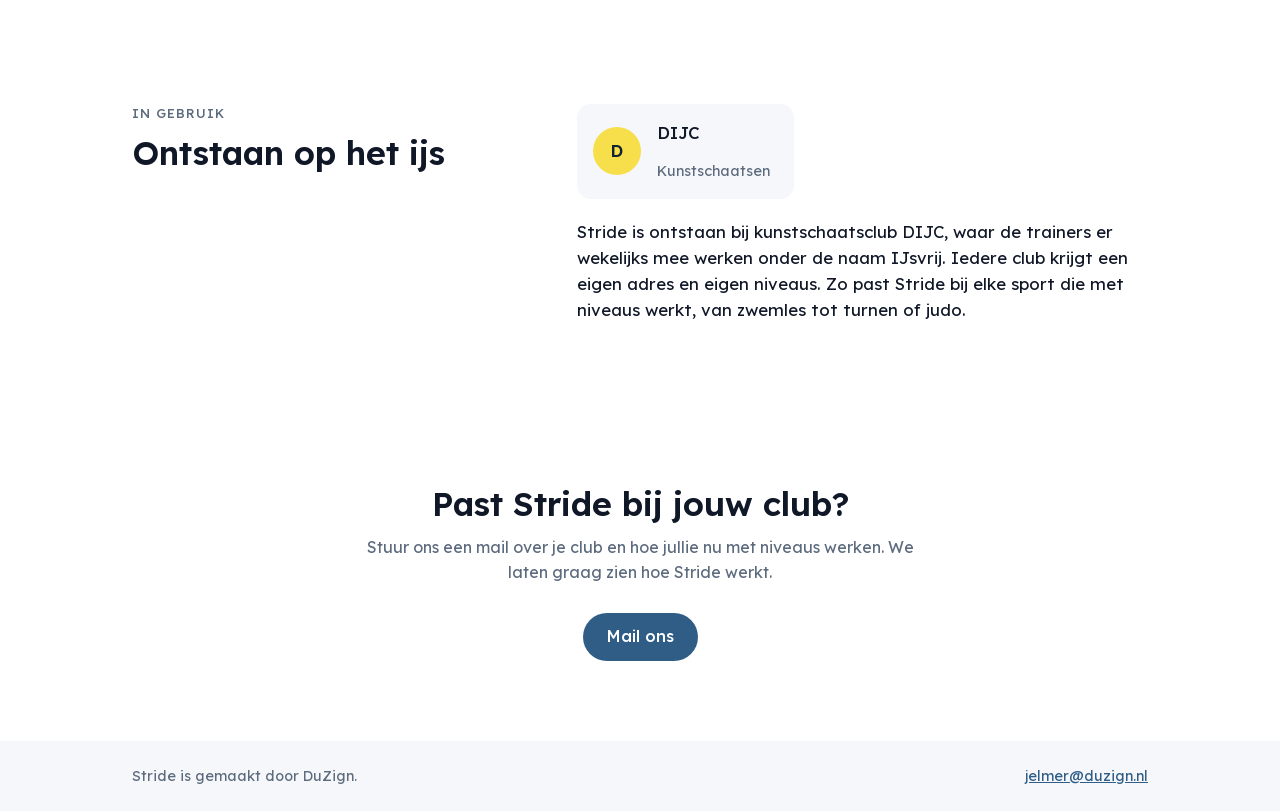
==== commit 2836f3f8: "Merge pull request #11 from duzign/feature/promo-video add promo video" ====
--- a/index.html
+++ b/index.html
@@ -157,8 +157,10 @@
           <div class="prose">
             <p>
               Trainers kiezen een vaardigheid en zien de hele groep onder elkaar.
-              Per leerling tikken ze onvoldoende, neutraal of goed aan. De
-              beoordeling wordt direct opgeslagen en is eenvoudig te herstellen.
+              Per leerling tikken ze onvoldoende, neutraal of goed. Elke tik telt
+              als beoordeling en wordt direct opgeslagen; een vergissing maak je
+              meteen ongedaan. De knoppen tellen mee, en onder de naam staat de
+              laatste beoordeling.
               Een leerling afzonderlijk beoordelen kan ook.
             </p>
             <p>
@@ -178,7 +180,7 @@
                   width="390"
                   height="844"
                   loading="lazy"
-                  alt="Groepsbeoordeling van een vaardigheid op niveau 5: per leerling knoppen voor onvoldoende, neutraal en goed."
+                  alt="Groepsbeoordeling van een vaardigheid op niveau 5: per leerling knoppen voor onvoldoende, neutraal en goed, met de laatste beoordeling onder de naam."
                 />
               </div>
             </div>
@@ -195,7 +197,7 @@
                   width="390"
                   height="844"
                   loading="lazy"
-                  alt="Eén leerling op niveau 5: elke vaardigheid met knoppen voor onvoldoende, neutraal en goed."
+                  alt="Eén leerling op niveau 5: elke vaardigheid met knoppen voor onvoldoende, neutraal en goed die tellen hoe vaak ze zijn gegeven."
                 />
               </div>
             </div>
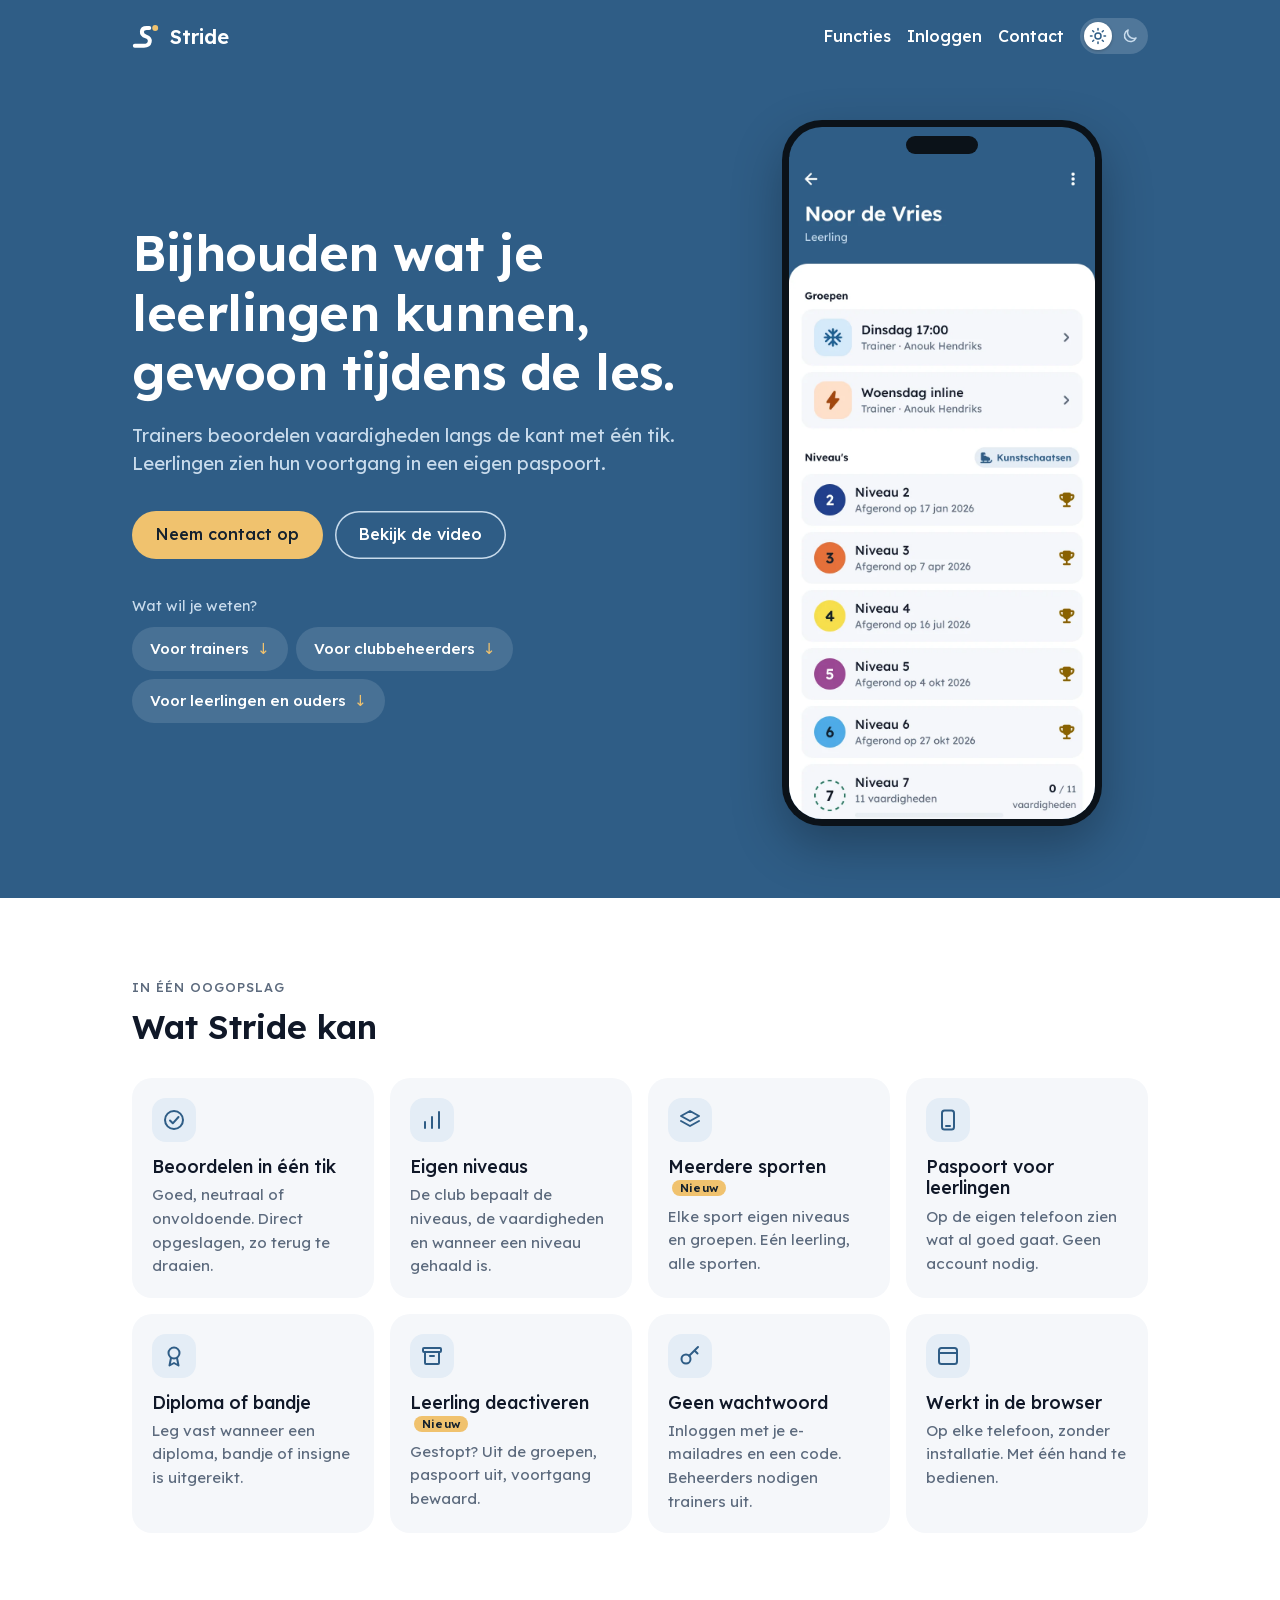
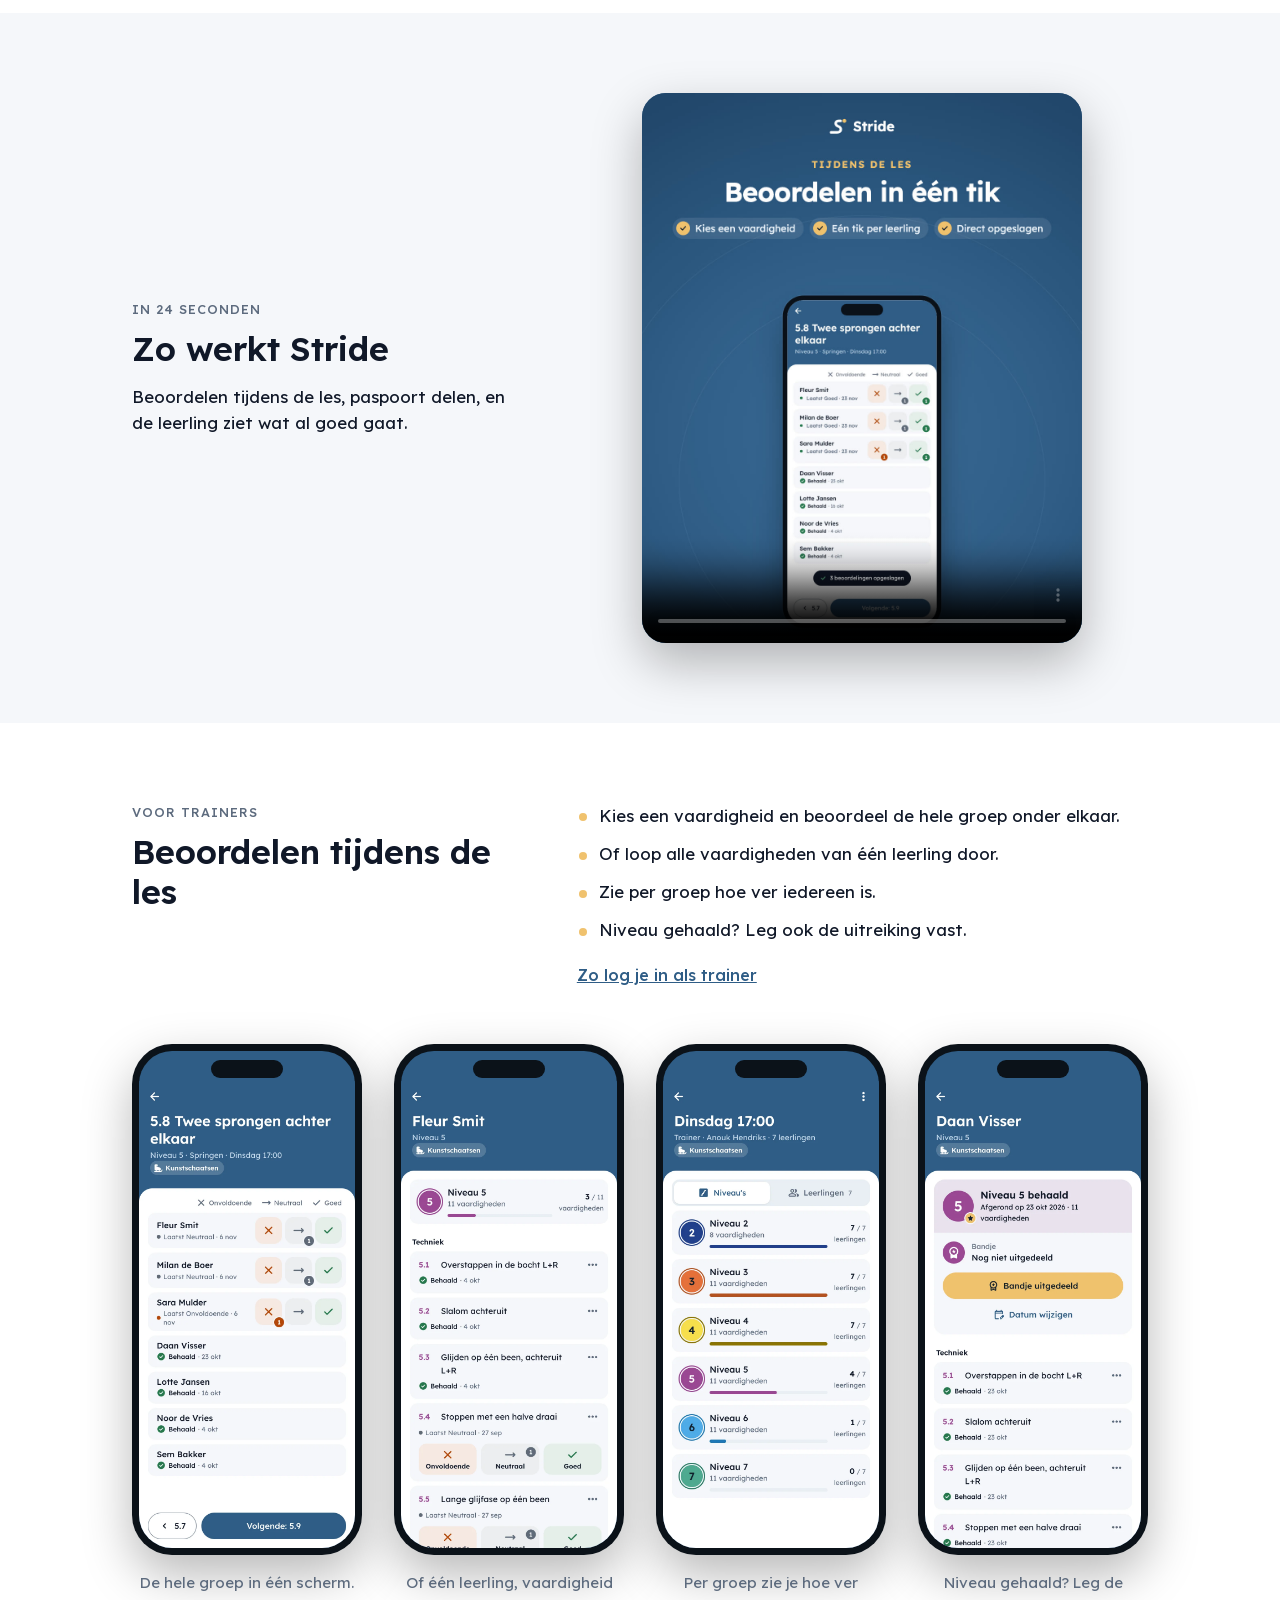
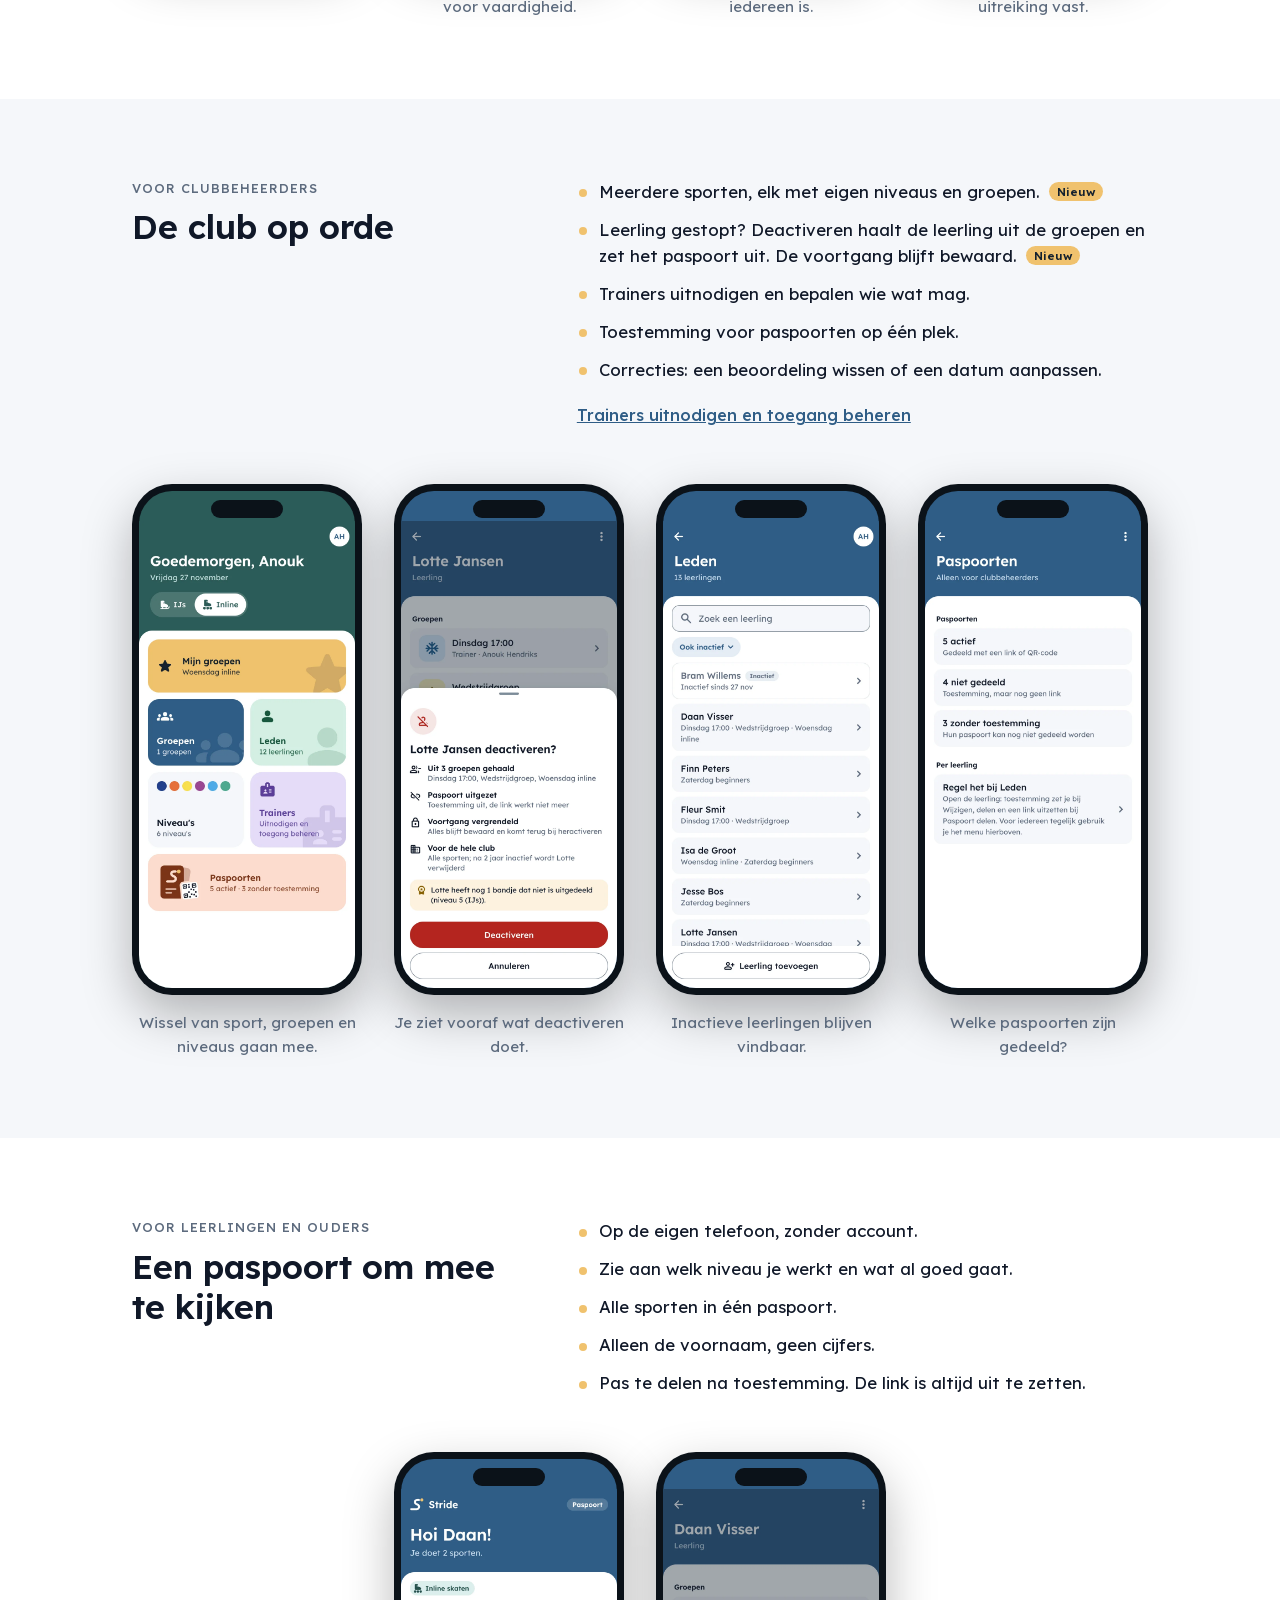
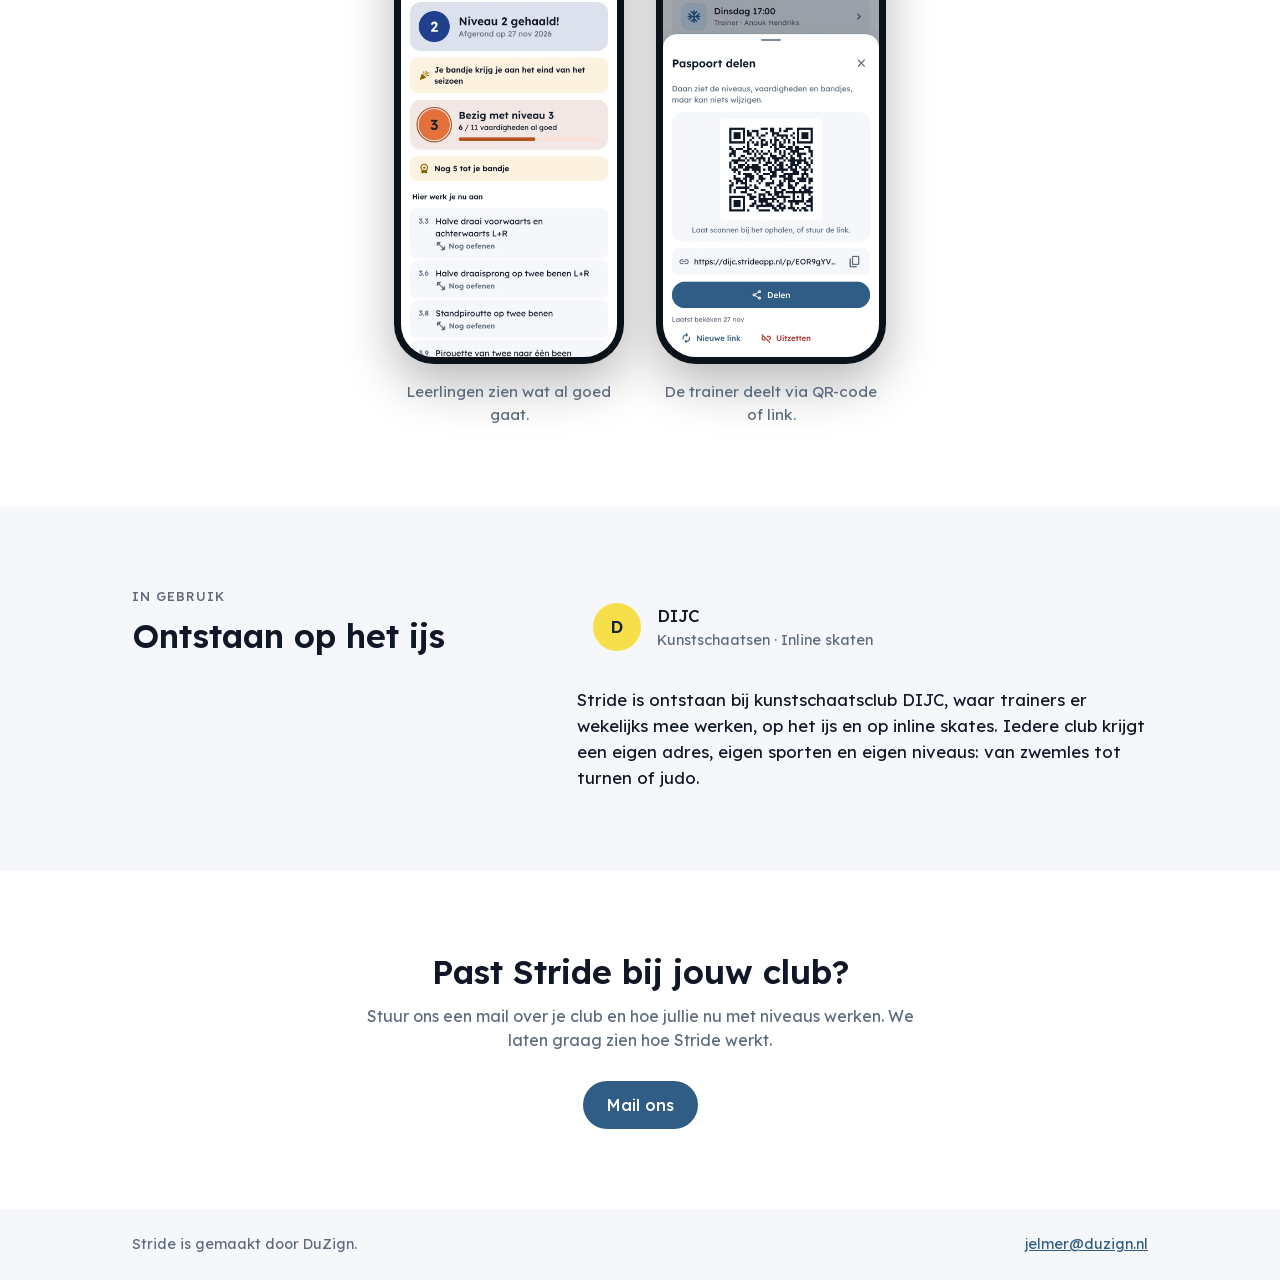
==== commit 44becdc8: "Refresh the homepage around roles and new features - Hero with shortcuts for trainers, club admins a" ====
--- a/index.html
+++ b/index.html
@@ -6,7 +6,7 @@
     <title>Stride · Vaardigheden bijhouden voor sportclubs</title>
     <meta
       name="description"
-      content="Stride is een app voor het registreren van beoordelingen van vaardigheden binnen de sport. Trainers houden tijdens de training of les eenvoudig de voortgang van hun leerlingen bij, zonder administratie achteraf."
+      content="Stride is een app voor sportclubs: trainers beoordelen vaardigheden tijdens de les met één tik, clubbeheerders regelen sporten, niveaus en trainers, en leerlingen zien hun voortgang in een eigen paspoort."
     />
     <meta name="theme-color" content="#2f5d86" />
     <meta property="og:title" content="Stride" />
@@ -38,7 +38,7 @@
       type="font/woff2"
       crossorigin
     />
-    <link rel="stylesheet" href="styles.css?v=6" />
+    <link rel="stylesheet" href="styles.css?v=7" />
     <script>
       try {
         const theme = localStorage.getItem("theme");
@@ -61,6 +61,7 @@
           <span>Stride</span>
         </a>
         <div class="nav-actions">
+          <a class="nav-link nav-extra" href="#functies">Functies</a>
           <a class="nav-link" href="inloggen/">Inloggen</a>
           <a class="nav-link" href="#contact">Contact</a>
           <button
@@ -90,16 +91,21 @@
         <div class="hero-copy">
           <h1>Bijhouden wat je leerlingen kunnen, gewoon tijdens de les.</h1>
           <p class="lead">
-            Stride is een app voor het registreren van beoordelingen van
-            vaardigheden binnen de sport. Trainers houden tijdens de training of
-            les eenvoudig de voortgang van hun leerlingen bij, zonder
-            administratie achteraf. Die voortgang delen ze direct met hun
-            leerlingen via een persoonlijk paspoort.
+            Trainers beoordelen vaardigheden langs de kant met één tik.
+            Leerlingen zien hun voortgang in een eigen paspoort.
           </p>
           <div class="hero-actions">
             <a class="btn btn-hero" href="#contact">Neem contact op</a>
             <a class="btn btn-ghost" href="#video">Bekijk de video</a>
           </div>
+          <nav class="roles" aria-label="Kies wat bij jou past">
+            <p class="roles-label">Wat wil je weten?</p>
+            <ul class="role-chips">
+              <li><a class="role-chip" href="#trainers">Voor trainers</a></li>
+              <li><a class="role-chip" href="#beheerders">Voor clubbeheerders</a></li>
+              <li><a class="role-chip" href="#leerlingen">Voor leerlingen en ouders</a></li>
+            </ul>
+          </nav>
         </div>
 
         <figure class="phone hero-phone">
@@ -110,7 +116,7 @@
               fetchpriority="high"
               width="390"
               height="844"
-              alt="Overzicht van een leerling in Stride: niveau 2 tot en met 5 afgerond met datum en beker, niveau 6 onderweg."
+              alt="Pagina van een leerling in Stride: groepen in kunstschaatsen en inline skaten, en per niveau de datum waarop het is afgerond."
             />
           </div>
         </figure>
@@ -118,6 +124,85 @@
     </header>
 
     <main>
+      <section id="functies" class="section wrap" aria-labelledby="features-title">
+        <p class="overline">In één oogopslag</p>
+        <h2 id="features-title">Wat Stride kan</h2>
+        <ul class="features">
+          <li>
+            <a class="feature" href="#trainers">
+              <span class="feature-icon" aria-hidden="true">
+                <svg viewBox="0 0 24 24"><circle cx="12" cy="12" r="9" /><path d="M8 12.5l2.8 2.8L16.5 9" /></svg>
+              </span>
+              <h3>Beoordelen in één tik</h3>
+              <p>Goed, neutraal of onvoldoende. Direct opgeslagen, zo terug te draaien.</p>
+            </a>
+          </li>
+          <li>
+            <a class="feature" href="#beheerders">
+              <span class="feature-icon" aria-hidden="true">
+                <svg viewBox="0 0 24 24"><path d="M5 20v-6M12 20V9M19 20V4" /></svg>
+              </span>
+              <h3>Eigen niveaus</h3>
+              <p>De club bepaalt de niveaus, de vaardigheden en wanneer een niveau gehaald is.</p>
+            </a>
+          </li>
+          <li>
+            <a class="feature" href="#beheerders">
+              <span class="feature-icon" aria-hidden="true">
+                <svg viewBox="0 0 24 24"><path d="M12 3l9 5-9 5-9-5 9-5z" /><path d="M3 13l9 5 9-5" /></svg>
+              </span>
+              <h3>Meerdere sporten <span class="badge-new">Nieuw</span></h3>
+              <p>Elke sport eigen niveaus en groepen. Eén leerling, alle sporten.</p>
+            </a>
+          </li>
+          <li>
+            <a class="feature" href="#leerlingen">
+              <span class="feature-icon" aria-hidden="true">
+                <svg viewBox="0 0 24 24"><rect x="6" y="2.5" width="12" height="19" rx="2.5" /><path d="M10 18h4" /></svg>
+              </span>
+              <h3>Paspoort voor leerlingen</h3>
+              <p>Op de eigen telefoon zien wat al goed gaat. Geen account nodig.</p>
+            </a>
+          </li>
+          <li>
+            <a class="feature" href="#trainers">
+              <span class="feature-icon" aria-hidden="true">
+                <svg viewBox="0 0 24 24"><circle cx="12" cy="9" r="5.5" /><path d="M9 14l-1.5 7.5L12 19l4.5 2.5L15 14" /></svg>
+              </span>
+              <h3>Diploma of bandje</h3>
+              <p>Leg vast wanneer een diploma, bandje of insigne is uitgereikt.</p>
+            </a>
+          </li>
+          <li>
+            <a class="feature" href="#beheerders">
+              <span class="feature-icon" aria-hidden="true">
+                <svg viewBox="0 0 24 24"><rect x="3" y="4" width="18" height="4" rx="1" /><path d="M5 8v11a1 1 0 001 1h12a1 1 0 001-1V8M10 12h4" /></svg>
+              </span>
+              <h3>Leerling deactiveren <span class="badge-new">Nieuw</span></h3>
+              <p>Gestopt? Uit de groepen, paspoort uit, voortgang bewaard.</p>
+            </a>
+          </li>
+          <li>
+            <a class="feature" href="inloggen/">
+              <span class="feature-icon" aria-hidden="true">
+                <svg viewBox="0 0 24 24"><circle cx="8" cy="15" r="4.5" /><path d="M11.2 11.8L20 3M16.5 6.5l3 3" /></svg>
+              </span>
+              <h3>Geen wachtwoord</h3>
+              <p>Inloggen met je e-mailadres en een code. Beheerders nodigen trainers uit.</p>
+            </a>
+          </li>
+          <li>
+            <a class="feature" href="#trainers">
+              <span class="feature-icon" aria-hidden="true">
+                <svg viewBox="0 0 24 24"><rect x="3" y="4" width="18" height="16" rx="2.5" /><path d="M3 9h18" /></svg>
+              </span>
+              <h3>Werkt in de browser</h3>
+              <p>Op elke telefoon, zonder installatie. Met één hand te bedienen.</p>
+            </a>
+          </li>
+        </ul>
+      </section>
+
       <section id="video" class="section band" aria-labelledby="video-title">
         <div class="wrap split video-split">
           <div>
@@ -125,8 +210,7 @@
             <h2 id="video-title">Zo werkt Stride</h2>
             <div class="prose">
               <p>
-                Een trainer beoordeelt drie leerlingen tijdens de les, deelt
-                daarna het paspoort, en de leerling ziet op de eigen telefoon
+                Beoordelen tijdens de les, paspoort delen, en de leerling ziet
                 wat al goed gaat.
               </p>
             </div>
@@ -148,26 +232,20 @@
         </div>
       </section>
 
-      <section id="meer" class="section wrap" aria-labelledby="lesson-title">
+      <section id="trainers" class="section wrap role" aria-labelledby="trainers-title">
         <div class="split">
           <div>
-            <p class="overline">Tijdens de les</p>
-            <h2 id="lesson-title">Beoordelen in één tik</h2>
-          </div>
-          <div class="prose">
-            <p>
-              Trainers kiezen een vaardigheid en zien de hele groep onder elkaar.
-              Per leerling tikken ze onvoldoende, neutraal of goed. Elke tik telt
-              als beoordeling en wordt direct opgeslagen; een vergissing maak je
-              meteen ongedaan. De knoppen tellen mee, en onder de naam staat de
-              laatste beoordeling.
-              Een leerling afzonderlijk beoordelen kan ook.
-            </p>
-            <p>
-              Stride werkt in de browser van de telefoon, installeren is niet
-              nodig. De knoppen zijn met één hand te bedienen, langs de kant of
-              aan de badrand.
-            </p>
+            <p class="overline">Voor trainers</p>
+            <h2 id="trainers-title">Beoordelen tijdens de les</h2>
+          </div>
+          <div>
+            <ul class="checks">
+              <li>Kies een vaardigheid en beoordeel de hele groep onder elkaar.</li>
+              <li>Of loop alle vaardigheden van één leerling door.</li>
+              <li>Zie per groep hoe ver iedereen is.</li>
+              <li>Niveau gehaald? Leg ook de uitreiking vast.</li>
+            </ul>
+            <p class="role-link"><a href="inloggen/">Zo log je in als trainer</a></p>
           </div>
         </div>
         <div class="shots">
@@ -184,9 +262,7 @@
                 />
               </div>
             </div>
-            <figcaption>
-              Kies een vaardigheid en beoordeel de hele groep.
-            </figcaption>
+            <figcaption>De hele groep in één scherm.</figcaption>
           </figure>
           <figure>
             <div class="phone">
@@ -201,111 +277,138 @@
                 />
               </div>
             </div>
-            <figcaption>
-              Of loop alle vaardigheden van één leerling door.
-            </figcaption>
+            <figcaption>Of één leerling, vaardigheid voor vaardigheid.</figcaption>
           </figure>
           <figure>
             <div class="phone">
               <div class="screen">
                 <img
-                  src="img/home.webp"
-                  data-dark="img/home-dark.webp"
+                  src="img/groep.webp"
+                  data-dark="img/groep-dark.webp"
                   width="390"
                   height="844"
                   loading="lazy"
-                  alt="Startscherm van Stride met tegels voor mijn groepen, groepen, leden, niveaus, trainers en paspoorten."
-                />
-              </div>
-            </div>
-            <figcaption>Je eigen groepen staan bovenaan.</figcaption>
-          </figure>
-        </div>
-      </section>
-
-      <section class="section band" aria-labelledby="levels-title">
+                  alt="Een groep met per niveau hoeveel leerlingen het hebben afgerond."
+                />
+              </div>
+            </div>
+            <figcaption>Per groep zie je hoe ver iedereen is.</figcaption>
+          </figure>
+          <figure>
+            <div class="phone">
+              <div class="screen">
+                <img
+                  src="img/bandje.webp"
+                  data-dark="img/bandje-dark.webp"
+                  width="390"
+                  height="844"
+                  loading="lazy"
+                  alt="Een behaald niveau 5 met een knop om de uitreiking vast te leggen; deze club werkt met bandjes."
+                />
+              </div>
+            </div>
+            <figcaption>Niveau gehaald? Leg de uitreiking vast.</figcaption>
+          </figure>
+        </div>
+      </section>
+
+      <section id="beheerders" class="section band role" aria-labelledby="admins-title">
         <div class="wrap">
           <div class="split">
             <div>
-              <p class="overline">Niveaus en voortgang</p>
-              <h2 id="levels-title">De voortgang hoort bij de leerling</h2>
-            </div>
-            <div class="prose">
-              <p>
-                De niveaus en vaardigheden bepaalt iedere club zelf, net als
-                wanneer een niveau behaald is. Hoort er een diploma, bandje of
-                insigne bij, dan registreert de trainer ook de uitreiking.
-                Wisselt een leerling van groep of trainer, dan gaat de
-                voortgang mee.
-              </p>
-              <p>
-                Trainers loggen in met hun e-mailadres en een code, zonder
-                wachtwoord. Beheerders nodigen trainers uit en bepalen wie wat
-                mag.
-                <a href="inloggen/">Zo werkt inloggen</a>.
-              </p>
+              <p class="overline">Voor clubbeheerders</p>
+              <h2 id="admins-title">De club op orde</h2>
+            </div>
+            <div>
+              <ul class="checks">
+                <li>Meerdere sporten, elk met eigen niveaus en groepen. <span class="badge-new">Nieuw</span></li>
+                <li>Leerling gestopt? Deactiveren haalt de leerling uit de groepen en zet het paspoort uit. De voortgang blijft bewaard. <span class="badge-new">Nieuw</span></li>
+                <li>Trainers uitnodigen en bepalen wie wat mag.</li>
+                <li>Toestemming voor paspoorten op één plek.</li>
+                <li>Correcties: een beoordeling wissen of een datum aanpassen.</li>
+              </ul>
+              <p class="role-link"><a href="inloggen/beheerders/">Trainers uitnodigen en toegang beheren</a></p>
             </div>
           </div>
           <div class="shots">
             <figure>
               <div class="phone">
-                <div class="screen">
+                <div class="screen sport-2">
                   <img
-                    src="img/groep.webp"
-                    data-dark="img/groep-dark.webp"
+                    src="img/sporten.webp"
+                    data-dark="img/sporten-dark.webp"
                     width="390"
                     height="844"
                     loading="lazy"
-                    alt="Een groep met per niveau hoeveel leerlingen het hebben afgerond."
+                    alt="Startscherm met bovenaan een keuze tussen IJs en Inline; Inline is gekozen en de tegels tonen de inlinegroep."
                   />
                 </div>
               </div>
-              <figcaption>Per groep zie je hoe ver iedereen is.</figcaption>
+              <figcaption>Wissel van sport, groepen en niveaus gaan mee.</figcaption>
             </figure>
             <figure>
               <div class="phone">
                 <div class="screen">
                   <img
-                    src="img/bandje.webp"
-                    data-dark="img/bandje-dark.webp"
+                    src="img/deactiveren.webp"
+                    data-dark="img/deactiveren-dark.webp"
                     width="390"
                     height="844"
                     loading="lazy"
-                    alt="Een behaald niveau 5 met een knop om de uitreiking vast te leggen; deze club werkt met bandjes."
+                    alt="Bevestiging bij het deactiveren van een leerling: uit 3 groepen gehaald, paspoort uitgezet, voortgang vergrendeld, voor de hele club, met een melding over een bandje dat nog niet is uitgedeeld."
                   />
                 </div>
               </div>
-              <figcaption>
-                Niveau gehaald? Dan leg je ook de uitreiking vast.
-              </figcaption>
+              <figcaption>Je ziet vooraf wat deactiveren doet.</figcaption>
             </figure>
-          </div>
-        </div>
-      </section>
-
-      <section
-        id="paspoort"
-        class="section wrap"
-        aria-labelledby="passport-title"
-      >
+            <figure>
+              <div class="phone">
+                <div class="screen">
+                  <img
+                    src="img/ledenfilter.webp"
+                    data-dark="img/ledenfilter-dark.webp"
+                    width="390"
+                    height="844"
+                    loading="lazy"
+                    alt="De ledenlijst met het filter Ook inactief: een inactieve leerling staat bovenaan met de datum sinds wanneer."
+                  />
+                </div>
+              </div>
+              <figcaption>Inactieve leerlingen blijven vindbaar.</figcaption>
+            </figure>
+            <figure>
+              <div class="phone">
+                <div class="screen">
+                  <img
+                    src="img/paspoorten.webp"
+                    data-dark="img/paspoorten-dark.webp"
+                    width="390"
+                    height="844"
+                    loading="lazy"
+                    alt="Het paspoortenoverzicht voor beheerders: 5 actief, 4 niet gedeeld en 3 zonder toestemming."
+                  />
+                </div>
+              </div>
+              <figcaption>Welke paspoorten zijn gedeeld?</figcaption>
+            </figure>
+          </div>
+        </div>
+      </section>
+
+      <section id="leerlingen" class="section wrap role" aria-labelledby="pupils-title">
         <div class="split">
           <div>
-            <p class="overline">Voor leerlingen</p>
-            <h2 id="passport-title">Een paspoort om mee te kijken</h2>
-          </div>
-          <div class="prose">
-            <p>
-              Via een persoonlijk paspoort zien leerlingen op hun eigen telefoon
-              aan welk niveau ze werken en welke vaardigheden al goed gaan. Een
-              account is niet nodig. Het paspoort toont geen cijfers en alleen
-              de voornaam van de leerling.
-            </p>
-            <p>
-              Delen kan pas als een beheerder heeft vastgelegd dat er
-              toestemming is. Daarna deelt de trainer het paspoort op een
-              moment dat past, via een QR-code of een link. Een link is altijd
-              te vervangen of uit te zetten.
-            </p>
+            <p class="overline">Voor leerlingen en ouders</p>
+            <h2 id="pupils-title">Een paspoort om mee te kijken</h2>
+          </div>
+          <div>
+            <ul class="checks">
+              <li>Op de eigen telefoon, zonder account.</li>
+              <li>Zie aan welk niveau je werkt en wat al goed gaat.</li>
+              <li>Alle sporten in één paspoort.</li>
+              <li>Alleen de voornaam, geen cijfers.</li>
+              <li>Pas te delen na toestemming. De link is altijd uit te zetten.</li>
+            </ul>
           </div>
         </div>
         <div class="shots">
@@ -318,7 +421,7 @@
                   width="390"
                   height="844"
                   loading="lazy"
-                  alt="Het paspoort van een leerling die niveau 5 heeft gehaald en bezig is met niveau 6: 8 van de 11 vaardigheden al goed, met de vaardigheden om nog te oefenen bovenaan."
+                  alt="Het paspoort van een leerling die 2 sporten doet: inline skaten niveau 2 gehaald, bezig met niveau 3 met 6 van de 11 vaardigheden al goed, en de vaardigheden om nog te oefenen."
                 />
               </div>
             </div>
@@ -337,45 +440,32 @@
                 />
               </div>
             </div>
-            <figcaption>Deel het paspoort via QR-code of link.</figcaption>
-          </figure>
-          <figure>
-            <div class="phone">
-              <div class="screen">
-                <img
-                  src="img/paspoorten.webp"
-                  data-dark="img/paspoorten-dark.webp"
-                  width="390"
-                  height="844"
-                  loading="lazy"
-                  alt="Het paspoortenoverzicht voor beheerders: 5 actief, 4 niet gedeeld en 3 zonder toestemming."
-                />
-              </div>
-            </div>
-            <figcaption>Beheerders zien hoeveel paspoorten er gedeeld zijn.</figcaption>
-          </figure>
-        </div>
-      </section>
-
-      <section class="section wrap split" aria-labelledby="clubs-title">
-        <div>
-          <p class="overline">In gebruik</p>
-          <h2 id="clubs-title">Ontstaan op het ijs</h2>
-        </div>
-        <div class="prose">
-          <div class="club">
-            <span class="club-badge" aria-hidden="true">D</span>
-            <div>
-              <p class="club-name">DIJC</p>
-              <p class="club-kind">Kunstschaatsen</p>
-            </div>
-          </div>
-          <p>
-            Stride is ontstaan bij kunstschaatsclub DIJC, waar de trainers er
-            wekelijks mee werken onder de naam IJsvrij. Iedere club krijgt een
-            eigen adres en eigen niveaus. Zo past Stride bij elke sport die met
-            niveaus werkt, van zwemles tot turnen of judo.
-          </p>
+            <figcaption>De trainer deelt via QR-code of link.</figcaption>
+          </figure>
+        </div>
+      </section>
+
+      <section class="band" aria-labelledby="clubs-title">
+        <div class="section wrap split">
+          <div>
+            <p class="overline">In gebruik</p>
+            <h2 id="clubs-title">Ontstaan op het ijs</h2>
+          </div>
+          <div class="prose">
+            <div class="club">
+              <span class="club-badge" aria-hidden="true">D</span>
+              <div>
+                <p class="club-name">DIJC</p>
+                <p class="club-kind">Kunstschaatsen · Inline skaten</p>
+              </div>
+            </div>
+            <p>
+              Stride is ontstaan bij kunstschaatsclub DIJC, waar trainers er
+              wekelijks mee werken, op het ijs en op inline skates. Iedere club
+              krijgt een eigen adres, eigen sporten en eigen niveaus: van
+              zwemles tot turnen of judo.
+            </p>
+          </div>
         </div>
       </section>
 
--- a/styles.css
+++ b/styles.css
@@ -546,6 +546,10 @@
   font-weight: 500;
 }
 
+.prose .club-kind {
+  margin-top: 0;
+}
+
 .club-kind {
   color: var(--ink-muted);
   font-size: 0.9rem;
@@ -580,11 +584,237 @@
   padding-bottom: 24px;
 }
 
+/* A screenshot taken in the club's second sport: the app tints its header, so the status bar follows. */
+.screen.sport-2 {
+  background: #2b5c59;
+}
+
+@media (prefers-color-scheme: dark) {
+  :root:not([data-theme="light"]) .screen.sport-2 {
+    background: #1d3d3b;
+  }
+}
+
+:root[data-theme="dark"] .screen.sport-2 {
+  background: #1d3d3b;
+}
+
+/* Role chips in the hero: jump to the section for trainers, club admins or pupils. */
+
+.nav-extra {
+  display: none;
+}
+
+@media (min-width: 640px) {
+  .nav-extra {
+    display: inline-flex;
+  }
+}
+
+.roles {
+  margin-top: 36px;
+}
+
+.roles-label {
+  font-size: 0.9rem;
+  color: var(--on-header-muted);
+  margin-bottom: 10px;
+}
+
+.role-chips {
+  display: flex;
+  flex-wrap: wrap;
+  gap: 8px;
+  margin: 0;
+  padding: 0;
+  list-style: none;
+}
+
+.role-chip {
+  display: inline-flex;
+  align-items: center;
+  gap: 8px;
+  min-height: 44px;
+  padding: 0 18px;
+  border-radius: 999px;
+  background: rgb(255 255 255 / 0.12);
+  color: var(--on-header);
+  font-weight: 500;
+  font-size: 0.95rem;
+  text-decoration: none;
+  transition: background-color 120ms;
+}
+
+.role-chip::after {
+  content: "↓";
+  color: var(--accent);
+}
+
+.role-chip:hover {
+  background: rgb(255 255 255 / 0.22);
+}
+
+.role-chip:focus-visible {
+  outline: 2px solid var(--on-header);
+  outline-offset: 2px;
+}
+
+/* Feature overview: one card per capability, each linking to where it is shown. */
+
+#functies h2 {
+  margin-bottom: 32px;
+}
+
+.features {
+  display: grid;
+  grid-template-columns: repeat(auto-fill, minmax(230px, 1fr));
+  gap: 16px;
+  margin: 0;
+  padding: 0;
+  list-style: none;
+}
+
+.feature {
+  display: grid;
+  align-content: start;
+  gap: 6px;
+  height: 100%;
+  padding: 20px;
+  border-radius: var(--radius-lg);
+  background: var(--surface-raised);
+  color: var(--ink);
+  text-decoration: none;
+  transition:
+    background-color 120ms,
+    transform 120ms;
+}
+
+.feature:hover {
+  background: var(--primary-soft);
+}
+
+.feature:focus-visible {
+  outline: 2px solid var(--focus);
+  outline-offset: 2px;
+}
+
+.feature h3 {
+  margin: 8px 0 0;
+}
+
+.feature p {
+  color: var(--ink-muted);
+  font-size: 0.95rem;
+}
+
+.feature-icon {
+  display: grid;
+  place-items: center;
+  width: 44px;
+  height: 44px;
+  border-radius: var(--radius-md);
+  background: var(--primary-soft);
+  color: var(--primary);
+}
+
+.feature:hover .feature-icon {
+  background: var(--surface);
+}
+
+.feature-icon svg {
+  width: 24px;
+  height: 24px;
+  fill: none;
+  stroke: currentColor;
+  stroke-width: 2;
+  stroke-linecap: round;
+  stroke-linejoin: round;
+}
+
+@media (max-width: 639px) {
+  .features {
+    gap: 10px;
+  }
+
+  .feature {
+    grid-template-columns: 44px 1fr;
+    column-gap: 14px;
+    row-gap: 2px;
+    padding: 14px 16px;
+  }
+
+  .feature-icon {
+    grid-row: span 2;
+  }
+
+  .feature h3 {
+    margin: 0;
+  }
+}
+
+.badge-new {
+  display: inline-block;
+  margin-left: 4px;
+  padding: 1px 8px;
+  border-radius: 999px;
+  background: var(--accent);
+  color: var(--on-accent);
+  font-size: 0.72rem;
+  font-weight: 600;
+  letter-spacing: 0.02em;
+  vertical-align: 2px;
+}
+
+/* Role sections: a short checklist next to the heading, screenshots below. */
+
+.checks {
+  display: grid;
+  gap: 12px;
+  margin: 0;
+  padding: 0;
+  list-style: none;
+  font-size: 1.05rem;
+  max-width: 34em;
+}
+
+.checks li {
+  position: relative;
+  padding-left: 22px;
+}
+
+.checks li::before {
+  content: "";
+  position: absolute;
+  left: 2px;
+  top: 0.62em;
+  width: 8px;
+  height: 8px;
+  border-radius: 999px;
+  background: var(--accent);
+}
+
+.role-link {
+  margin-top: 20px;
+  font-weight: 500;
+}
+
+.role .shots {
+  grid-template-columns: repeat(auto-fit, minmax(200px, 230px));
+}
+
+@media (max-width: 639px) {
+  .role .shots {
+    grid-template-columns: none;
+  }
+}
+
 @media (prefers-reduced-motion: reduce) {
   html {
     scroll-behavior: auto;
   }
 
+  .role-chip,
+  .feature,
   .btn,
   .theme-switch-thumb,
   .theme-switch-track svg {
